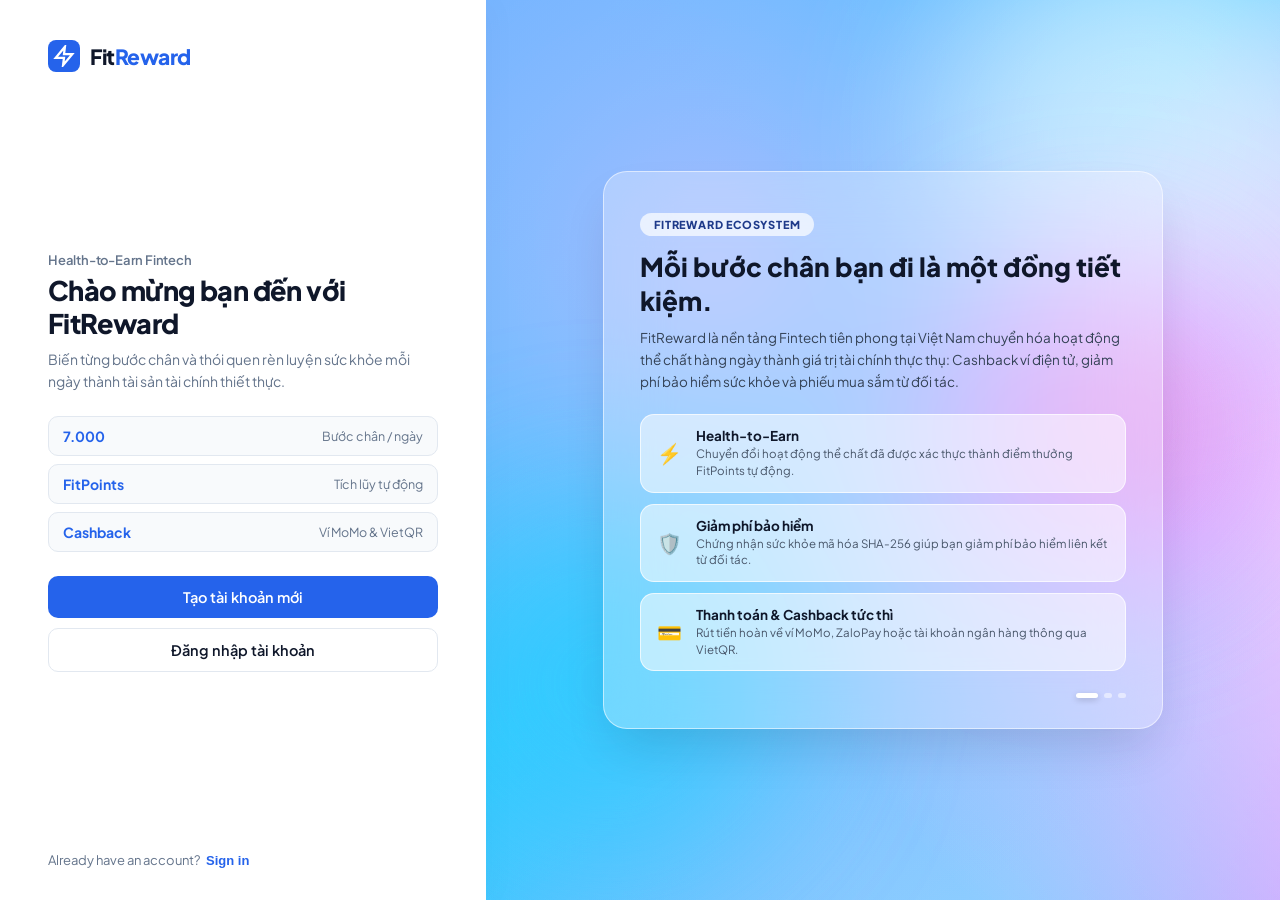
==== index.html @ bb9230ba "Initial commit" ====
<!DOCTYPE html>
<html lang="vi">
<head>
  <meta charset="UTF-8">
  <meta name="viewport" content="width=device-width, initial-scale=1.0">
  <title>FitReward - Health-to-Earn Fintech Platform</title>
  <link rel="preconnect" href="https://fonts.googleapis.com">
  <link rel="preconnect" href="https://fonts.gstatic.com" crossorigin>
  <link href="https://fonts.googleapis.com/css2?family=Plus+Jakarta+Sans:wght@400;500;600;700;800&display=swap" rel="stylesheet">
  <link rel="stylesheet" href="style.css">
</head>
<body>
  <!-- Toast Notification -->
  <div id="toast" class="toast hidden"></div>

  <!-- =========================================================================
       1. AUTH / ONBOARDING VIEW (SPLIT-SCREEN)
       Visible only when user is NOT logged in or onboarding
       ========================================================================= -->
  <div id="auth-app-view" class="split-layout">
    
    <!-- LEFT PANEL: Dynamic Forms -->
    <div class="panel-left">
      <div class="left-header">
        <div class="brand" onclick="navigateTo('welcome')">
          <div class="brand-icon-box">
            <svg viewBox="0 0 24 24" width="22" height="22" fill="none" stroke="currentColor" stroke-width="2.5">
              <polygon points="13 2 3 14 12 14 11 22 21 10 12 10 13 2"></polygon>
            </svg>
          </div>
          <span class="brand-title">Fit<span class="brand-accent">Reward</span></span>
        </div>
      </div>

      <div class="left-body">
        <!-- WELCOME SCREEN -->
        <div id="screen-welcome" class="auth-panel active">
          <span class="eyebrow">Health-to-Earn Fintech</span>
          <h1 class="main-heading">Chào mừng bạn đến với FitReward</h1>
          <p class="sub-heading">Biến từng bước chân và thói quen rèn luyện sức khỏe mỗi ngày thành tài sản tài chính thiết thực.</p>

          <div class="welcome-stats">
            <div class="stat-pill">
              <span class="stat-pill-num">7.000</span>
              <span class="stat-pill-label">Bước chân / ngày</span>
            </div>
            <div class="stat-pill">
              <span class="stat-pill-num">FitPoints</span>
              <span class="stat-pill-label">Tích lũy tự động</span>
            </div>
            <div class="stat-pill">
              <span class="stat-pill-num">Cashback</span>
              <span class="stat-pill-label">Ví MoMo & VietQR</span>
            </div>
          </div>

          <div class="action-stack">
            <button class="btn btn-primary btn-lg" onclick="navigateTo('register')">
              Tạo tài khoản mới
            </button>
            <button class="btn btn-outline btn-lg" onclick="navigateTo('login')">
              Đăng nhập tài khoản
            </button>
          </div>
        </div>

        <!-- REGISTER SCREEN -->
        <div id="screen-register" class="auth-panel">
          <span class="eyebrow">Bắt đầu hành trình sức khỏe</span>
          <h1 class="main-heading">Đăng ký FitReward</h1>

          <form id="register-form" novalidate onsubmit="handleRegister(event)">
            <div class="floating-group">
              <div class="floating-box">
                <label for="reg-name" class="floating-label">Họ và tên</label>
                <input type="text" id="reg-name" class="floating-input" placeholder="Nguyễn Văn A" autocomplete="name">
                <span class="input-suffix">
                  <svg viewBox="0 0 24 24" width="18" height="18" fill="none" stroke="currentColor" stroke-width="2">
                    <path d="M20 21v-2a4 4 0 0 0-4-4H8a4 4 0 0 0-4 4v2"></path>
                    <circle cx="12" cy="7" r="4"></circle>
                  </svg>
                </span>
              </div>
              <span class="error-text" id="reg-name-error"></span>
            </div>

            <div class="floating-group">
              <div class="floating-box">
                <label for="reg-email" class="floating-label">E-mail</label>
                <input type="email" id="reg-email" class="floating-input" placeholder="example@email.com" autocomplete="email">
                <span class="input-suffix">
                  <svg viewBox="0 0 24 24" width="18" height="18" fill="none" stroke="currentColor" stroke-width="2">
                    <path d="M4 4h16c1.1 0 2 .9 2 2v12c0 1.1-.9 2-2 2H4c-1.1 0-2-.9-2-2V6c0-1.1.9-2 2-2z"></path>
                    <polyline points="22,6 12,13 2,6"></polyline>
                  </svg>
                </span>
              </div>
              <span class="error-text" id="reg-email-error"></span>
            </div>

            <div class="floating-group">
              <div class="floating-box">
                <label for="reg-password" class="floating-label">Mật khẩu</label>
                <input type="password" id="reg-password" class="floating-input" placeholder="••••••••" autocomplete="new-password">
                <button type="button" class="eye-toggle-btn" tabindex="-1" onclick="togglePasswordVisibility('reg-password', this)">
                  <svg class="eye-svg" viewBox="0 0 24 24" fill="none" stroke="currentColor" stroke-width="2">
                    <path d="M1 12s4-8 11-8 11 8 11 8-4 8-11 8-11-8-11-8z"></path>
                    <circle cx="12" cy="12" r="3"></circle>
                  </svg>
                </button>
              </div>
              <span class="error-text" id="reg-password-error"></span>
            </div>

            <button type="submit" class="btn btn-primary btn-lg mt-2">Sign Up</button>
          </form>

          <div class="social-divider"><span>or sign up with</span></div>
          <div class="social-row">
            <button type="button" class="social-btn" onclick="showToast('Đăng nhập MXH sẽ ra mắt sau', 'info')">
              <svg viewBox="0 0 24 24" width="20" height="20" fill="#1877F2"><path d="M24 12.073c0-6.627-5.373-12-12-12s-12 5.373-12 12c0 5.99 4.388 10.954 10.125 11.854v-8.385H7.078v-3.47h3.047V9.43c0-3.007 1.792-4.669 4.533-4.669 1.312 0 2.686.235 2.686.235v2.953H15.83c-1.491 0-1.956.925-1.956 1.874v2.25h3.328l-.532 3.47h-2.796v8.385C19.612 23.027 24 18.062 24 12.073z"/></svg>
            </button>
            <button type="button" class="social-btn" onclick="showToast('Đăng nhập Google sẽ ra mắt sau', 'info')">
              <svg viewBox="0 0 24 24" width="20" height="20"><path fill="#4285F4" d="M23.745 12.27c0-.7-.06-1.4-.19-2.07H12v4.51h6.6c-.29 1.52-1.14 2.82-2.4 3.68v3.05h3.88c2.27-2.09 3.66-5.17 3.66-9.17z"/><path fill="#34A853" d="M12 24c3.24 0 5.95-1.08 7.93-2.91l-3.88-3.05c-1.08.72-2.45 1.16-4.05 1.16-3.12 0-5.77-2.1-6.72-4.93H1.25v3.15C3.26 21.36 7.33 24 12 24z"/><path fill="#FBBC05" d="M5.28 14.27c-.25-.72-.38-1.49-.38-2.27s.13-1.55.38-2.27V6.58H1.25C.45 8.18 0 9.99 0 12s.45 3.82 1.25 5.42l4.03-3.15z"/><path fill="#EA4335" d="M12 4.75c1.77 0 3.35.61 4.6 1.8l3.42-3.42C17.95 1.19 15.24 0 12 0 7.33 0 3.26 2.64 1.25 6.58l4.03 3.15c.95-2.83 3.6-4.98 6.72-4.98z"/></svg>
            </button>
            <button type="button" class="social-btn" onclick="showToast('Đăng nhập Apple sẽ ra mắt sau', 'info')">
              <svg viewBox="0 0 24 24" width="20" height="20" fill="#000000"><path d="M18.71 19.5c-.83 1.24-1.71 2.45-3.05 2.47-1.34.03-1.77-.79-3.29-.79-1.53 0-2 .77-3.27.82-1.31.05-2.3-1.32-3.14-2.53C4.25 17 2.94 12.45 4.7 9.39c.87-1.52 2.43-2.48 4.12-2.51 1.28-.02 2.5.87 3.29.87.78 0 2.26-1.07 3.81-.91.65.03 2.47.26 3.64 1.98-.09.06-2.17 1.28-2.15 3.81.03 3.02 2.65 4.03 2.68 4.04-.03.07-.42 1.44-1.38 2.83M15.97 6.37c.61-.75 1.04-1.8 1.01-2.87-.96.04-2.12.65-2.79 1.44-.57.66-.99 1.73-.93 2.77 1.08.08 2.15-.57 2.71-1.34z"/></svg>
            </button>
          </div>
        </div>

        <!-- LOGIN SCREEN -->
        <div id="screen-login" class="auth-panel">
          <span class="eyebrow">Chào mừng trở lại</span>
          <h1 class="main-heading">Đăng nhập FitReward</h1>

          <form id="login-form" novalidate onsubmit="handleLogin(event)">
            <div class="floating-group">
              <div class="floating-box">
                <label for="login-email" class="floating-label">E-mail</label>
                <input type="email" id="login-email" class="floating-input" placeholder="example@email.com" autocomplete="email">
                <span class="input-suffix">
                  <svg viewBox="0 0 24 24" width="18" height="18" fill="none" stroke="currentColor" stroke-width="2">
                    <path d="M4 4h16c1.1 0 2 .9 2 2v12c0 1.1-.9 2-2 2H4c-1.1 0-2-.9-2-2V6c0-1.1.9-2 2-2z"></path>
                    <polyline points="22,6 12,13 2,6"></polyline>
                  </svg>
                </span>
              </div>
              <span class="error-text" id="login-email-error"></span>
            </div>

            <div class="floating-group">
              <div class="floating-box">
                <label for="login-password" class="floating-label">Mật khẩu</label>
                <input type="password" id="login-password" class="floating-input" placeholder="••••••••" autocomplete="current-password">
                <button type="button" class="eye-toggle-btn" tabindex="-1" onclick="togglePasswordVisibility('login-password', this)">
                  <svg class="eye-svg" viewBox="0 0 24 24" fill="none" stroke="currentColor" stroke-width="2">
                    <path d="M1 12s4-8 11-8 11 8 11 8-4 8-11 8-11-8-11-8z"></path>
                    <circle cx="12" cy="12" r="3"></circle>
                  </svg>
                </button>
              </div>
              <span class="error-text" id="login-password-error"></span>
            </div>

            <button type="submit" class="btn btn-primary btn-lg mt-2">Sign In</button>
          </form>

          <div class="social-divider"><span>or sign in with</span></div>
          <div class="social-row">
            <button type="button" class="social-btn" onclick="showToast('Đăng nhập MXH sẽ ra mắt sau', 'info')">
              <svg viewBox="0 0 24 24" width="20" height="20" fill="#1877F2"><path d="M24 12.073c0-6.627-5.373-12-12-12s-12 5.373-12 12c0 5.99 4.388 10.954 10.125 11.854v-8.385H7.078v-3.47h3.047V9.43c0-3.007 1.792-4.669 4.533-4.669 1.312 0 2.686.235 2.686.235v2.953H15.83c-1.491 0-1.956.925-1.956 1.874v2.25h3.328l-.532 3.47h-2.796v8.385C19.612 23.027 24 18.062 24 12.073z"/></svg>
            </button>
            <button type="button" class="social-btn" onclick="showToast('Đăng nhập Google sẽ ra mắt sau', 'info')">
              <svg viewBox="0 0 24 24" width="20" height="20"><path fill="#4285F4" d="M23.745 12.27c0-.7-.06-1.4-.19-2.07H12v4.51h6.6c-.29 1.52-1.14 2.82-2.4 3.68v3.05h3.88c2.27-2.09 3.66-5.17 3.66-9.17z"/><path fill="#34A853" d="M12 24c3.24 0 5.95-1.08 7.93-2.91l-3.88-3.05c-1.08.72-2.45 1.16-4.05 1.16-3.12 0-5.77-2.1-6.72-4.93H1.25v3.15C3.26 21.36 7.33 24 12 24z"/><path fill="#FBBC05" d="M5.28 14.27c-.25-.72-.38-1.49-.38-2.27s.13-1.55.38-2.27V6.58H1.25C.45 8.18 0 9.99 0 12s.45 3.82 1.25 5.42l4.03-3.15z"/><path fill="#EA4335" d="M12 4.75c1.77 0 3.35.61 4.6 1.8l3.42-3.42C17.95 1.19 15.24 0 12 0 7.33 0 3.26 2.64 1.25 6.58l4.03 3.15c.95-2.83 3.6-4.98 6.72-4.98z"/></svg>
            </button>
            <button type="button" class="social-btn" onclick="showToast('Đăng nhập Apple sẽ ra mắt sau', 'info')">
              <svg viewBox="0 0 24 24" width="20" height="20" fill="#000000"><path d="M18.71 19.5c-.83 1.24-1.71 2.45-3.05 2.47-1.34.03-1.77-.79-3.29-.79-1.53 0-2 .77-3.27.82-1.31.05-2.3-1.32-3.14-2.53C4.25 17 2.94 12.45 4.7 9.39c.87-1.52 2.43-2.48 4.12-2.51 1.28-.02 2.5.87 3.29.87.78 0 2.26-1.07 3.81-.91.65.03 2.47.26 3.64 1.98-.09.06-2.17 1.28-2.15 3.81.03 3.02 2.65 4.03 2.68 4.04-.03.07-.42 1.44-1.38 2.83M15.97 6.37c.61-.75 1.04-1.8 1.01-2.87-.96.04-2.12.65-2.79 1.44-.57.66-.99 1.73-.93 2.77 1.08.08 2.15-.57 2.71-1.34z"/></svg>
            </button>
          </div>
        </div>

        <!-- ONBOARDING: CONNECT HEALTH DATA SCREEN -->
        <div id="screen-connect-health" class="auth-panel">
          <span class="eyebrow">Tích hợp thiết bị</span>
          <h1 class="main-heading">Kết nối dữ liệu sức khỏe</h1>
          <p class="sub-heading">Chọn thiết bị hoặc ứng dụng thể chất để hệ thống tự động ghi nhận hoạt động.</p>

          <div class="health-options">
            <div class="device-item" id="device-row-apple">
              <div class="d-icon apple-bg">
                <svg viewBox="0 0 24 24" width="18" height="18" fill="currentColor"><path d="M18.71 19.5c-.83 1.24-1.71 2.45-3.05 2.47-1.34.03-1.77-.79-3.29-.79-1.53 0-2 .77-3.27.82-1.31.05-2.3-1.32-3.14-2.53C4.25 17 2.94 12.45 4.7 9.39c.87-1.52 2.43-2.48 4.12-2.51 1.28-.02 2.5.87 3.29.87.78 0 2.26-1.07 3.81-.91.65.03 2.47.26 3.64 1.98-.09.06-2.17 1.28-2.15 3.81.03 3.02 2.65 4.03 2.68 4.04-.03.07-.42 1.44-1.38 2.83M15.97 6.37c.61-.75 1.04-1.8 1.01-2.87-.96.04-2.12.65-2.79 1.44-.57.66-.99 1.73-.93 2.77 1.08.08 2.15-.57 2.71-1.34z"/></svg>
              </div>
              <div class="d-text">
                <div class="d-title">Apple Health</div>
                <div class="d-meta" id="status-apple">Chưa kết nối</div>
              </div>
              <button class="btn-d-connect" id="btn-device-apple" onclick="handleToggleDevice('apple', 'Apple Health')">Connect</button>
            </div>

            <div class="device-item" id="device-row-google">
              <div class="d-icon google-bg">
                <svg viewBox="0 0 24 24" width="18" height="18" fill="currentColor"><path d="M12 2C6.48 2 2 6.48 2 12s4.48 10 10 10 10-4.48 10-10S17.52 2 12 2zm-1 14.5v-9l6 4.5-6 4.5z"/></svg>
              </div>
              <div class="d-text">
                <div class="d-title">Google Health Connect</div>
                <div class="d-meta" id="status-google">Chưa kết nối</div>
              </div>
              <button class="btn-d-connect" id="btn-device-google" onclick="handleToggleDevice('google', 'Google Health Connect')">Connect</button>
            </div>

            <div class="device-item" id="device-row-garmin">
              <div class="d-icon garmin-bg">
                <svg viewBox="0 0 24 24" width="18" height="18" fill="none" stroke="currentColor" stroke-width="2"><polygon points="12 2 2 22 22 22"></polygon></svg>
              </div>
              <div class="d-text">
                <div class="d-title">Garmin Connect</div>
                <div class="d-meta" id="status-garmin">Chưa kết nối</div>
              </div>
              <button class="btn-d-connect" id="btn-device-garmin" onclick="handleToggleDevice('garmin', 'Garmin Connect')">Connect</button>
            </div>

            <div class="device-item" id="device-row-other">
              <div class="d-icon other-bg">
                <svg viewBox="0 0 24 24" width="18" height="18" fill="none" stroke="currentColor" stroke-width="2"><rect x="6" y="2" width="12" height="20" rx="3"></rect><circle cx="12" cy="14" r="4"></circle></svg>
              </div>
              <div class="d-text">
                <div class="d-title">Thiết bị đeo khác</div>
                <div class="d-meta" id="status-other">Chưa kết nối</div>
              </div>
              <button class="btn-d-connect" id="btn-device-other" onclick="handleToggleDevice('other', 'Thiết bị khác')">Connect</button>
            </div>
          </div>

          <div class="privacy-note-clean">
            <svg viewBox="0 0 24 24" width="14" height="14" fill="none" stroke="currentColor" stroke-width="2"><rect x="3" y="11" width="18" height="11" rx="2" ry="2"></rect><path d="M7 11V7a5 5 0 0 1 10 0v4"></path></svg>
            <span>Dữ liệu sức khỏe được mã hóa AES-256 và chỉ truy cập khi có sự đồng ý của bạn.</span>
          </div>

          <button class="btn btn-primary btn-lg mt-2" onclick="navigateTo('dashboard')">
            Tiếp tục vào Dashboard
          </button>
        </div>
      </div>

      <!-- Left Bottom Fixed Footer -->
      <div class="left-footer" id="left-footer-links">
        <span id="footer-text">Have an account?</span>
        <button type="button" class="footer-link-btn" id="footer-action-btn" onclick="toggleAuthScreen()">Sign in</button>
      </div>
    </div>

    <!-- RIGHT PANEL: Fluid Marble Art (Only on Landing / Auth) -->
    <div class="panel-right">
      <div class="marble-canvas">
        <div class="marble-glow marble-glow-1"></div>
        <div class="marble-glow marble-glow-2"></div>
        <div class="marble-glow marble-glow-3"></div>
      </div>

      <div class="right-content">
        <div class="hero-badge">FITREWARD ECOSYSTEM</div>
        <h2 class="right-title">Mỗi bước chân bạn đi là một đồng tiết kiệm.</h2>
        <p class="right-desc">
          FitReward là nền tảng Fintech tiên phong tại Việt Nam chuyển hóa hoạt động thể chất hàng ngày 
          thành giá trị tài chính thực thụ: Cashback ví điện tử, giảm phí bảo hiểm sức khỏe và phiếu mua sắm từ đối tác.
        </p>

        <div class="value-cards">
          <div class="v-card">
            <div class="v-icon">⚡</div>
            <div class="v-body">
              <h4>Health-to-Earn</h4>
              <p>Chuyển đổi hoạt động thể chất đã được xác thực thành điểm thưởng FitPoints tự động.</p>
            </div>
          </div>
          <div class="v-card">
            <div class="v-icon">🛡️</div>
            <div class="v-body">
              <h4>Giảm phí bảo hiểm</h4>
              <p>Chứng nhận sức khỏe mã hóa SHA-256 giúp bạn giảm phí bảo hiểm liên kết từ đối tác.</p>
            </div>
          </div>
          <div class="v-card">
            <div class="v-icon">💳</div>
            <div class="v-body">
              <h4>Thanh toán & Cashback tức thì</h4>
              <p>Rút tiền hoàn về ví MoMo, ZaloPay hoặc tài khoản ngân hàng thông qua VietQR.</p>
            </div>
          </div>
        </div>

        <div class="slider-dots">
          <span class="dot-dash active"></span>
          <span class="dot-dash"></span>
          <span class="dot-dash"></span>
        </div>
      </div>
    </div>
  </div>


  <!-- =========================================================================
       2. AUTHENTICATED FINTECH DASHBOARD APPLICATION
       Full-width professional app shell (Visible when logged in)
       ========================================================================= -->
  <div id="app-dashboard-layout" class="app-shell hidden">
    
    <!-- 1. LEFT SIDEBAR (240px) -->
    <aside class="app-sidebar">
      <!-- Top Logo -->
      <div class="sidebar-brand" onclick="switchTab('dashboard')">
        <div class="brand-icon-box">
          <svg viewBox="0 0 24 24" width="20" height="20" fill="none" stroke="currentColor" stroke-width="2.5">
            <polygon points="13 2 3 14 12 14 11 22 21 10 12 10 13 2"></polygon>
          </svg>
        </div>
        <span class="brand-title">Fit<span class="brand-accent">Reward</span></span>
      </div>

      <!-- Navigation Links -->
      <nav class="sidebar-nav">
        <div class="nav-section-title">MAIN MENU</div>
        <button class="nav-item active" id="nav-dashboard" onclick="switchTab('dashboard')">
          <svg class="nav-icon" viewBox="0 0 24 24" fill="none" stroke="currentColor" stroke-width="2">
            <rect x="3" y="3" width="7" height="7"></rect>
            <rect x="14" y="3" width="7" height="7"></rect>
            <rect x="14" y="14" width="7" height="7"></rect>
            <rect x="3" y="14" width="7" height="7"></rect>
          </svg>
          <span>Dashboard</span>
        </button>

        <button class="nav-item" id="nav-activity" onclick="switchTab('activity')">
          <svg class="nav-icon" viewBox="0 0 24 24" fill="none" stroke="currentColor" stroke-width="2">
            <polyline points="22 12 18 12 15 21 9 3 6 12 2 12"></polyline>
          </svg>
          <span>Activity</span>
        </button>

        <button class="nav-item" id="nav-rewards" onclick="switchTab('rewards')">
          <svg class="nav-icon" viewBox="0 0 24 24" fill="none" stroke="currentColor" stroke-width="2">
            <circle cx="12" cy="8" r="7"></circle>
            <polyline points="8.21 13.89 7 23 12 20 17 23 15.79 13.88"></polyline>
          </svg>
          <span>Rewards</span>
          <span class="nav-badge" id="sidebar-rewards-badge">3</span>
        </button>

        <button class="nav-item" id="nav-challenges" onclick="switchTab('challenges')">
          <svg class="nav-icon" viewBox="0 0 24 24" fill="none" stroke="currentColor" stroke-width="2">
            <polygon points="12 2 15.09 8.26 22 9.27 17 14.14 18.18 21.02 12 17.77 5.82 21.02 7 14.14 2 9.27 8.91 8.26 12 2"></polygon>
          </svg>
          <span>Challenges</span>
        </button>

        <button class="nav-item" id="nav-family" onclick="switchTab('family')">
          <svg class="nav-icon" viewBox="0 0 24 24" fill="none" stroke="currentColor" stroke-width="2">
            <path d="M17 21v-2a4 4 0 0 0-4-4H5a4 4 0 0 0-4 4v2"></path>
            <circle cx="9" cy="7" r="4"></circle>
            <path d="M23 21v-2a4 4 0 0 0-3-3.87"></path>
            <path d="M16 3.13a4 4 0 0 1 0 7.75"></path>
          </svg>
          <span>Family</span>
        </button>

        <button class="nav-item" id="nav-history" onclick="switchTab('history')">
          <svg class="nav-icon" viewBox="0 0 24 24" fill="none" stroke="currentColor" stroke-width="2">
            <circle cx="12" cy="12" r="10"></circle>
            <polyline points="12 6 12 12 16 14"></polyline>
          </svg>
          <span>Reward History</span>
        </button>
      </nav>

      <!-- Bottom User / Utility Links -->
      <div class="sidebar-bottom">
        <button class="nav-item" id="nav-devices" onclick="switchTab('devices')">
          <svg class="nav-icon" viewBox="0 0 24 24" fill="none" stroke="currentColor" stroke-width="2">
            <rect x="5" y="2" width="14" height="20" rx="2" ry="2"></rect>
            <line x1="12" y1="18" x2="12.01" y2="18"></line>
          </svg>
          <span>Manage Devices</span>
        </button>

        <button class="nav-item" id="nav-profile" onclick="switchTab('profile')">
          <svg class="nav-icon" viewBox="0 0 24 24" fill="none" stroke="currentColor" stroke-width="2">
            <path d="M20 21v-2a4 4 0 0 0-4-4H8a4 4 0 0 0-4 4v2"></path>
            <circle cx="12" cy="7" r="4"></circle>
          </svg>
          <span>Profile</span>
        </button>

        <button class="nav-item" id="nav-settings" onclick="switchTab('settings')">
          <svg class="nav-icon" viewBox="0 0 24 24" fill="none" stroke="currentColor" stroke-width="2">
            <circle cx="12" cy="12" r="3"></circle>
            <path d="M19.4 15a1.65 1.65 0 0 0 .33 1.82l.06.06a2 2 0 0 1 0 2.83 2 2 0 0 1-2.83 0l-.06-.06a1.65 1.65 0 0 0-1.82-.33 1.65 1.65 0 0 0-1 1.51V21a2 2 0 0 1-2 2 2 2 0 0 1-2-2v-.09A1.65 1.65 0 0 0 9 19.4a1.65 1.65 0 0 0-1.82.33l-.06.06a2 2 0 0 1-2.83 0 2 2 0 0 1 0-2.83l.06-.06a1.65 1.65 0 0 0 .33-1.82 1.65 1.65 0 0 0-1.51-1H3a2 2 0 0 1-2-2 2 2 0 0 1 2-2h.09A1.65 1.65 0 0 0 4.6 9a1.65 1.65 0 0 0-.33-1.82l-.06-.06a2 2 0 0 1 0-2.83 2 2 0 0 1 2.83 0l.06.06a1.65 1.65 0 0 0 1.82.33H9a1.65 1.65 0 0 0 1-1.51V3a2 2 0 0 1 2-2 2 2 0 0 1 2 2v.09a1.65 1.65 0 0 0 1 1.51 1.65 1.65 0 0 0 1.82-.33l.06-.06a2 2 0 0 1 2.83 0 2 2 0 0 1 0 2.83l-.06.06a1.65 1.65 0 0 0-.33 1.82V9a1.65 1.65 0 0 0 1.51 1H21a2 2 0 0 1 2 2 2 2 0 0 1-2 2h-.09a1.65 1.65 0 0 0-1.51 1z"></path>
          </svg>
          <span>Settings</span>
        </button>

        <button class="nav-item nav-logout" onclick="handleLogout()">
          <svg class="nav-icon" viewBox="0 0 24 24" fill="none" stroke="currentColor" stroke-width="2">
            <path d="M9 21H5a2 2 0 0 1-2-2V5a2 2 0 0 1 2-2h4"></path>
            <polyline points="16 17 21 12 16 7"></polyline>
            <line x1="21" y1="12" x2="9" y2="12"></line>
          </svg>
          <span>Logout</span>
        </button>
      </div>
    </aside>

    <!-- 2. MAIN APPLICATION CONTENT AREA -->
    <div class="app-main">
      
      <!-- TOP HEADER BAR -->
      <header class="app-topbar">
        <div class="topbar-left">
          <h1 class="topbar-title" id="page-title">Dashboard</h1>
          <p class="topbar-subtitle">Track your activity and turn healthy habits into rewards.</p>
        </div>

        <div class="topbar-right">
          <!-- Notification Bell -->
          <button class="topbar-icon-btn" onclick="showToast('Bạn có 1 thông báo mới: Đã hoàn thành mục tiêu 7.000 bước!', 'info')" title="Notifications">
            <svg viewBox="0 0 24 24" width="20" height="20" fill="none" stroke="currentColor" stroke-width="2">
              <path d="M18 8A6 6 0 0 0 6 8c0 7-3 9-3 9h18s-3-2-3-9"></path>
              <path d="M13.73 21a2 2 0 0 1-3.46 0"></path>
            </svg>
            <span class="notification-indicator"></span>
          </button>

          <!-- User Avatar & Identity -->
          <div class="topbar-user" onclick="switchTab('profile')">
            <div class="user-avatar" id="topbar-avatar">TC</div>
            <div class="user-details">
              <span class="user-name" id="topbar-user-name">Tim Cook</span>
              <span class="user-tier">FitReward Plus</span>
            </div>
          </div>
        </div>
      </header>

      <!-- SCROLLABLE DASHBOARD CONTENT BODY -->
      <main class="dashboard-body" id="dashboard-tab-content">
        
        <!-- ROW 1: 4 COMPACT SUMMARY METRIC CARDS -->
        <section class="summary-cards-grid">
          <!-- Card 1: FitPoints -->
          <div class="summary-card">
            <div class="sc-header">
              <span class="sc-label">FitPoints</span>
              <span class="sc-icon blue-tint">💎</span>
            </div>
            <div class="sc-value text-blue" id="kpi-fitpoints">850 <span class="sc-unit">PTS</span></div>
            <div class="sc-footer positive">
              <svg viewBox="0 0 24 24" width="13" height="13" fill="none" stroke="currentColor" stroke-width="2.5"><polyline points="18 15 12 9 6 15"></polyline></svg>
              <span>+150 this week</span>
            </div>
          </div>

          <!-- Card 2: Today's Steps -->
          <div class="summary-card">
            <div class="sc-header">
              <span class="sc-label">Today's Steps</span>
              <span class="sc-icon green-tint">👣</span>
            </div>
            <div class="sc-value" id="kpi-steps">7,240 <span class="sc-goal">/ 7,000</span></div>
            <div class="sc-footer goal-met">
              <svg viewBox="0 0 24 24" width="13" height="13" fill="none" stroke="currentColor" stroke-width="2.5"><polyline points="20 6 9 17 4 12"></polyline></svg>
              <span>Goal completed</span>
            </div>
          </div>

          <!-- Card 3: Active Minutes -->
          <div class="summary-card">
            <div class="sc-header">
              <span class="sc-label">Active Minutes</span>
              <span class="sc-icon amber-tint">⏱️</span>
            </div>
            <div class="sc-value" id="kpi-active-min">42 <span class="sc-unit">min</span></div>
            <div class="sc-footer positive">
              <svg viewBox="0 0 24 24" width="13" height="13" fill="none" stroke="currentColor" stroke-width="2.5"><polyline points="18 15 12 9 6 15"></polyline></svg>
              <span>+12% vs last week</span>
            </div>
          </div>

          <!-- Card 4: Current Streak -->
          <div class="summary-card">
            <div class="sc-header">
              <span class="sc-label">Current Streak</span>
              <span class="sc-icon red-tint">🔥</span>
            </div>
            <div class="sc-value" id="kpi-streak">🔥 6 <span class="sc-unit">days</span></div>
            <div class="sc-footer streak-active">
              <span>Keep it going!</span>
            </div>
          </div>
        </section>

        <!-- ROW 2: ACTIVITY OVERVIEW & TODAY'S CHALLENGE -->
        <section class="dashboard-grid-two-col">
          <!-- ACTIVITY OVERVIEW (Chart Card) -->
          <div class="card activity-chart-card">
            <div class="card-header-clean">
              <div>
                <h3 class="card-title">Activity Overview</h3>
                <p class="card-desc">Weekly step trends & daily physical targets</p>
              </div>
              <button class="btn-subtle" onclick="switchTab('activity')">View Activity →</button>
            </div>

            <!-- Bar Chart Visualization -->
            <div class="chart-container">
              <div class="chart-bars-wrap" id="chart-bars">
                <!-- Bars with custom step tooltips on hover -->
                <div class="bar-col">
                  <div class="bar-fill" style="height: 65%;">
                    <div class="bar-tooltip">6,100 bước</div>
                  </div>
                  <span class="bar-day">Mon</span>
                </div>
                <div class="bar-col">
                  <div class="bar-fill" style="height: 80%;">
                    <div class="bar-tooltip">7,400 bước</div>
                  </div>
                  <span class="bar-day">Tue</span>
                </div>
                <div class="bar-col">
                  <div class="bar-fill" style="height: 72%;">
                    <div class="bar-tooltip">6,800 bước</div>
                  </div>
                  <span class="bar-day">Wed</span>
                </div>
                <div class="bar-col">
                  <div class="bar-fill" style="height: 90%;">
                    <div class="bar-tooltip">8,200 bước</div>
                  </div>
                  <span class="bar-day">Thu</span>
                </div>
                <div class="bar-col">
                  <div class="bar-fill" style="height: 75%;">
                    <div class="bar-tooltip">7,100 bước</div>
                  </div>
                  <span class="bar-day">Fri</span>
                </div>
                <div class="bar-col">
                  <div class="bar-fill" style="height: 85%;">
                    <div class="bar-tooltip">7,900 bước</div>
                  </div>
                  <span class="bar-day">Sat</span>
                </div>
                <div class="bar-col today">
                  <div class="bar-fill highlight" style="height: 78%;">
                    <div class="bar-tooltip">7,240 bước</div>
                  </div>
                  <span class="bar-day">Sun</span>
                </div>
              </div>
            </div>

            <div class="chart-footer-meta">
              <div class="chart-metric-callout">
                <strong id="chart-today-steps">7,240 steps today</strong>
                <span id="chart-daily-goal">Goal: 7,000 steps</span>
              </div>
              <div class="chart-legend">
                <span class="legend-badge goal-line">Goal Line: 7,000</span>
                <span class="legend-badge completed-badge">✓ Reached</span>
              </div>
            </div>
          </div>

          <!-- RIGHT COLUMN: TODAY'S CHALLENGE & QUICK ACTIONS -->
          <div class="challenge-column">
            <!-- TODAY'S CHALLENGE CARD -->
            <div class="card challenge-card">
              <div class="card-header-clean">
                <div class="card-badge-pill green">ACTIVE TODAY</div>
                <span class="status-badge-pill success">✓ Completed</span>
              </div>

              <h3 class="challenge-title">Walk 7,000 steps</h3>
              <p class="challenge-subtitle">Complete your daily step milestone to earn FitPoints.</p>

              <!-- Progress bar -->
              <div class="challenge-progress-box">
                <div class="progress-labels">
                  <span id="today-challenge-val">7,240 / 7,000 steps</span>
                  <span class="progress-pct" id="today-challenge-pct">100%</span>
                </div>
                <div class="progress-track">
                  <div class="progress-bar-fill" style="width: 100%;"></div>
                </div>
              </div>

              <div class="challenge-reward-row">
                <div class="reward-tag">
                  <span>Reward:</span>
                  <strong class="text-blue">+100 FitPoints</strong>
                </div>
                <button class="btn btn-sm btn-outline-success" onclick="claimDailyReward()">Claimed</button>
              </div>

              <!-- Recommended Challenge Section -->
              <div class="recommended-box">
                <div class="rec-header">
                  <span class="rec-label">Recommended Challenge</span>
                  <span class="rec-points">+300 PTS</span>
                </div>
                <div class="rec-body">
                  <strong>7-Day Walking Challenge</strong>
                  <span class="rec-meta">5 / 7 days completed</span>
                </div>
                <button class="btn btn-sm btn-primary w-100 mt-2" onclick="switchTab('challenges')">
                  Continue Challenge
                </button>
              </div>
            </div>
          </div>
        </section>

        <!-- ROW 3: FITPOINTS ACTIVITY & AVAILABLE REWARDS -->
        <section class="dashboard-grid-two-col">
          <!-- LEFT: FITPOINTS ACTIVITY (Recent Transactions) -->
          <div class="card">
            <div class="card-header-clean">
              <div>
                <h3 class="card-title">FitPoints Activity</h3>
                <p class="card-desc">Recent verified healthy habit earnings</p>
              </div>
              <button class="btn-subtle" onclick="switchTab('history')">View all →</button>
            </div>

            <div class="transactions-list" id="transactions-list-container">
              <!-- Item 1 -->
              <div class="tx-row">
                <div class="tx-icon-box bg-blue">
                  <svg viewBox="0 0 24 24" width="16" height="16" fill="none" stroke="currentColor" stroke-width="2.5"><polyline points="20 6 9 17 4 12"></polyline></svg>
                </div>
                <div class="tx-info">
                  <div class="tx-title">Walking — 7,000 steps</div>
                  <div class="tx-time">Today, 18:30 • Verified Sensor</div>
                </div>
                <div class="tx-points positive">+100</div>
              </div>

              <!-- Item 2 -->
              <div class="tx-row">
                <div class="tx-icon-box bg-purple">
                  <svg viewBox="0 0 24 24" width="16" height="16" fill="none" stroke="currentColor" stroke-width="2.5"><polygon points="12 2 15.09 8.26 22 9.27 17 14.14 18.18 21.02 12 17.77 5.82 21.02 7 14.14 2 9.27 8.91 8.26 12 2"></polygon></svg>
                </div>
                <div class="tx-info">
                  <div class="tx-title">Workout — 30 minutes</div>
                  <div class="tx-time">Yesterday, 07:15 • Heart Rate Log</div>
                </div>
                <div class="tx-points positive">+50</div>
              </div>

              <!-- Item 3 -->
              <div class="tx-row">
                <div class="tx-icon-box bg-amber">
                  <svg viewBox="0 0 24 24" width="16" height="16" fill="none" stroke="currentColor" stroke-width="2.5"><circle cx="12" cy="8" r="7"></circle><polyline points="8.21 13.89 7 23 12 20 17 23 15.79 13.88"></polyline></svg>
                </div>
                <div class="tx-info">
                  <div class="tx-title">Weekly Challenge</div>
                  <div class="tx-time">3 days ago • Milestone Streak</div>
                </div>
                <div class="tx-points positive">+300</div>
              </div>
            </div>
          </div>

          <!-- RIGHT: AVAILABLE REWARDS -->
          <div class="card">
            <div class="card-header-clean">
              <div>
                <h3 class="card-title">Available Rewards</h3>
                <p class="card-desc">Redeem your points for cash & vouchers</p>
              </div>
              <button class="btn-subtle" onclick="switchTab('rewards')">Catalog →</button>
            </div>

            <div class="reward-cards-column">
              <!-- Reward 1: Cashback -->
              <div class="reward-item-row">
                <div class="reward-icon-box bg-green-soft">₫</div>
                <div class="reward-meta">
                  <div class="reward-name">₫20,000 Cashback</div>
                  <div class="reward-cost">500 FitPoints • Ví MoMo / VietQR</div>
                </div>
                <button class="btn-reward-action" onclick="handleRedeemReward('cashback', 500, '₫20,000 Cashback MoMo')">Redeem</button>
              </div>

              <!-- Reward 2: Gym Voucher -->
              <div class="reward-item-row">
                <div class="reward-icon-box bg-blue-soft">🏋️</div>
                <div class="reward-meta">
                  <div class="reward-name">Gym Voucher 1 Ngày</div>
                  <div class="reward-cost">300 FitPoints • California / CityGym</div>
                </div>
                <button class="btn-reward-action" onclick="handleRedeemReward('gym', 300, 'Gym Voucher 1 Ngày')">Redeem</button>
              </div>

              <!-- Reward 3: Insurance Benefit -->
              <div class="reward-item-row">
                <div class="reward-icon-box bg-purple-soft">🛡️</div>
                <div class="reward-meta">
                  <div class="reward-name">Giảm 10% Phí Bảo Hiểm</div>
                  <div class="reward-cost">1,000 FitPoints • Bảo Việt / Prudential</div>
                </div>
                <button class="btn-reward-action btn-outline-action" onclick="handleRedeemReward('insurance', 1000, 'Ưu Đãi Bảo Hiểm')">View</button>
              </div>
            </div>
          </div>
        </section>

        <!-- ROW 4: QUICK ACTIONS & HEALTH DATA CONNECTION STATUS -->
        <section class="dashboard-grid-two-col">
          <!-- QUICK ACTIONS -->
          <div class="card">
            <div class="card-header-clean">
              <h3 class="card-title">Quick Actions</h3>
            </div>
            <div class="quick-actions-grid">
              <button class="qa-btn" onclick="switchTab('activity')">
                <div class="qa-icon">📊</div>
                <span>View Activity</span>
              </button>
              <button class="qa-btn" onclick="switchTab('rewards')">
                <div class="qa-icon">🎁</div>
                <span>Redeem Rewards</span>
              </button>
              <button class="qa-btn" onclick="switchTab('challenges')">
                <div class="qa-icon">🏆</div>
                <span>Join Challenge</span>
              </button>
              <button class="qa-btn" onclick="switchTab('devices')">
                <div class="qa-icon">⌚</div>
                <span>Connect Device</span>
              </button>
            </div>
          </div>

          <!-- HEALTH DATA CONNECTION CARD -->
          <div class="card">
            <div class="card-header-clean">
              <div>
                <h3 class="card-title">Health Data</h3>
                <p class="card-desc">Active wearable & health ecosystem sync</p>
              </div>
              <button class="btn-subtle" onclick="switchTab('devices')">Manage Devices →</button>
            </div>

            <div class="health-sync-list">
              <div class="sync-status-item">
                <div class="sync-name">
                  <span class="device-dot-icon apple-dot"></span>
                  <span>Apple Health</span>
                </div>
                <span class="sync-badge" id="dash-device-apple">✓ Connected</span>
              </div>

              <div class="sync-status-item">
                <div class="sync-name">
                  <span class="device-dot-icon google-dot"></span>
                  <span>Google Health Connect</span>
                </div>
                <span class="sync-badge" id="dash-device-google">✓ Connected</span>
              </div>

              <div class="sync-status-item">
                <div class="sync-name">
                  <span class="device-dot-icon garmin-dot"></span>
                  <span>Garmin</span>
                </div>
                <span class="sync-badge" id="dash-device-garmin">✓ Connected</span>
              </div>
            </div>

            <div class="manage-devices-row">
              <button class="btn btn-outline btn-sm w-100" onclick="switchTab('devices')">
                Manage Devices
              </button>
            </div>
          </div>
        </section>

      </main>

      <!-- SUB-PAGES / SCREENS (ACTIVITY, REWARDS, CHALLENGES, DEVICES, PROFILE) -->
      <section class="subpage-view hidden" id="subpage-container">
        <!-- Will be populated dynamically by switchTab -->
      </section>

    </div>

    <!-- MOBILE BOTTOM NAVIGATION (Only visible on small screens) -->
    <nav class="mobile-bottom-nav">
      <button class="m-nav-item active" onclick="switchTab('dashboard')">
        <svg viewBox="0 0 24 24" width="20" height="20" fill="none" stroke="currentColor" stroke-width="2"><rect x="3" y="3" width="7" height="7"></rect><rect x="14" y="3" width="7" height="7"></rect><rect x="14" y="14" width="7" height="7"></rect><rect x="3" y="14" width="7" height="7"></rect></svg>
        <span>Dashboard</span>
      </button>
      <button class="m-nav-item" onclick="switchTab('activity')">
        <svg viewBox="0 0 24 24" width="20" height="20" fill="none" stroke="currentColor" stroke-width="2"><polyline points="22 12 18 12 15 21 9 3 6 12 2 12"></polyline></svg>
        <span>Activity</span>
      </button>
      <button class="m-nav-item" onclick="switchTab('rewards')">
        <svg viewBox="0 0 24 24" width="20" height="20" fill="none" stroke="currentColor" stroke-width="2"><circle cx="12" cy="8" r="7"></circle><polyline points="8.21 13.89 7 23 12 20 17 23 15.79 13.88"></polyline></svg>
        <span>Rewards</span>
      </button>
      <button class="m-nav-item" onclick="switchTab('challenges')">
        <svg viewBox="0 0 24 24" width="20" height="20" fill="none" stroke="currentColor" stroke-width="2"><polygon points="12 2 15.09 8.26 22 9.27 17 14.14 18.18 21.02 12 17.77 5.82 21.02 7 14.14 2 9.27 8.91 8.26 12 2"></polygon></svg>
        <span>Challenges</span>
      </button>
      <button class="m-nav-item" onclick="switchTab('profile')">
        <svg viewBox="0 0 24 24" width="20" height="20" fill="none" stroke="currentColor" stroke-width="2"><path d="M20 21v-2a4 4 0 0 0-4-4H8a4 4 0 0 0-4 4v2"></path><circle cx="12" cy="7" r="4"></circle></svg>
        <span>Profile</span>
      </button>
    </nav>

  </div>

  <script src="app.js"></script>
</body>
</html>
---- style.css ----
/* ==========================================================================
   FITREWARD - COMPREHENSIVE DESIGN SYSTEM & FINTECH STYLES
   - Clean, light dashboard & split-screen auth
   - Fixed sidebar (240px)
   - Professional compact fintech metrics
   ========================================================================== */

:root {
  --color-primary: #2563eb;          /* Vibrant Royal Blue */
  --color-primary-hover: #1d4ed8;
  --color-primary-light: #eff6ff;
  --color-primary-border: #bfdbfe;
  
  --color-accent-purple: #7c3aed;
  --color-accent-purple-light: #f5f3ff;
  
  --color-success: #10b981;
  --color-success-light: #ecfdf5;
  --color-success-border: #a7f3d0;
  
  --color-amber: #f59e0b;
  --color-amber-light: #fffbeb;
  
  --color-danger: #ef4444;
  --color-danger-light: #fef2f2;
  
  --color-bg-page: #f8fafc;          /* Light gray background */
  --color-bg-card: #ffffff;          /* Pure white card */
  --color-sidebar: #ffffff;
  
  --color-text-main: #0f172a;        /* Slate 900 */
  --color-text-secondary: #475569;   /* Slate 600 */
  --color-text-muted: #64748b;       /* Slate 500 */
  --color-text-dim: #94a3b8;         /* Slate 400 */
  
  --color-border: #e2e8f0;           /* Slate 200 */
  --color-border-card: #e5e7eb;
  
  --radius-sm: 6px;
  --radius-md: 10px;
  --radius-lg: 14px;
  --radius-xl: 16px;
  
  --shadow-sm: 0 1px 2px 0 rgba(0, 0, 0, 0.05);
  --shadow-card: 0 1px 3px 0 rgba(0, 0, 0, 0.05), 0 1px 2px -1px rgba(0, 0, 0, 0.05);
  --shadow-hover: 0 4px 6px -1px rgba(0, 0, 0, 0.08), 0 2px 4px -2px rgba(0, 0, 0, 0.04);
}

/* Base reset */
*, *::before, *::after {
  box-sizing: border-box;
  margin: 0;
  padding: 0;
}

html, body {
  width: 100vw;
  height: 100vh;
  font-family: 'Plus Jakarta Sans', -apple-system, BlinkMacSystemFont, sans-serif;
  background-color: var(--color-bg-page);
  color: var(--color-text-main);
  -webkit-font-smoothing: antialiased;
}

.hidden {
  display: none !important;
}

/* ==========================================================================
   PART A: SPLIT LAYOUT (AUTH & ONBOARDING ONLY)
   ========================================================================== */
.split-layout {
  display: flex;
  width: 100vw;
  height: 100vh;
  overflow: hidden;
}

.panel-left {
  flex: 0 0 38%;
  max-width: 38%;
  height: 100vh;
  background-color: #ffffff;
  display: flex;
  flex-direction: column;
  justify-content: space-between;
  padding: 40px 48px 32px;
  position: relative;
  z-index: 10;
  box-shadow: 10px 0 30px rgba(0, 0, 0, 0.02);
}

.left-header {
  display: flex;
  align-items: center;
  justify-content: space-between;
}

.brand {
  display: inline-flex;
  align-items: center;
  gap: 10px;
  cursor: pointer;
  user-select: none;
}

.brand-icon-box {
  width: 32px;
  height: 32px;
  background: var(--color-primary);
  border-radius: 8px;
  display: flex;
  align-items: center;
  justify-content: center;
  color: #fff;
}

.brand-title {
  font-size: 21px;
  font-weight: 800;
  letter-spacing: -0.5px;
  color: #0f172a;
}

.brand-accent {
  color: var(--color-primary);
}

.left-body {
  width: 100%;
  max-width: 390px;
  margin: auto 0;
}

.auth-panel {
  display: none;
  animation: fadeIn 0.25s ease-out forwards;
}

.auth-panel.active {
  display: block;
}

@keyframes fadeIn {
  from { opacity: 0; transform: translateY(6px); }
  to { opacity: 1; transform: translateY(0); }
}

.eyebrow {
  display: block;
  font-size: 13px;
  font-weight: 600;
  color: var(--color-text-muted);
  margin-bottom: 6px;
  letter-spacing: -0.2px;
}

.main-heading {
  font-size: 27px;
  font-weight: 800;
  letter-spacing: -0.6px;
  color: #0f172a;
  line-height: 1.25;
  margin-bottom: 24px;
}

.sub-heading {
  font-size: 14px;
  color: var(--color-text-muted);
  line-height: 1.55;
  margin-top: -16px;
  margin-bottom: 24px;
}

/* Floating Label Inputs */
.floating-group {
  margin-bottom: 14px;
}

.floating-box {
  position: relative;
  display: flex;
  align-items: center;
  border: 1.5px solid var(--color-border);
  border-radius: var(--radius-md);
  background: #ffffff;
  padding: 10px 14px 6px;
  transition: all 0.2s ease;
}

.floating-box:focus-within {
  border-color: var(--color-primary);
  box-shadow: 0 0 0 3px rgba(37, 99, 235, 0.12);
}

.floating-box.error {
  border-color: var(--color-danger);
  box-shadow: 0 0 0 3px rgba(239, 68, 68, 0.12);
}

.floating-label {
  position: absolute;
  top: -9px;
  left: 12px;
  font-size: 11.5px;
  font-weight: 600;
  background-color: #ffffff;
  padding: 0 5px;
  color: var(--color-text-muted);
  pointer-events: none;
  border-radius: 2px;
}

.floating-box:focus-within .floating-label {
  color: var(--color-primary);
}

.floating-input {
  width: 100%;
  border: none;
  background: transparent;
  outline: none;
  font-family: inherit;
  font-size: 14px;
  font-weight: 500;
  color: var(--color-text-main);
  padding: 4px 0 2px;
}

.input-suffix {
  color: #94a3b8;
  display: flex;
  align-items: center;
  margin-left: 8px;
}

.eye-toggle-btn {
  background: none;
  border: none;
  color: #94a3b8;
  cursor: pointer;
  padding: 4px;
  display: flex;
  align-items: center;
}

.eye-svg {
  width: 18px;
  height: 18px;
}

.error-text {
  display: block;
  font-size: 11.5px;
  color: var(--color-danger);
  margin-top: 4px;
  min-height: 16px;
  font-weight: 500;
}

/* Button variants */
.btn {
  font-family: inherit;
  font-size: 14px;
  font-weight: 600;
  padding: 10px 16px;
  border-radius: var(--radius-md);
  border: none;
  cursor: pointer;
  display: inline-flex;
  align-items: center;
  justify-content: center;
  transition: all 0.2s ease;
  user-select: none;
}

.btn-lg {
  padding: 12px 18px;
  font-size: 14.5px;
}

.btn-sm {
  padding: 6px 12px;
  font-size: 12.5px;
}

.btn-primary {
  background: var(--color-primary);
  color: #ffffff;
}

.btn-primary:hover {
  background: var(--color-primary-hover);
  box-shadow: 0 4px 12px rgba(37, 99, 235, 0.25);
}

.btn-outline {
  background: transparent;
  color: var(--color-text-main);
  border: 1px solid var(--color-border);
}

.btn-outline:hover {
  background: #f8fafc;
  border-color: #cbd5e1;
}

.btn-outline-success {
  background: var(--color-success-light);
  color: #065f46;
  border: 1px solid var(--color-success-border);
}

.btn-subtle {
  background: none;
  border: none;
  color: var(--color-primary);
  font-size: 13px;
  font-weight: 600;
  cursor: pointer;
  padding: 4px 6px;
  border-radius: var(--radius-sm);
  transition: background 0.15s ease;
}

.btn-subtle:hover {
  background: var(--color-primary-light);
}

.social-divider {
  display: flex;
  align-items: center;
  text-align: center;
  margin: 20px 0 14px;
  color: #94a3b8;
  font-size: 12px;
}

.social-divider::before,
.social-divider::after {
  content: '';
  flex: 1;
  border-bottom: 1px solid #e2e8f0;
}

.social-divider span {
  padding: 0 12px;
}

.social-row {
  display: flex;
  gap: 12px;
}

.social-btn {
  flex: 1;
  height: 42px;
  display: flex;
  align-items: center;
  justify-content: center;
  background: #ffffff;
  border: 1.5px solid var(--color-border);
  border-radius: var(--radius-md);
  cursor: pointer;
  transition: all 0.15s ease;
}

.social-btn:hover {
  background: #f8fafc;
  border-color: #cbd5e1;
}

.welcome-stats {
  display: flex;
  flex-direction: column;
  gap: 8px;
  margin-bottom: 24px;
}

.stat-pill {
  display: flex;
  justify-content: space-between;
  align-items: center;
  background: #f8fafc;
  border: 1px solid var(--color-border);
  border-radius: var(--radius-md);
  padding: 10px 14px;
}

.stat-pill-num {
  font-weight: 700;
  font-size: 14px;
  color: var(--color-primary);
}

.stat-pill-label {
  font-size: 12.5px;
  color: var(--color-text-muted);
}

.action-stack {
  display: flex;
  flex-direction: column;
  gap: 10px;
}

.left-footer {
  font-size: 13px;
  color: var(--color-text-muted);
}

.footer-link-btn {
  background: none;
  border: none;
  color: var(--color-primary);
  font-weight: 700;
  font-size: 13px;
  cursor: pointer;
  margin-left: 4px;
}

.footer-link-btn:hover {
  text-decoration: underline;
}

/* Right Marble Art Panel */
.panel-right {
  flex: 0 0 62%;
  max-width: 62%;
  height: 100vh;
  position: relative;
  overflow: hidden;
  display: flex;
  align-items: center;
  justify-content: center;
  padding: 48px;
}

.marble-canvas {
  position: absolute;
  inset: -20px;
  background: 
    radial-gradient(circle at 20% 20%, #a5b4fc 0%, transparent 45%),
    radial-gradient(circle at 80% 30%, #fbcfe8 0%, transparent 50%),
    radial-gradient(circle at 40% 70%, #93c5fd 0%, transparent 55%),
    radial-gradient(circle at 85% 85%, #f472b6 0%, transparent 40%),
    linear-gradient(135deg, #60a5fa 0%, #38bdf8 30%, #c084fc 70%, #f472b6 100%);
  filter: contrast(115%) saturate(120%);
  z-index: 1;
  background-size: 150% 150%;
  animation: liquidShift 16s ease-in-out infinite alternate;
}

@keyframes liquidShift {
  0% { background-position: 0% 0%; }
  50% { background-position: 100% 100%; }
  100% { background-position: 50% 0%; }
}

.marble-glow {
  position: absolute;
  border-radius: 50%;
  filter: blur(80px);
  pointer-events: none;
  animation: glowFloat 10s ease-in-out infinite alternate;
}

.marble-glow-1 {
  width: 420px;
  height: 420px;
  background: rgba(255, 255, 255, 0.45);
  top: -50px;
  right: -50px;
  animation-duration: 9s;
}

.marble-glow-2 {
  width: 380px;
  height: 380px;
  background: rgba(56, 189, 248, 0.55);
  bottom: 5%;
  left: -50px;
  animation-duration: 12s;
}

.marble-glow-3 {
  width: 320px;
  height: 320px;
  background: rgba(244, 114, 182, 0.45);
  top: 30%;
  right: 5%;
  animation-duration: 14s;
}

@keyframes glowFloat {
  0% { transform: translate(0, 0) scale(1); }
  50% { transform: translate(25px, -20px) scale(1.08); }
  100% { transform: translate(-20px, 25px) scale(0.95); }
}

.right-content {
  position: relative;
  z-index: 2;
  width: 100%;
  max-width: 560px;
  background: rgba(255, 255, 255, 0.28);
  backdrop-filter: blur(32px);
  -webkit-backdrop-filter: blur(32px);
  border: 1px solid rgba(255, 255, 255, 0.55);
  border-radius: 24px;
  padding: 40px 36px 30px;
  box-shadow: 0 25px 50px -12px rgba(15, 23, 42, 0.15);
  color: #0f172a;
  animation: bannerFloat 6s ease-in-out infinite alternate;
}

@keyframes bannerFloat {
  0% { transform: translateY(0px); }
  100% { transform: translateY(-8px); }
}

.hero-badge {
  display: inline-block;
  font-size: 11px;
  font-weight: 800;
  letter-spacing: 0.8px;
  color: #1e3a8a;
  background: rgba(255, 255, 255, 0.7);
  padding: 5px 14px;
  border-radius: 20px;
  margin-bottom: 14px;
}

.right-title {
  font-size: 26px;
  font-weight: 800;
  line-height: 1.3;
  color: #0f172a;
  margin-bottom: 10px;
}

.right-desc {
  font-size: 13.5px;
  line-height: 1.6;
  color: #334155;
  margin-bottom: 22px;
}

.value-cards {
  display: flex;
  flex-direction: column;
  gap: 11px;
  margin-bottom: 22px;
}

.v-card {
  display: flex;
  align-items: center;
  gap: 14px;
  background: rgba(255, 255, 255, 0.52);
  border: 1px solid rgba(255, 255, 255, 0.7);
  border-radius: 14px;
  padding: 12px 16px;
  transition: all 0.25s ease;
}

.v-card:hover {
  background: rgba(255, 255, 255, 0.75);
  transform: translateX(4px);
}

.v-icon {
  font-size: 20px;
}

.v-body h4 {
  font-size: 13.5px;
  font-weight: 700;
  color: #0f172a;
  margin-bottom: 2px;
}

.v-body p {
  font-size: 11.5px;
  color: #475569;
  line-height: 1.45;
}

.slider-dots {
  display: flex;
  align-items: center;
  gap: 6px;
  justify-content: flex-end;
}

.dot-dash {
  width: 8px;
  height: 5px;
  border-radius: 4px;
  background: rgba(255, 255, 255, 0.5);
  transition: all 0.3s ease;
  cursor: pointer;
}

.dot-dash.active {
  width: 22px;
  background: #ffffff;
  box-shadow: 0 2px 6px rgba(0, 0, 0, 0.18);
}

/* Connect Health Device Items */
.health-options {
  display: flex;
  flex-direction: column;
  gap: 8px;
  margin-bottom: 14px;
}

.device-item {
  display: flex;
  align-items: center;
  gap: 12px;
  background: #ffffff;
  border: 1.5px solid var(--color-border);
  border-radius: var(--radius-md);
  padding: 10px 12px;
  transition: all 0.2s ease;
}

.device-item.connected {
  border-color: var(--color-success);
  background: var(--color-success-light);
}

.d-icon {
  width: 32px;
  height: 32px;
  border-radius: 8px;
  display: flex;
  align-items: center;
  justify-content: center;
}

.apple-bg { background: #0f172a; color: #fff; }
.google-bg { background: #e0f2fe; color: #0284c7; }
.garmin-bg { background: #dbeafe; color: #2563eb; }
.other-bg { background: #f3e8ff; color: #9333ea; }

.d-text { flex: 1; }
.d-title { font-size: 13px; font-weight: 700; color: #0f172a; }
.d-meta { font-size: 11px; color: var(--color-text-dim); }
.device-item.connected .d-meta { color: var(--color-success); font-weight: 600; }

.btn-d-connect {
  background: #f8fafc;
  border: 1px solid var(--color-border);
  border-radius: 6px;
  padding: 5px 12px;
  font-size: 12px;
  font-weight: 600;
  font-family: inherit;
  cursor: pointer;
}

.device-item.connected .btn-d-connect {
  background: #dcfce7;
  color: #15803d;
  border-color: #86efac;
}

.privacy-note-clean {
  display: flex;
  align-items: center;
  gap: 8px;
  font-size: 11px;
  color: var(--color-text-muted);
  line-height: 1.4;
  margin-bottom: 14px;
}

.privacy-note-clean svg {
  color: var(--color-primary);
  flex-shrink: 0;
}


/* ==========================================================================
   PART B: AUTHENTICATED FINTECH DASHBOARD APPLICATION (APP SHELL)
   ========================================================================== */
.app-shell {
  display: flex;
  width: 100vw;
  height: 100vh;
  overflow: hidden;
  background-color: var(--color-bg-page);
}

/* 1. LEFT SIDEBAR (240px FIXED) */
.app-sidebar {
  width: 240px;
  height: 100vh;
  background-color: var(--color-sidebar);
  border-right: 1px solid var(--color-border);
  display: flex;
  flex-direction: column;
  padding: 24px 16px 20px;
  flex-shrink: 0;
  z-index: 20;
}

.sidebar-brand {
  display: flex;
  align-items: center;
  gap: 10px;
  padding: 0 8px 24px;
  cursor: pointer;
  border-bottom: 1px solid var(--color-border);
  margin-bottom: 20px;
}

.sidebar-nav {
  display: flex;
  flex-direction: column;
  gap: 4px;
  flex: 1;
}

.nav-section-title {
  font-size: 11px;
  font-weight: 700;
  letter-spacing: 0.6px;
  color: var(--color-text-dim);
  padding: 8px 12px 4px;
}

.nav-item {
  display: flex;
  align-items: center;
  gap: 12px;
  padding: 10px 12px;
  border-radius: var(--radius-md);
  background: transparent;
  border: none;
  font-family: inherit;
  font-size: 13.5px;
  font-weight: 600;
  color: var(--color-text-secondary);
  cursor: pointer;
  transition: all 0.15s ease;
  text-align: left;
  width: 100%;
}

.nav-item:hover {
  background-color: #f1f5f9;
  color: var(--color-text-main);
}

.nav-item.active {
  background-color: var(--color-primary-light);
  color: var(--color-primary);
  font-weight: 700;
}

.nav-icon {
  width: 18px;
  height: 18px;
  flex-shrink: 0;
}

.nav-badge {
  margin-left: auto;
  background-color: var(--color-primary);
  color: #fff;
  font-size: 11px;
  font-weight: 700;
  padding: 2px 7px;
  border-radius: 10px;
}

.sidebar-bottom {
  display: flex;
  flex-direction: column;
  gap: 4px;
  padding-top: 14px;
  border-top: 1px solid var(--color-border);
}

.nav-logout {
  color: var(--color-danger);
}

.nav-logout:hover {
  background-color: var(--color-danger-light);
  color: var(--color-danger);
}

/* 2. MAIN APP CONTENT CONTAINER */
.app-main {
  flex: 1;
  height: 100vh;
  display: flex;
  flex-direction: column;
  overflow: hidden;
  background-color: var(--color-bg-page);
}

/* TOP HEADER BAR */
.app-topbar {
  height: 72px;
  background-color: #ffffff;
  border-bottom: 1px solid var(--color-border);
  display: flex;
  align-items: center;
  justify-content: space-between;
  padding: 0 32px;
  flex-shrink: 0;
  z-index: 10;
}

.topbar-title {
  font-size: 20px;
  font-weight: 800;
  letter-spacing: -0.4px;
  color: var(--color-text-main);
}

.topbar-subtitle {
  font-size: 12.5px;
  color: var(--color-text-muted);
  margin-top: 2px;
}

.topbar-right {
  display: flex;
  align-items: center;
  gap: 16px;
}

.topbar-icon-btn {
  width: 40px;
  height: 40px;
  border-radius: 50%;
  border: 1px solid var(--color-border);
  background: #ffffff;
  display: flex;
  align-items: center;
  justify-content: center;
  color: var(--color-text-secondary);
  cursor: pointer;
  position: relative;
  transition: all 0.15s ease;
}

.topbar-icon-btn:hover {
  background: #f8fafc;
  color: var(--color-text-main);
}

.notification-indicator {
  position: absolute;
  top: 9px;
  right: 10px;
  width: 7px;
  height: 7px;
  background: var(--color-primary);
  border-radius: 50%;
  border: 1.5px solid #fff;
}

.topbar-user {
  display: flex;
  align-items: center;
  gap: 10px;
  padding: 4px 10px 4px 6px;
  border-radius: 24px;
  border: 1px solid var(--color-border);
  cursor: pointer;
  transition: all 0.15s ease;
}

.topbar-user:hover {
  background: #f8fafc;
}

.user-avatar {
  width: 32px;
  height: 32px;
  border-radius: 50%;
  background: linear-gradient(135deg, #2563eb, #7c3aed);
  color: #fff;
  font-size: 13px;
  font-weight: 700;
  display: flex;
  align-items: center;
  justify-content: center;
}

.user-details {
  display: flex;
  flex-direction: column;
}

.user-name {
  font-size: 13px;
  font-weight: 700;
  color: var(--color-text-main);
  line-height: 1.2;
}

.user-tier {
  font-size: 11px;
  color: var(--color-primary);
  font-weight: 600;
}

/* SCROLLABLE DASHBOARD BODY */
.dashboard-body {
  flex: 1;
  overflow-y: auto;
  padding: 28px 32px 40px;
  display: flex;
  flex-direction: column;
  gap: 24px;
}

/* ROW 1: 4 COMPACT SUMMARY CARDS */
.summary-cards-grid {
  display: grid;
  grid-template-columns: repeat(4, 1fr);
  gap: 16px;
}

.summary-card {
  background: #ffffff;
  border: 1px solid var(--color-border-card);
  border-radius: var(--radius-xl);
  padding: 16px 18px;
  box-shadow: var(--shadow-card);
  transition: transform 0.2s ease, box-shadow 0.2s ease;
}

.summary-card:hover {
  transform: translateY(-2px);
  box-shadow: var(--shadow-hover);
}

.sc-header {
  display: flex;
  justify-content: space-between;
  align-items: center;
  margin-bottom: 8px;
}

.sc-label {
  font-size: 12.5px;
  font-weight: 600;
  color: var(--color-text-muted);
}

.sc-icon {
  width: 28px;
  height: 28px;
  border-radius: 8px;
  display: flex;
  align-items: center;
  justify-content: center;
  font-size: 14px;
}

.blue-tint { background: var(--color-primary-light); }
.green-tint { background: var(--color-success-light); }
.amber-tint { background: var(--color-amber-light); }
.red-tint { background: #fef2f2; }

.sc-value {
  font-size: 22px;
  font-weight: 800;
  color: var(--color-text-main);
  letter-spacing: -0.4px;
  margin-bottom: 6px;
}

.text-blue { color: var(--color-primary); }

.sc-unit {
  font-size: 13px;
  font-weight: 600;
  color: var(--color-text-muted);
}

.sc-goal {
  font-size: 13px;
  font-weight: 600;
  color: var(--color-text-dim);
}

.sc-footer {
  display: flex;
  align-items: center;
  gap: 4px;
  font-size: 12px;
  font-weight: 600;
}

.sc-footer.positive { color: var(--color-primary); }
.sc-footer.goal-met { color: var(--color-success); }
.sc-footer.streak-active { color: #f97316; }

/* 2-COLUMN DASHBOARD SECTIONS */
.dashboard-grid-two-col {
  display: grid;
  grid-template-columns: 1.35fr 1fr;
  gap: 20px;
}

/* GENERIC CARD STYLING */
.card {
  background: #ffffff;
  border: 1px solid var(--color-border-card);
  border-radius: var(--radius-xl);
  padding: 20px 22px;
  box-shadow: var(--shadow-card);
}

.card-header-clean {
  display: flex;
  justify-content: space-between;
  align-items: flex-start;
  margin-bottom: 16px;
}

.card-title {
  font-size: 16px;
  font-weight: 800;
  color: var(--color-text-main);
  letter-spacing: -0.2px;
}

.card-desc {
  font-size: 12px;
  color: var(--color-text-muted);
  margin-top: 2px;
}

.card-badge-pill {
  font-size: 11px;
  font-weight: 700;
  padding: 3px 10px;
  border-radius: 12px;
  letter-spacing: 0.5px;
}

.card-badge-pill.green {
  background: var(--color-success-light);
  color: #065f46;
}

.status-badge-pill.success {
  font-size: 11.5px;
  font-weight: 700;
  color: var(--color-success);
}

/* ACTIVITY CHART COMPONENT */
.chart-container {
  padding: 10px 0 16px;
}

.chart-bars-wrap {
  display: flex;
  align-items: flex-end;
  justify-content: space-between;
  height: 140px;
  padding-bottom: 24px;
  border-bottom: 1px dashed var(--color-border);
  position: relative;
}

.bar-col {
  flex: 1;
  display: flex;
  flex-direction: column;
  align-items: center;
  height: 100%;
  justify-content: flex-end;
  position: relative;
}

.bar-fill {
  width: 24px;
  background-color: #cbd5e1;
  border-radius: 6px 6px 2px 2px;
  transition: all 0.25s cubic-bezier(0.16, 1, 0.3, 1);
  cursor: pointer;
  position: relative;
}

.bar-fill:hover {
  background-color: #94a3b8;
  transform: scaleY(1.04);
}

.bar-fill.highlight {
  background: linear-gradient(180deg, #2563eb 0%, #3b82f6 100%);
  box-shadow: 0 4px 12px rgba(37, 99, 235, 0.3);
}

.bar-fill.highlight:hover {
  background: linear-gradient(180deg, #1d4ed8 0%, #2563eb 100%);
}

/* Tooltip on hover */
.bar-tooltip {
  position: absolute;
  top: -34px;
  left: 50%;
  transform: translateX(-50%) translateY(4px);
  background: #0f172a;
  color: #ffffff;
  font-size: 11px;
  font-weight: 700;
  padding: 4px 8px;
  border-radius: 6px;
  white-space: nowrap;
  pointer-events: none;
  opacity: 0;
  visibility: hidden;
  transition: all 0.2s cubic-bezier(0.16, 1, 0.3, 1);
  box-shadow: 0 4px 10px rgba(0, 0, 0, 0.2);
  z-index: 30;
}

.bar-tooltip::after {
  content: '';
  position: absolute;
  bottom: -4px;
  left: 50%;
  transform: translateX(-50%);
  border-width: 4px 4px 0;
  border-style: solid;
  border-color: #0f172a transparent transparent transparent;
}

.bar-fill:hover .bar-tooltip,
.bar-col:hover .bar-tooltip {
  opacity: 1;
  visibility: visible;
  transform: translateX(-50%) translateY(0);
}

.bar-day {
  position: absolute;
  bottom: -22px;
  font-size: 11.5px;
  font-weight: 600;
  color: var(--color-text-muted);
}

.bar-col.today .bar-day {
  color: var(--color-primary);
  font-weight: 800;
}

.chart-footer-meta {
  display: flex;
  justify-content: space-between;
  align-items: center;
  padding-top: 14px;
}

.chart-metric-callout strong {
  display: block;
  font-size: 15px;
  font-weight: 800;
  color: var(--color-text-main);
}

.chart-metric-callout span {
  font-size: 12px;
  color: var(--color-text-muted);
}

.chart-legend {
  display: flex;
  gap: 10px;
}

.legend-badge {
  font-size: 11.5px;
  font-weight: 600;
  padding: 4px 10px;
  border-radius: 6px;
}

.goal-line {
  background: #f1f5f9;
  color: var(--color-text-secondary);
}

.completed-badge {
  background: var(--color-success-light);
  color: #065f46;
}

/* TODAY'S CHALLENGE COMPACT CARD */
.challenge-column {
  display: flex;
  flex-direction: column;
}

.challenge-title {
  font-size: 17px;
  font-weight: 800;
  color: var(--color-text-main);
  margin-bottom: 4px;
}

.challenge-subtitle {
  font-size: 12.5px;
  color: var(--color-text-muted);
  margin-bottom: 14px;
}

.challenge-progress-box {
  margin-bottom: 14px;
}

.progress-labels {
  display: flex;
  justify-content: space-between;
  font-size: 12.5px;
  font-weight: 700;
  margin-bottom: 6px;
}

.progress-pct {
  color: var(--color-success);
}

.progress-track {
  height: 8px;
  background: #e2e8f0;
  border-radius: 10px;
  overflow: hidden;
}

.progress-bar-fill {
  height: 100%;
  background: linear-gradient(90deg, #10b981, #059669);
  border-radius: 10px;
}

.challenge-reward-row {
  display: flex;
  justify-content: space-between;
  align-items: center;
  padding: 10px 12px;
  background: #f8fafc;
  border-radius: var(--radius-md);
  margin-bottom: 14px;
}

.reward-tag {
  display: flex;
  align-items: center;
  gap: 6px;
  font-size: 12.5px;
}

.recommended-box {
  background: var(--color-primary-light);
  border: 1px solid var(--color-primary-border);
  border-radius: var(--radius-md);
  padding: 12px;
}

.rec-header {
  display: flex;
  justify-content: space-between;
  margin-bottom: 4px;
}

.rec-label {
  font-size: 11px;
  font-weight: 700;
  color: var(--color-primary);
  text-transform: uppercase;
}

.rec-points {
  font-size: 11.5px;
  font-weight: 800;
  color: var(--color-primary);
}

.rec-body strong {
  display: block;
  font-size: 13.5px;
  color: var(--color-text-main);
}

.rec-meta {
  font-size: 11.5px;
  color: var(--color-text-muted);
}

.w-100 { width: 100%; }

/* TRANSACTIONS LIST */
.transactions-list {
  display: flex;
  flex-direction: column;
  gap: 12px;
}

.tx-row {
  display: flex;
  align-items: center;
  gap: 12px;
  padding: 8px 0;
  border-bottom: 1px solid #f1f5f9;
}

.tx-row:last-child {
  border-bottom: none;
}

.tx-icon-box {
  width: 34px;
  height: 34px;
  border-radius: 10px;
  display: flex;
  align-items: center;
  justify-content: center;
  color: #fff;
  flex-shrink: 0;
}

.bg-blue { background: #2563eb; }
.bg-purple { background: #7c3aed; }
.bg-amber { background: #f59e0b; }

.tx-info {
  flex: 1;
}

.tx-title {
  font-size: 13.5px;
  font-weight: 700;
  color: var(--color-text-main);
}

.tx-time {
  font-size: 11.5px;
  color: var(--color-text-dim);
  margin-top: 1px;
}

.tx-points {
  font-size: 14px;
  font-weight: 800;
}

.tx-points.positive {
  color: var(--color-primary);
}

/* REWARD CARDS COLUMN */
.reward-cards-column {
  display: flex;
  flex-direction: column;
  gap: 10px;
}

.reward-item-row {
  display: flex;
  align-items: center;
  gap: 12px;
  padding: 10px 12px;
  background: #f8fafc;
  border: 1px solid var(--color-border);
  border-radius: var(--radius-md);
  transition: all 0.2s ease;
}

.reward-item-row:hover {
  background: #ffffff;
  border-color: #cbd5e1;
  box-shadow: var(--shadow-sm);
}

.reward-icon-box {
  width: 36px;
  height: 36px;
  border-radius: 10px;
  display: flex;
  align-items: center;
  justify-content: center;
  font-size: 16px;
  font-weight: 800;
  flex-shrink: 0;
}

.bg-green-soft { background: var(--color-success-light); color: var(--color-success); }
.bg-blue-soft { background: var(--color-primary-light); color: var(--color-primary); }
.bg-purple-soft { background: var(--color-accent-purple-light); color: var(--color-accent-purple); }

.reward-meta {
  flex: 1;
}

.reward-name {
  font-size: 13.5px;
  font-weight: 700;
  color: var(--color-text-main);
}

.reward-cost {
  font-size: 11.5px;
  color: var(--color-text-muted);
  margin-top: 1px;
}

.btn-reward-action {
  background: var(--color-primary);
  color: #fff;
  border: none;
  padding: 6px 14px;
  border-radius: 6px;
  font-family: inherit;
  font-size: 12px;
  font-weight: 700;
  cursor: pointer;
  transition: all 0.15s ease;
}

.btn-reward-action:hover {
  background: var(--color-primary-hover);
}

.btn-outline-action {
  background: transparent;
  color: var(--color-text-main);
  border: 1px solid var(--color-border);
}

.btn-outline-action:hover {
  background: #f1f5f9;
}

/* QUICK ACTIONS GRID */
.quick-actions-grid {
  display: grid;
  grid-template-columns: repeat(4, 1fr);
  gap: 12px;
}

.qa-btn {
  display: flex;
  flex-direction: column;
  align-items: center;
  gap: 8px;
  padding: 14px 10px;
  background: #f8fafc;
  border: 1px solid var(--color-border);
  border-radius: var(--radius-md);
  cursor: pointer;
  font-family: inherit;
  transition: all 0.2s ease;
}

.qa-btn:hover {
  background: var(--color-primary-light);
  border-color: var(--color-primary-border);
  transform: translateY(-2px);
}

.qa-icon {
  font-size: 20px;
}

.qa-btn span {
  font-size: 12px;
  font-weight: 700;
  color: var(--color-text-main);
  text-align: center;
}

/* HEALTH DATA COMPACT SYNC CARD */
.health-sync-list {
  display: flex;
  flex-direction: column;
  gap: 10px;
  margin-bottom: 14px;
}

.sync-status-item {
  display: flex;
  justify-content: space-between;
  align-items: center;
  padding: 8px 12px;
  background: #f8fafc;
  border-radius: var(--radius-md);
}

.sync-name {
  display: flex;
  align-items: center;
  gap: 8px;
  font-size: 13px;
  font-weight: 600;
  color: var(--color-text-main);
}

.device-dot-icon {
  width: 8px;
  height: 8px;
  border-radius: 50%;
}

.apple-dot { background: #0f172a; }
.google-dot { background: #0284c7; }
.garmin-dot { background: #2563eb; }

.sync-badge {
  font-size: 11.5px;
  font-weight: 700;
  color: var(--color-success);
}

.sync-badge.pending {
  color: var(--color-text-dim);
}

/* SUBPAGE VIEW (Activity, Rewards, etc.) */
.subpage-view {
  flex: 1;
  overflow-y: auto;
  padding: 28px 32px 40px;
}

.subpage-card {
  background: #fff;
  border: 1px solid var(--color-border-card);
  border-radius: var(--radius-xl);
  padding: 24px;
}

.subpage-header {
  display: flex;
  justify-content: space-between;
  align-items: center;
  margin-bottom: 20px;
  padding-bottom: 16px;
  border-bottom: 1px solid var(--color-border);
}

/* TOAST NOTIFICATION */
.toast {
  position: fixed;
  top: 24px;
  left: 50%;
  transform: translateX(-50%);
  padding: 10px 20px;
  border-radius: 20px;
  font-size: 13px;
  font-weight: 600;
  z-index: 99999;
  transition: all 0.25s cubic-bezier(0.16, 1, 0.3, 1);
  box-shadow: 0 10px 25px rgba(0, 0, 0, 0.15);
}

.toast.hidden {
  opacity: 0;
  transform: translate(-50%, -15px);
  pointer-events: none;
}

.toast.success { background: #10b981; color: #ffffff; }
.toast.error { background: #ef4444; color: #ffffff; }
.toast.info { background: #2563eb; color: #ffffff; }

/* MOBILE BOTTOM NAV (HIDDEN ON DESKTOP) */
.mobile-bottom-nav {
  display: none;
}

/* ==========================================================================
   PART C: RESPONSIVE DESIGN (TABLET & MOBILE)
   ========================================================================== */
@media (max-width: 1024px) {
  .app-sidebar {
    width: 200px;
  }
  .summary-cards-grid {
    grid-template-columns: repeat(2, 1fr);
  }
  .dashboard-grid-two-col {
    grid-template-columns: 1fr;
  }
  .quick-actions-grid {
    grid-template-columns: repeat(2, 1fr);
  }
}

@media (max-width: 768px) {
  /* Authentication view collapses */
  .split-layout {
    flex-direction: column;
  }
  .panel-left {
    flex: 1 1 100%;
    max-width: 100%;
    padding: 24px 20px;
  }
  .panel-right {
    display: none; /* Hide fluid artwork on mobile */
  }

  /* Authenticated Dashboard view on mobile */
  .app-sidebar {
    display: none; /* Replaced by bottom nav */
  }
  .app-topbar {
    padding: 0 16px;
    height: 64px;
  }
  .topbar-subtitle {
    display: none;
  }
  .dashboard-body {
    padding: 16px 16px 80px; /* Space for bottom nav */
    gap: 16px;
  }
  .summary-cards-grid {
    grid-template-columns: 1fr 1fr;
    gap: 10px;
  }
  .mobile-bottom-nav {
    display: flex;
    position: fixed;
    bottom: 0;
    left: 0;
    right: 0;
    height: 60px;
    background: #ffffff;
    border-top: 1px solid var(--color-border);
    justify-content: space-around;
    align-items: center;
    z-index: 999;
  }
  .m-nav-item {
    background: none;
    border: none;
    display: flex;
    flex-direction: column;
    align-items: center;
    gap: 3px;
    color: var(--color-text-muted);
    font-size: 10.5px;
    font-weight: 600;
    font-family: inherit;
    cursor: pointer;
  }
  .m-nav-item.active {
    color: var(--color-primary);
  }
}
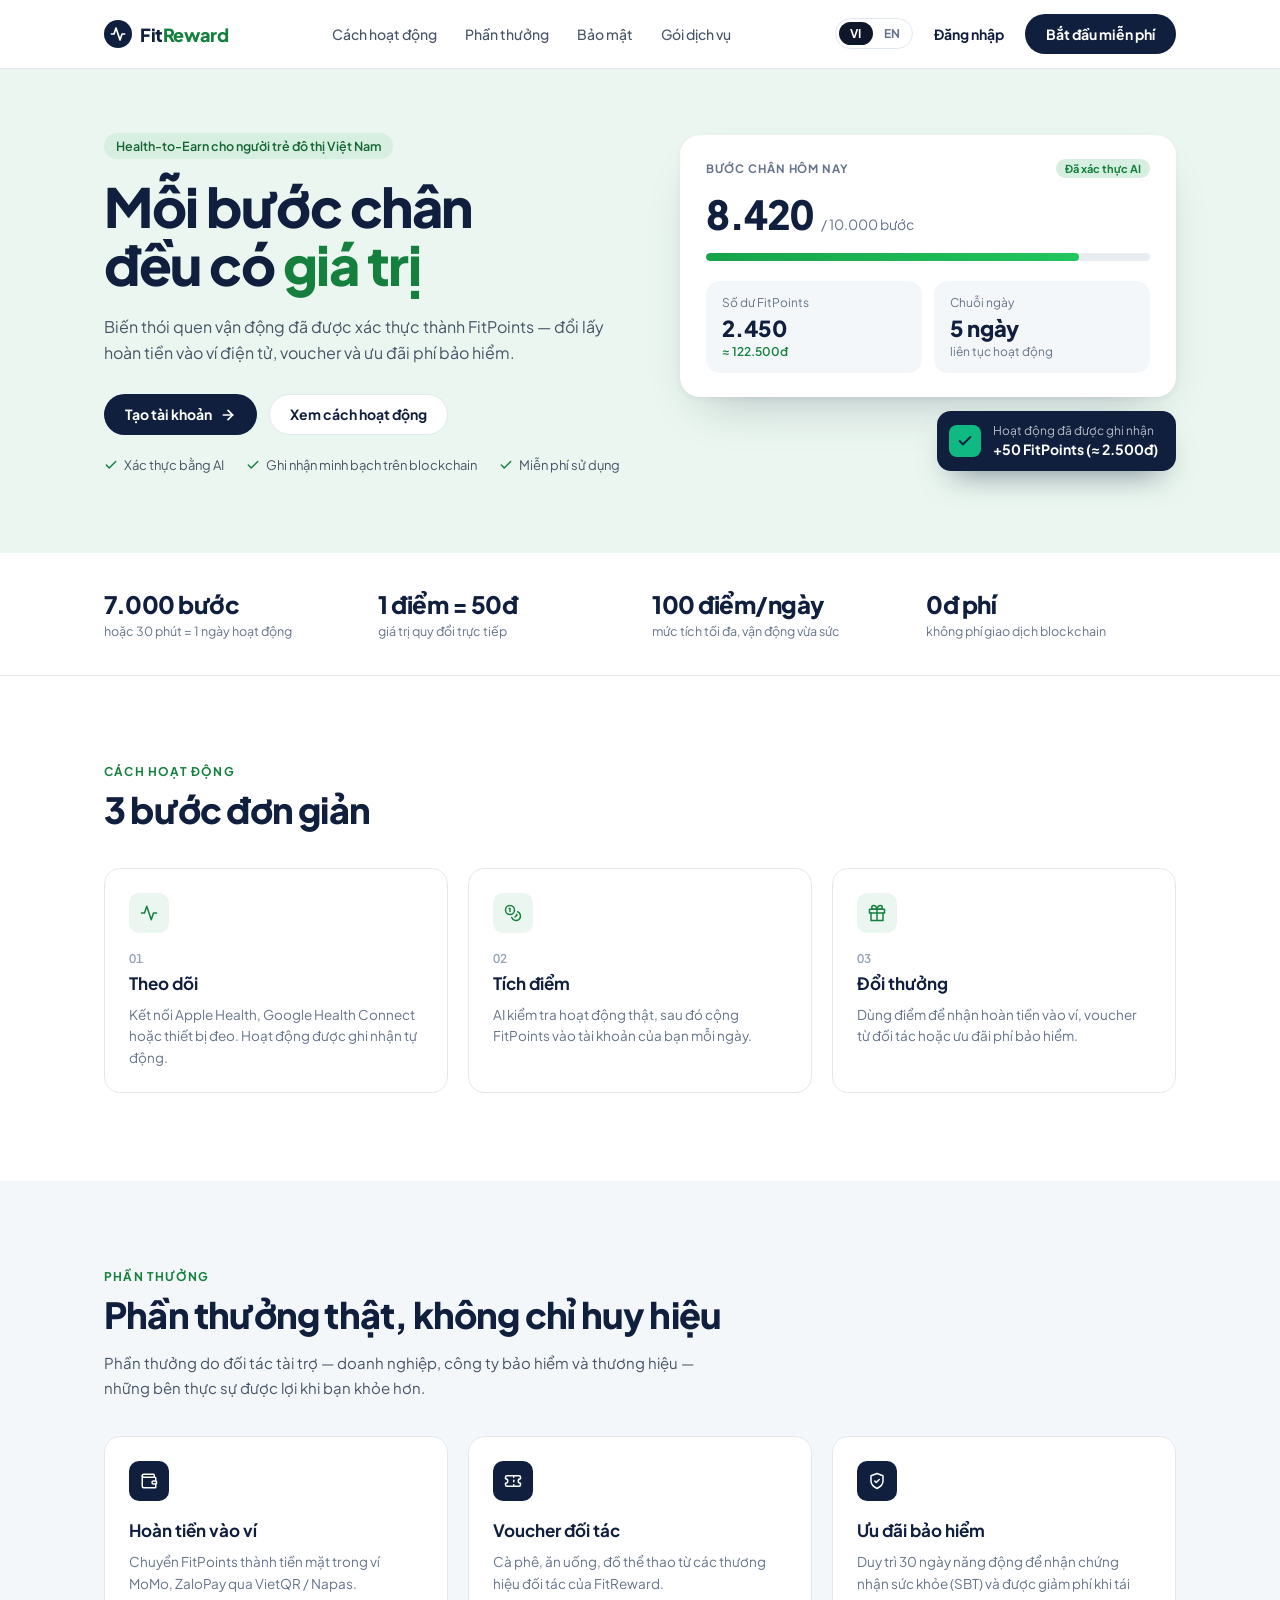
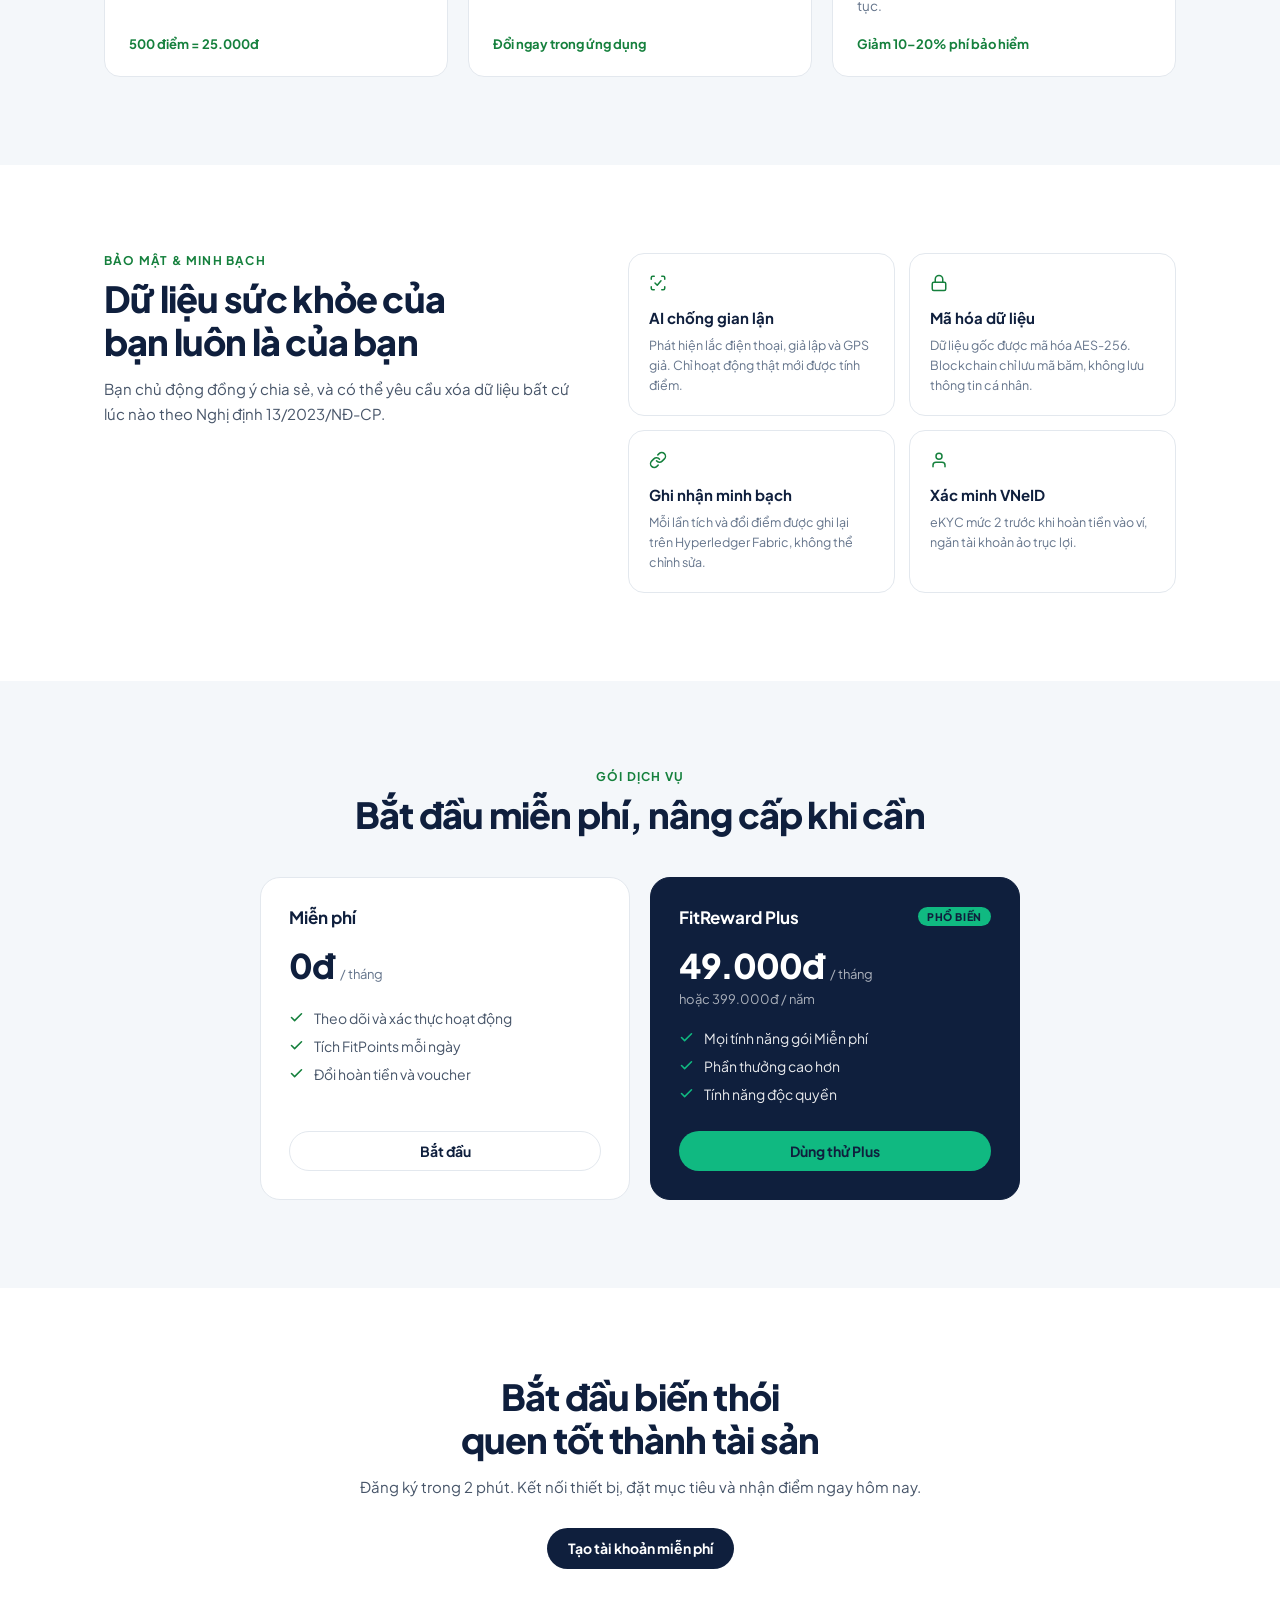
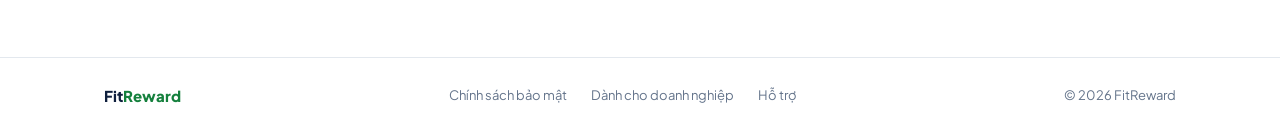
==== commit 563d681b: "Add landing page and Vietnamese/English language support - New public landing page (hero, key number" ====
--- a/index.html
+++ b/index.html
@@ -3,7 +3,7 @@
 <head>
   <meta charset="UTF-8">
   <meta name="viewport" content="width=device-width, initial-scale=1.0">
-  <title>FitReward - Health-to-Earn Fintech Platform</title>
+  <title>FitReward - Nền tảng Health-to-Earn</title>
   <link rel="preconnect" href="https://fonts.googleapis.com">
   <link rel="preconnect" href="https://fonts.gstatic.com" crossorigin>
   <link href="https://fonts.googleapis.com/css2?family=Plus+Jakarta+Sans:wght@400;500;600;700;800&display=swap" rel="stylesheet">
@@ -14,15 +14,324 @@
   <div id="toast" class="toast hidden"></div>
 
   <!-- =========================================================================
+       0. PUBLIC LANDING PAGE
+       Visible when user is NOT logged in
+       ========================================================================= -->
+  <div id="landing-view" class="landing">
+
+    <header class="lp-header">
+      <div class="lp-container lp-nav">
+        <a href="#" class="lp-logo" onclick="window.scrollTo({ top: 0 }); return false;">
+          <span class="lp-logo-mark">
+            <svg viewBox="0 0 24 24" width="16" height="16" fill="none" stroke="currentColor" stroke-width="2.5" stroke-linecap="round" stroke-linejoin="round"><polyline points="22 12 18 12 15 21 9 3 6 12 2 12"></polyline></svg>
+          </span>
+          <span>Fit<span class="lp-logo-accent">Reward</span></span>
+        </a>
+
+        <nav class="lp-links">
+          <a href="#how" data-i18n="lp.nav.how">Cách hoạt động</a>
+          <a href="#rewards" data-i18n="lp.nav.rewards">Phần thưởng</a>
+          <a href="#security" data-i18n="lp.nav.security">Bảo mật</a>
+          <a href="#pricing" data-i18n="lp.nav.pricing">Gói dịch vụ</a>
+        </nav>
+
+        <div class="lp-actions">
+          <div class="lang-switch" role="group" data-i18n-aria-label="lang.label" aria-label="Ngôn ngữ">
+            <button type="button" class="lang-btn" data-lang="vi" onclick="setLanguage('vi')">VI</button>
+            <button type="button" class="lang-btn" data-lang="en" onclick="setLanguage('en')">EN</button>
+          </div>
+          <button type="button" class="lp-btn lp-btn-ghost" onclick="navigateTo('login')" data-i18n="lp.nav.login">Đăng nhập</button>
+          <button type="button" class="lp-btn lp-btn-dark lp-nav-start" onclick="navigateTo('register')" data-i18n="lp.nav.start">Bắt đầu miễn phí</button>
+        </div>
+      </div>
+    </header>
+
+    <main>
+      <!-- HERO -->
+      <section class="lp-hero">
+        <div class="lp-container lp-hero-grid">
+          <div>
+            <span class="lp-badge" data-i18n="lp.hero.badge">Health-to-Earn cho người trẻ đô thị Việt Nam</span>
+            <h1 class="lp-hero-title" data-i18n-html="lp.hero.title">Mỗi bước chân<br>đều có <span class="lp-accent">giá trị</span></h1>
+            <p class="lp-hero-desc" data-i18n="lp.hero.desc">Biến thói quen vận động đã được xác thực thành FitPoints — đổi lấy hoàn tiền vào ví điện tử, voucher và ưu đãi phí bảo hiểm.</p>
+
+            <div class="lp-hero-ctas">
+              <button type="button" class="lp-btn lp-btn-dark" onclick="navigateTo('register')">
+                <span data-i18n="lp.hero.ctaPrimary">Tạo tài khoản</span>
+                <svg viewBox="0 0 24 24" width="16" height="16" fill="none" stroke="currentColor" stroke-width="2.5" stroke-linecap="round" stroke-linejoin="round"><line x1="5" y1="12" x2="19" y2="12"></line><polyline points="12 5 19 12 12 19"></polyline></svg>
+              </button>
+              <a href="#how" class="lp-btn lp-btn-light" data-i18n="lp.hero.ctaSecondary">Xem cách hoạt động</a>
+            </div>
+
+            <ul class="lp-checks">
+              <li>
+                <svg viewBox="0 0 24 24" width="14" height="14" fill="none" stroke="currentColor" stroke-width="2.5" stroke-linecap="round" stroke-linejoin="round"><polyline points="20 6 9 17 4 12"></polyline></svg>
+                <span data-i18n="lp.hero.check1">Xác thực bằng AI</span>
+              </li>
+              <li>
+                <svg viewBox="0 0 24 24" width="14" height="14" fill="none" stroke="currentColor" stroke-width="2.5" stroke-linecap="round" stroke-linejoin="round"><polyline points="20 6 9 17 4 12"></polyline></svg>
+                <span data-i18n="lp.hero.check2">Ghi nhận minh bạch trên blockchain</span>
+              </li>
+              <li>
+                <svg viewBox="0 0 24 24" width="14" height="14" fill="none" stroke="currentColor" stroke-width="2.5" stroke-linecap="round" stroke-linejoin="round"><polyline points="20 6 9 17 4 12"></polyline></svg>
+                <span data-i18n="lp.hero.check3">Miễn phí sử dụng</span>
+              </li>
+            </ul>
+          </div>
+
+          <div class="lp-hero-visual">
+            <div class="lp-stat-card">
+              <div class="lp-stat-head">
+                <span class="lp-overline" data-i18n="lp.card.label">Bước chân hôm nay</span>
+                <span class="lp-chip" data-i18n="lp.card.verified">Đã xác thực AI</span>
+              </div>
+              <div class="lp-steps">
+                <strong data-i18n="lp.card.steps">8.420</strong>
+                <span data-i18n="lp.card.goal">/ 10.000 bước</span>
+              </div>
+              <div class="lp-progress"><span></span></div>
+              <div class="lp-mini-grid">
+                <div class="lp-mini">
+                  <div class="lp-mini-label" data-i18n="lp.card.balance">Số dư FitPoints</div>
+                  <div class="lp-mini-value" data-i18n="lp.card.balanceValue">2.450</div>
+                  <div class="lp-mini-meta lp-mini-meta-green" data-i18n="lp.card.balanceMeta">≈ 122.500đ</div>
+                </div>
+                <div class="lp-mini">
+                  <div class="lp-mini-label" data-i18n="lp.card.streak">Chuỗi ngày</div>
+                  <div class="lp-mini-value" data-i18n="lp.card.streakValue">5 ngày</div>
+                  <div class="lp-mini-meta" data-i18n="lp.card.streakMeta">liên tục hoạt động</div>
+                </div>
+              </div>
+            </div>
+
+            <div class="lp-float-toast">
+              <span class="lp-float-icon">
+                <svg viewBox="0 0 24 24" width="16" height="16" fill="none" stroke="currentColor" stroke-width="3" stroke-linecap="round" stroke-linejoin="round"><polyline points="20 6 9 17 4 12"></polyline></svg>
+              </span>
+              <div>
+                <div class="lp-float-title" data-i18n="lp.card.toastTitle">Hoạt động đã được ghi nhận</div>
+                <strong data-i18n="lp.card.toastValue">+50 FitPoints (≈ 2.500đ)</strong>
+              </div>
+            </div>
+          </div>
+        </div>
+      </section>
+
+      <!-- KEY NUMBERS -->
+      <section class="lp-stats">
+        <div class="lp-container lp-stats-grid">
+          <div>
+            <div class="lp-stat-value" data-i18n="lp.stat1.value">7.000 bước</div>
+            <div class="lp-stat-label" data-i18n="lp.stat1.label">hoặc 30 phút = 1 ngày hoạt động</div>
+          </div>
+          <div>
+            <div class="lp-stat-value" data-i18n="lp.stat2.value">1 điểm = 50đ</div>
+            <div class="lp-stat-label" data-i18n="lp.stat2.label">giá trị quy đổi trực tiếp</div>
+          </div>
+          <div>
+            <div class="lp-stat-value" data-i18n="lp.stat3.value">100 điểm/ngày</div>
+            <div class="lp-stat-label" data-i18n="lp.stat3.label">mức tích tối đa, vận động vừa sức</div>
+          </div>
+          <div>
+            <div class="lp-stat-value" data-i18n="lp.stat4.value">0đ phí</div>
+            <div class="lp-stat-label" data-i18n="lp.stat4.label">không phí giao dịch blockchain</div>
+          </div>
+        </div>
+      </section>
+
+      <!-- HOW IT WORKS -->
+      <section class="lp-section" id="how">
+        <div class="lp-container">
+          <span class="lp-eyebrow" data-i18n="lp.how.eyebrow">Cách hoạt động</span>
+          <h2 class="lp-h2" data-i18n="lp.how.title">3 bước đơn giản</h2>
+
+          <div class="lp-grid-3">
+            <div class="lp-card">
+              <span class="lp-icon lp-icon-mint">
+                <svg viewBox="0 0 24 24" width="18" height="18" fill="none" stroke="currentColor" stroke-width="2" stroke-linecap="round" stroke-linejoin="round"><polyline points="22 12 18 12 15 21 9 3 6 12 2 12"></polyline></svg>
+              </span>
+              <span class="lp-step-num">01</span>
+              <h3 data-i18n="lp.how.step1.title">Theo dõi</h3>
+              <p data-i18n="lp.how.step1.desc">Kết nối Apple Health, Google Health Connect hoặc thiết bị đeo. Hoạt động được ghi nhận tự động.</p>
+            </div>
+            <div class="lp-card">
+              <span class="lp-icon lp-icon-mint">
+                <svg viewBox="0 0 24 24" width="18" height="18" fill="none" stroke="currentColor" stroke-width="2" stroke-linecap="round" stroke-linejoin="round"><circle cx="8" cy="8" r="6"></circle><path d="M18.09 10.37A6 6 0 1 1 10.34 18"></path><path d="M7 6h1v4"></path><path d="m16.71 13.88.7.71-2.82 2.82"></path></svg>
+              </span>
+              <span class="lp-step-num">02</span>
+              <h3 data-i18n="lp.how.step2.title">Tích điểm</h3>
+              <p data-i18n="lp.how.step2.desc">AI kiểm tra hoạt động thật, sau đó cộng FitPoints vào tài khoản của bạn mỗi ngày.</p>
+            </div>
+            <div class="lp-card">
+              <span class="lp-icon lp-icon-mint">
+                <svg viewBox="0 0 24 24" width="18" height="18" fill="none" stroke="currentColor" stroke-width="2" stroke-linecap="round" stroke-linejoin="round"><polyline points="20 12 20 22 4 22 4 12"></polyline><rect x="2" y="7" width="20" height="5"></rect><line x1="12" y1="22" x2="12" y2="7"></line><path d="M12 7H7.5a2.5 2.5 0 0 1 0-5C11 2 12 7 12 7z"></path><path d="M12 7h4.5a2.5 2.5 0 0 0 0-5C13 2 12 7 12 7z"></path></svg>
+              </span>
+              <span class="lp-step-num">03</span>
+              <h3 data-i18n="lp.how.step3.title">Đổi thưởng</h3>
+              <p data-i18n="lp.how.step3.desc">Dùng điểm để nhận hoàn tiền vào ví, voucher từ đối tác hoặc ưu đãi phí bảo hiểm.</p>
+            </div>
+          </div>
+        </div>
+      </section>
+
+      <!-- REWARDS -->
+      <section class="lp-section lp-section-alt" id="rewards">
+        <div class="lp-container">
+          <span class="lp-eyebrow" data-i18n="lp.rewards.eyebrow">Phần thưởng</span>
+          <h2 class="lp-h2" data-i18n="lp.rewards.title">Phần thưởng thật, không chỉ huy hiệu</h2>
+          <p class="lp-lead" data-i18n="lp.rewards.desc">Phần thưởng do đối tác tài trợ — doanh nghiệp, công ty bảo hiểm và thương hiệu — những bên thực sự được lợi khi bạn khỏe hơn.</p>
+
+          <div class="lp-grid-3">
+            <div class="lp-card">
+              <span class="lp-icon lp-icon-navy">
+                <svg viewBox="0 0 24 24" width="18" height="18" fill="none" stroke="currentColor" stroke-width="2" stroke-linecap="round" stroke-linejoin="round"><path d="M19 7V4a1 1 0 0 0-1-1H5a2 2 0 0 0 0 4h15a1 1 0 0 1 1 1v4h-3a2 2 0 0 0 0 4h3a1 1 0 0 0 1-1v-2a1 1 0 0 0-1-1"></path><path d="M3 5v14a2 2 0 0 0 2 2h15a1 1 0 0 0 1-1v-4"></path></svg>
+              </span>
+              <h3 data-i18n="lp.rewards.r1.title">Hoàn tiền vào ví</h3>
+              <p data-i18n="lp.rewards.r1.desc">Chuyển FitPoints thành tiền mặt trong ví MoMo, ZaloPay qua VietQR / Napas.</p>
+              <span class="lp-card-link" data-i18n="lp.rewards.r1.meta">500 điểm = 25.000đ</span>
+            </div>
+            <div class="lp-card">
+              <span class="lp-icon lp-icon-navy">
+                <svg viewBox="0 0 24 24" width="18" height="18" fill="none" stroke="currentColor" stroke-width="2" stroke-linecap="round" stroke-linejoin="round"><path d="M2 9a3 3 0 0 1 0 6v2a2 2 0 0 0 2 2h16a2 2 0 0 0 2-2v-2a3 3 0 0 1 0-6V7a2 2 0 0 0-2-2H4a2 2 0 0 0-2 2Z"></path><path d="M13 5v2"></path><path d="M13 17v2"></path><path d="M13 11v2"></path></svg>
+              </span>
+              <h3 data-i18n="lp.rewards.r2.title">Voucher đối tác</h3>
+              <p data-i18n="lp.rewards.r2.desc">Cà phê, ăn uống, đồ thể thao từ các thương hiệu đối tác của FitReward.</p>
+              <span class="lp-card-link" data-i18n="lp.rewards.r2.meta">Đổi ngay trong ứng dụng</span>
+            </div>
+            <div class="lp-card">
+              <span class="lp-icon lp-icon-navy">
+                <svg viewBox="0 0 24 24" width="18" height="18" fill="none" stroke="currentColor" stroke-width="2" stroke-linecap="round" stroke-linejoin="round"><path d="M12 22s8-4 8-10V5l-8-3-8 3v7c0 6 8 10 8 10z"></path><polyline points="9 12 11 14 15 10"></polyline></svg>
+              </span>
+              <h3 data-i18n="lp.rewards.r3.title">Ưu đãi bảo hiểm</h3>
+              <p data-i18n="lp.rewards.r3.desc">Duy trì 30 ngày năng động để nhận chứng nhận sức khỏe (SBT) và được giảm phí khi tái tục.</p>
+              <span class="lp-card-link" data-i18n="lp.rewards.r3.meta">Giảm 10–20% phí bảo hiểm</span>
+            </div>
+          </div>
+        </div>
+      </section>
+
+      <!-- SECURITY -->
+      <section class="lp-section" id="security">
+        <div class="lp-container lp-security-grid">
+          <div>
+            <span class="lp-eyebrow" data-i18n="lp.security.eyebrow">Bảo mật &amp; minh bạch</span>
+            <h2 class="lp-h2" data-i18n="lp.security.title">Dữ liệu sức khỏe của bạn luôn là của bạn</h2>
+            <p class="lp-lead" data-i18n="lp.security.desc">Bạn chủ động đồng ý chia sẻ, và có thể yêu cầu xóa dữ liệu bất cứ lúc nào theo Nghị định 13/2023/NĐ-CP.</p>
+          </div>
+
+          <div class="lp-grid-2">
+            <div class="lp-card lp-card-sm">
+              <span class="lp-icon-plain">
+                <svg viewBox="0 0 24 24" width="18" height="18" fill="none" stroke="currentColor" stroke-width="2" stroke-linecap="round" stroke-linejoin="round"><path d="M3 7V5a2 2 0 0 1 2-2h2"></path><path d="M17 3h2a2 2 0 0 1 2 2v2"></path><path d="M21 17v2a2 2 0 0 1-2 2h-2"></path><path d="M7 21H5a2 2 0 0 1-2-2v-2"></path><polyline points="8 12 11 15 16 9"></polyline></svg>
+              </span>
+              <h3 data-i18n="lp.security.s1.title">AI chống gian lận</h3>
+              <p data-i18n="lp.security.s1.desc">Phát hiện lắc điện thoại, giả lập và GPS giả. Chỉ hoạt động thật mới được tính điểm.</p>
+            </div>
+            <div class="lp-card lp-card-sm">
+              <span class="lp-icon-plain">
+                <svg viewBox="0 0 24 24" width="18" height="18" fill="none" stroke="currentColor" stroke-width="2" stroke-linecap="round" stroke-linejoin="round"><rect x="3" y="11" width="18" height="11" rx="2" ry="2"></rect><path d="M7 11V7a5 5 0 0 1 10 0v4"></path></svg>
+              </span>
+              <h3 data-i18n="lp.security.s2.title">Mã hóa dữ liệu</h3>
+              <p data-i18n="lp.security.s2.desc">Dữ liệu gốc được mã hóa AES-256. Blockchain chỉ lưu mã băm, không lưu thông tin cá nhân.</p>
+            </div>
+            <div class="lp-card lp-card-sm">
+              <span class="lp-icon-plain">
+                <svg viewBox="0 0 24 24" width="18" height="18" fill="none" stroke="currentColor" stroke-width="2" stroke-linecap="round" stroke-linejoin="round"><path d="M10 13a5 5 0 0 0 7.54.54l3-3a5 5 0 0 0-7.07-7.07l-1.72 1.71"></path><path d="M14 11a5 5 0 0 0-7.54-.54l-3 3a5 5 0 0 0 7.07 7.07l1.71-1.71"></path></svg>
+              </span>
+              <h3 data-i18n="lp.security.s3.title">Ghi nhận minh bạch</h3>
+              <p data-i18n="lp.security.s3.desc">Mỗi lần tích và đổi điểm được ghi lại trên Hyperledger Fabric, không thể chỉnh sửa.</p>
+            </div>
+            <div class="lp-card lp-card-sm">
+              <span class="lp-icon-plain">
+                <svg viewBox="0 0 24 24" width="18" height="18" fill="none" stroke="currentColor" stroke-width="2" stroke-linecap="round" stroke-linejoin="round"><path d="M20 21v-2a4 4 0 0 0-4-4H8a4 4 0 0 0-4 4v2"></path><circle cx="12" cy="7" r="4"></circle></svg>
+              </span>
+              <h3 data-i18n="lp.security.s4.title">Xác minh VNeID</h3>
+              <p data-i18n="lp.security.s4.desc">eKYC mức 2 trước khi hoàn tiền vào ví, ngăn tài khoản ảo trục lợi.</p>
+            </div>
+          </div>
+        </div>
+      </section>
+
+      <!-- PRICING -->
+      <section class="lp-section lp-section-alt" id="pricing">
+        <div class="lp-container">
+          <div class="lp-center">
+            <span class="lp-eyebrow" data-i18n="lp.pricing.eyebrow">Gói dịch vụ</span>
+            <h2 class="lp-h2" data-i18n="lp.pricing.title">Bắt đầu miễn phí, nâng cấp khi cần</h2>
+          </div>
+
+          <div class="lp-pricing-grid">
+            <div class="lp-plan">
+              <div class="lp-plan-head">
+                <h3 data-i18n="lp.pricing.free.name">Miễn phí</h3>
+              </div>
+              <div class="lp-price">
+                <strong data-i18n="lp.pricing.free.price">0đ</strong>
+                <span data-i18n="lp.pricing.perMonth">/ tháng</span>
+              </div>
+              <ul class="lp-plan-list">
+                <li><svg viewBox="0 0 24 24" width="15" height="15" fill="none" stroke="currentColor" stroke-width="2.5" stroke-linecap="round" stroke-linejoin="round"><polyline points="20 6 9 17 4 12"></polyline></svg><span data-i18n="lp.pricing.free.f1">Theo dõi và xác thực hoạt động</span></li>
+                <li><svg viewBox="0 0 24 24" width="15" height="15" fill="none" stroke="currentColor" stroke-width="2.5" stroke-linecap="round" stroke-linejoin="round"><polyline points="20 6 9 17 4 12"></polyline></svg><span data-i18n="lp.pricing.free.f2">Tích FitPoints mỗi ngày</span></li>
+                <li><svg viewBox="0 0 24 24" width="15" height="15" fill="none" stroke="currentColor" stroke-width="2.5" stroke-linecap="round" stroke-linejoin="round"><polyline points="20 6 9 17 4 12"></polyline></svg><span data-i18n="lp.pricing.free.f3">Đổi hoàn tiền và voucher</span></li>
+              </ul>
+              <button type="button" class="lp-btn lp-btn-light lp-btn-block" onclick="navigateTo('register')" data-i18n="lp.pricing.free.cta">Bắt đầu</button>
+            </div>
+
+            <div class="lp-plan lp-plan-featured">
+              <div class="lp-plan-head">
+                <h3>FitReward Plus</h3>
+                <span class="lp-plan-badge" data-i18n="lp.pricing.plus.badge">Phổ biến</span>
+              </div>
+              <div class="lp-price">
+                <strong data-i18n="lp.pricing.plus.price">49.000đ</strong>
+                <span data-i18n="lp.pricing.perMonth">/ tháng</span>
+              </div>
+              <div class="lp-price-alt" data-i18n="lp.pricing.plus.yearly">hoặc 399.000đ / năm</div>
+              <ul class="lp-plan-list">
+                <li><svg viewBox="0 0 24 24" width="15" height="15" fill="none" stroke="currentColor" stroke-width="2.5" stroke-linecap="round" stroke-linejoin="round"><polyline points="20 6 9 17 4 12"></polyline></svg><span data-i18n="lp.pricing.plus.f1">Mọi tính năng gói Miễn phí</span></li>
+                <li><svg viewBox="0 0 24 24" width="15" height="15" fill="none" stroke="currentColor" stroke-width="2.5" stroke-linecap="round" stroke-linejoin="round"><polyline points="20 6 9 17 4 12"></polyline></svg><span data-i18n="lp.pricing.plus.f2">Phần thưởng cao hơn</span></li>
+                <li><svg viewBox="0 0 24 24" width="15" height="15" fill="none" stroke="currentColor" stroke-width="2.5" stroke-linecap="round" stroke-linejoin="round"><polyline points="20 6 9 17 4 12"></polyline></svg><span data-i18n="lp.pricing.plus.f3">Tính năng độc quyền</span></li>
+              </ul>
+              <button type="button" class="lp-btn lp-btn-green lp-btn-block" onclick="navigateTo('register')" data-i18n="lp.pricing.plus.cta">Dùng thử Plus</button>
+            </div>
+          </div>
+        </div>
+      </section>
+
+      <!-- FINAL CTA -->
+      <section class="lp-section lp-final-cta">
+        <div class="lp-container lp-center">
+          <h2 class="lp-h2" data-i18n="lp.cta.title">Bắt đầu biến thói quen tốt thành tài sản</h2>
+          <p class="lp-lead" data-i18n="lp.cta.desc">Đăng ký trong 2 phút. Kết nối thiết bị, đặt mục tiêu và nhận điểm ngay hôm nay.</p>
+          <button type="button" class="lp-btn lp-btn-dark" onclick="navigateTo('register')" data-i18n="lp.cta.button">Tạo tài khoản miễn phí</button>
+        </div>
+      </section>
+    </main>
+
+    <footer class="lp-footer">
+      <div class="lp-container lp-footer-row">
+        <span class="lp-footer-brand">Fit<span class="lp-logo-accent">Reward</span></span>
+        <nav class="lp-footer-links">
+          <button type="button" onclick="showToast(t('toast.comingSoon'), 'info')" data-i18n="lp.footer.privacy">Chính sách bảo mật</button>
+          <button type="button" onclick="showToast(t('toast.comingSoon'), 'info')" data-i18n="lp.footer.business">Dành cho doanh nghiệp</button>
+          <button type="button" onclick="showToast(t('toast.comingSoon'), 'info')" data-i18n="lp.footer.support">Hỗ trợ</button>
+        </nav>
+        <span class="lp-footer-copy">© 2026 FitReward</span>
+      </div>
+    </footer>
+  </div>
+
+
+  <!-- =========================================================================
        1. AUTH / ONBOARDING VIEW (SPLIT-SCREEN)
-       Visible only when user is NOT logged in or onboarding
+       Visible when user opens Sign up / Sign in from the landing page
        ========================================================================= -->
-  <div id="auth-app-view" class="split-layout">
-    
+  <div id="auth-app-view" class="split-layout hidden">
+
     <!-- LEFT PANEL: Dynamic Forms -->
     <div class="panel-left">
       <div class="left-header">
-        <div class="brand" onclick="navigateTo('welcome')">
+        <div class="brand" onclick="navigateTo('landing')">
           <div class="brand-icon-box">
             <svg viewBox="0 0 24 24" width="22" height="22" fill="none" stroke="currentColor" stroke-width="2.5">
               <polygon points="13 2 3 14 12 14 11 22 21 10 12 10 13 2"></polygon>
@@ -30,50 +339,24 @@
           </div>
           <span class="brand-title">Fit<span class="brand-accent">Reward</span></span>
         </div>
+
+        <div class="lang-switch" role="group" data-i18n-aria-label="lang.label" aria-label="Ngôn ngữ">
+          <button type="button" class="lang-btn" data-lang="vi" onclick="setLanguage('vi')">VI</button>
+          <button type="button" class="lang-btn" data-lang="en" onclick="setLanguage('en')">EN</button>
+        </div>
       </div>
 
       <div class="left-body">
-        <!-- WELCOME SCREEN -->
-        <div id="screen-welcome" class="auth-panel active">
-          <span class="eyebrow">Health-to-Earn Fintech</span>
-          <h1 class="main-heading">Chào mừng bạn đến với FitReward</h1>
-          <p class="sub-heading">Biến từng bước chân và thói quen rèn luyện sức khỏe mỗi ngày thành tài sản tài chính thiết thực.</p>
-
-          <div class="welcome-stats">
-            <div class="stat-pill">
-              <span class="stat-pill-num">7.000</span>
-              <span class="stat-pill-label">Bước chân / ngày</span>
-            </div>
-            <div class="stat-pill">
-              <span class="stat-pill-num">FitPoints</span>
-              <span class="stat-pill-label">Tích lũy tự động</span>
-            </div>
-            <div class="stat-pill">
-              <span class="stat-pill-num">Cashback</span>
-              <span class="stat-pill-label">Ví MoMo & VietQR</span>
-            </div>
-          </div>
-
-          <div class="action-stack">
-            <button class="btn btn-primary btn-lg" onclick="navigateTo('register')">
-              Tạo tài khoản mới
-            </button>
-            <button class="btn btn-outline btn-lg" onclick="navigateTo('login')">
-              Đăng nhập tài khoản
-            </button>
-          </div>
-        </div>
-
         <!-- REGISTER SCREEN -->
         <div id="screen-register" class="auth-panel">
-          <span class="eyebrow">Bắt đầu hành trình sức khỏe</span>
-          <h1 class="main-heading">Đăng ký FitReward</h1>
+          <span class="eyebrow" data-i18n="auth.register.eyebrow">Bắt đầu hành trình sức khỏe</span>
+          <h1 class="main-heading" data-i18n="auth.register.title">Đăng ký FitReward</h1>
 
           <form id="register-form" novalidate onsubmit="handleRegister(event)">
             <div class="floating-group">
               <div class="floating-box">
-                <label for="reg-name" class="floating-label">Họ và tên</label>
-                <input type="text" id="reg-name" class="floating-input" placeholder="Nguyễn Văn A" autocomplete="name">
+                <label for="reg-name" class="floating-label" data-i18n="auth.field.name">Họ và tên</label>
+                <input type="text" id="reg-name" class="floating-input" placeholder="Nguyễn Văn A" data-i18n-placeholder="auth.field.namePlaceholder" autocomplete="name">
                 <span class="input-suffix">
                   <svg viewBox="0 0 24 24" width="18" height="18" fill="none" stroke="currentColor" stroke-width="2">
                     <path d="M20 21v-2a4 4 0 0 0-4-4H8a4 4 0 0 0-4 4v2"></path>
@@ -86,7 +369,7 @@
 
             <div class="floating-group">
               <div class="floating-box">
-                <label for="reg-email" class="floating-label">E-mail</label>
+                <label for="reg-email" class="floating-label" data-i18n="auth.field.email">E-mail</label>
                 <input type="email" id="reg-email" class="floating-input" placeholder="example@email.com" autocomplete="email">
                 <span class="input-suffix">
                   <svg viewBox="0 0 24 24" width="18" height="18" fill="none" stroke="currentColor" stroke-width="2">
@@ -100,7 +383,7 @@
 
             <div class="floating-group">
               <div class="floating-box">
-                <label for="reg-password" class="floating-label">Mật khẩu</label>
+                <label for="reg-password" class="floating-label" data-i18n="auth.field.password">Mật khẩu</label>
                 <input type="password" id="reg-password" class="floating-input" placeholder="••••••••" autocomplete="new-password">
                 <button type="button" class="eye-toggle-btn" tabindex="-1" onclick="togglePasswordVisibility('reg-password', this)">
                   <svg class="eye-svg" viewBox="0 0 24 24" fill="none" stroke="currentColor" stroke-width="2">
@@ -112,18 +395,18 @@
               <span class="error-text" id="reg-password-error"></span>
             </div>
 
-            <button type="submit" class="btn btn-primary btn-lg mt-2">Sign Up</button>
+            <button type="submit" class="btn btn-primary btn-lg mt-2" data-i18n="auth.register.submit">Đăng ký</button>
           </form>
 
-          <div class="social-divider"><span>or sign up with</span></div>
+          <div class="social-divider"><span data-i18n="auth.register.social">hoặc đăng ký bằng</span></div>
           <div class="social-row">
-            <button type="button" class="social-btn" onclick="showToast('Đăng nhập MXH sẽ ra mắt sau', 'info')">
+            <button type="button" class="social-btn" onclick="showToast(t('toast.facebookSoon'), 'info')">
               <svg viewBox="0 0 24 24" width="20" height="20" fill="#1877F2"><path d="M24 12.073c0-6.627-5.373-12-12-12s-12 5.373-12 12c0 5.99 4.388 10.954 10.125 11.854v-8.385H7.078v-3.47h3.047V9.43c0-3.007 1.792-4.669 4.533-4.669 1.312 0 2.686.235 2.686.235v2.953H15.83c-1.491 0-1.956.925-1.956 1.874v2.25h3.328l-.532 3.47h-2.796v8.385C19.612 23.027 24 18.062 24 12.073z"/></svg>
             </button>
-            <button type="button" class="social-btn" onclick="showToast('Đăng nhập Google sẽ ra mắt sau', 'info')">
+            <button type="button" class="social-btn" onclick="showToast(t('toast.googleSoon'), 'info')">
               <svg viewBox="0 0 24 24" width="20" height="20"><path fill="#4285F4" d="M23.745 12.27c0-.7-.06-1.4-.19-2.07H12v4.51h6.6c-.29 1.52-1.14 2.82-2.4 3.68v3.05h3.88c2.27-2.09 3.66-5.17 3.66-9.17z"/><path fill="#34A853" d="M12 24c3.24 0 5.95-1.08 7.93-2.91l-3.88-3.05c-1.08.72-2.45 1.16-4.05 1.16-3.12 0-5.77-2.1-6.72-4.93H1.25v3.15C3.26 21.36 7.33 24 12 24z"/><path fill="#FBBC05" d="M5.28 14.27c-.25-.72-.38-1.49-.38-2.27s.13-1.55.38-2.27V6.58H1.25C.45 8.18 0 9.99 0 12s.45 3.82 1.25 5.42l4.03-3.15z"/><path fill="#EA4335" d="M12 4.75c1.77 0 3.35.61 4.6 1.8l3.42-3.42C17.95 1.19 15.24 0 12 0 7.33 0 3.26 2.64 1.25 6.58l4.03 3.15c.95-2.83 3.6-4.98 6.72-4.98z"/></svg>
             </button>
-            <button type="button" class="social-btn" onclick="showToast('Đăng nhập Apple sẽ ra mắt sau', 'info')">
+            <button type="button" class="social-btn" onclick="showToast(t('toast.appleSoon'), 'info')">
               <svg viewBox="0 0 24 24" width="20" height="20" fill="#000000"><path d="M18.71 19.5c-.83 1.24-1.71 2.45-3.05 2.47-1.34.03-1.77-.79-3.29-.79-1.53 0-2 .77-3.27.82-1.31.05-2.3-1.32-3.14-2.53C4.25 17 2.94 12.45 4.7 9.39c.87-1.52 2.43-2.48 4.12-2.51 1.28-.02 2.5.87 3.29.87.78 0 2.26-1.07 3.81-.91.65.03 2.47.26 3.64 1.98-.09.06-2.17 1.28-2.15 3.81.03 3.02 2.65 4.03 2.68 4.04-.03.07-.42 1.44-1.38 2.83M15.97 6.37c.61-.75 1.04-1.8 1.01-2.87-.96.04-2.12.65-2.79 1.44-.57.66-.99 1.73-.93 2.77 1.08.08 2.15-.57 2.71-1.34z"/></svg>
             </button>
           </div>
@@ -131,13 +414,13 @@
 
         <!-- LOGIN SCREEN -->
         <div id="screen-login" class="auth-panel">
-          <span class="eyebrow">Chào mừng trở lại</span>
-          <h1 class="main-heading">Đăng nhập FitReward</h1>
+          <span class="eyebrow" data-i18n="auth.login.eyebrow">Chào mừng trở lại</span>
+          <h1 class="main-heading" data-i18n="auth.login.title">Đăng nhập FitReward</h1>
 
           <form id="login-form" novalidate onsubmit="handleLogin(event)">
             <div class="floating-group">
               <div class="floating-box">
-                <label for="login-email" class="floating-label">E-mail</label>
+                <label for="login-email" class="floating-label" data-i18n="auth.field.email">E-mail</label>
                 <input type="email" id="login-email" class="floating-input" placeholder="example@email.com" autocomplete="email">
                 <span class="input-suffix">
                   <svg viewBox="0 0 24 24" width="18" height="18" fill="none" stroke="currentColor" stroke-width="2">
@@ -151,7 +434,7 @@
 
             <div class="floating-group">
               <div class="floating-box">
-                <label for="login-password" class="floating-label">Mật khẩu</label>
+                <label for="login-password" class="floating-label" data-i18n="auth.field.password">Mật khẩu</label>
                 <input type="password" id="login-password" class="floating-input" placeholder="••••••••" autocomplete="current-password">
                 <button type="button" class="eye-toggle-btn" tabindex="-1" onclick="togglePasswordVisibility('login-password', this)">
                   <svg class="eye-svg" viewBox="0 0 24 24" fill="none" stroke="currentColor" stroke-width="2">
@@ -163,18 +446,18 @@
               <span class="error-text" id="login-password-error"></span>
             </div>
 
-            <button type="submit" class="btn btn-primary btn-lg mt-2">Sign In</button>
+            <button type="submit" class="btn btn-primary btn-lg mt-2" data-i18n="auth.login.submit">Đăng nhập</button>
           </form>
 
-          <div class="social-divider"><span>or sign in with</span></div>
+          <div class="social-divider"><span data-i18n="auth.login.social">hoặc đăng nhập bằng</span></div>
           <div class="social-row">
-            <button type="button" class="social-btn" onclick="showToast('Đăng nhập MXH sẽ ra mắt sau', 'info')">
+            <button type="button" class="social-btn" onclick="showToast(t('toast.facebookSoon'), 'info')">
               <svg viewBox="0 0 24 24" width="20" height="20" fill="#1877F2"><path d="M24 12.073c0-6.627-5.373-12-12-12s-12 5.373-12 12c0 5.99 4.388 10.954 10.125 11.854v-8.385H7.078v-3.47h3.047V9.43c0-3.007 1.792-4.669 4.533-4.669 1.312 0 2.686.235 2.686.235v2.953H15.83c-1.491 0-1.956.925-1.956 1.874v2.25h3.328l-.532 3.47h-2.796v8.385C19.612 23.027 24 18.062 24 12.073z"/></svg>
             </button>
-            <button type="button" class="social-btn" onclick="showToast('Đăng nhập Google sẽ ra mắt sau', 'info')">
+            <button type="button" class="social-btn" onclick="showToast(t('toast.googleSoon'), 'info')">
               <svg viewBox="0 0 24 24" width="20" height="20"><path fill="#4285F4" d="M23.745 12.27c0-.7-.06-1.4-.19-2.07H12v4.51h6.6c-.29 1.52-1.14 2.82-2.4 3.68v3.05h3.88c2.27-2.09 3.66-5.17 3.66-9.17z"/><path fill="#34A853" d="M12 24c3.24 0 5.95-1.08 7.93-2.91l-3.88-3.05c-1.08.72-2.45 1.16-4.05 1.16-3.12 0-5.77-2.1-6.72-4.93H1.25v3.15C3.26 21.36 7.33 24 12 24z"/><path fill="#FBBC05" d="M5.28 14.27c-.25-.72-.38-1.49-.38-2.27s.13-1.55.38-2.27V6.58H1.25C.45 8.18 0 9.99 0 12s.45 3.82 1.25 5.42l4.03-3.15z"/><path fill="#EA4335" d="M12 4.75c1.77 0 3.35.61 4.6 1.8l3.42-3.42C17.95 1.19 15.24 0 12 0 7.33 0 3.26 2.64 1.25 6.58l4.03 3.15c.95-2.83 3.6-4.98 6.72-4.98z"/></svg>
             </button>
-            <button type="button" class="social-btn" onclick="showToast('Đăng nhập Apple sẽ ra mắt sau', 'info')">
+            <button type="button" class="social-btn" onclick="showToast(t('toast.appleSoon'), 'info')">
               <svg viewBox="0 0 24 24" width="20" height="20" fill="#000000"><path d="M18.71 19.5c-.83 1.24-1.71 2.45-3.05 2.47-1.34.03-1.77-.79-3.29-.79-1.53 0-2 .77-3.27.82-1.31.05-2.3-1.32-3.14-2.53C4.25 17 2.94 12.45 4.7 9.39c.87-1.52 2.43-2.48 4.12-2.51 1.28-.02 2.5.87 3.29.87.78 0 2.26-1.07 3.81-.91.65.03 2.47.26 3.64 1.98-.09.06-2.17 1.28-2.15 3.81.03 3.02 2.65 4.03 2.68 4.04-.03.07-.42 1.44-1.38 2.83M15.97 6.37c.61-.75 1.04-1.8 1.01-2.87-.96.04-2.12.65-2.79 1.44-.57.66-.99 1.73-.93 2.77 1.08.08 2.15-.57 2.71-1.34z"/></svg>
             </button>
           </div>
@@ -182,9 +465,9 @@
 
         <!-- ONBOARDING: CONNECT HEALTH DATA SCREEN -->
         <div id="screen-connect-health" class="auth-panel">
-          <span class="eyebrow">Tích hợp thiết bị</span>
-          <h1 class="main-heading">Kết nối dữ liệu sức khỏe</h1>
-          <p class="sub-heading">Chọn thiết bị hoặc ứng dụng thể chất để hệ thống tự động ghi nhận hoạt động.</p>
+          <span class="eyebrow" data-i18n="auth.connect.eyebrow">Tích hợp thiết bị</span>
+          <h1 class="main-heading" data-i18n="auth.connect.title">Kết nối dữ liệu sức khỏe</h1>
+          <p class="sub-heading" data-i18n="auth.connect.desc">Chọn thiết bị hoặc ứng dụng thể chất để hệ thống tự động ghi nhận hoạt động.</p>
 
           <div class="health-options">
             <div class="device-item" id="device-row-apple">
@@ -193,9 +476,9 @@
               </div>
               <div class="d-text">
                 <div class="d-title">Apple Health</div>
-                <div class="d-meta" id="status-apple">Chưa kết nối</div>
-              </div>
-              <button class="btn-d-connect" id="btn-device-apple" onclick="handleToggleDevice('apple', 'Apple Health')">Connect</button>
+                <div class="d-meta" id="status-apple" data-i18n="device.status.notConnected">Chưa kết nối</div>
+              </div>
+              <button class="btn-d-connect" id="btn-device-apple" onclick="handleToggleDevice('apple', 'Apple Health')" data-i18n="device.btn.connect">Kết nối</button>
             </div>
 
             <div class="device-item" id="device-row-google">
@@ -204,9 +487,9 @@
               </div>
               <div class="d-text">
                 <div class="d-title">Google Health Connect</div>
-                <div class="d-meta" id="status-google">Chưa kết nối</div>
-              </div>
-              <button class="btn-d-connect" id="btn-device-google" onclick="handleToggleDevice('google', 'Google Health Connect')">Connect</button>
+                <div class="d-meta" id="status-google" data-i18n="device.status.notConnected">Chưa kết nối</div>
+              </div>
+              <button class="btn-d-connect" id="btn-device-google" onclick="handleToggleDevice('google', 'Google Health Connect')" data-i18n="device.btn.connect">Kết nối</button>
             </div>
 
             <div class="device-item" id="device-row-garmin">
@@ -215,9 +498,9 @@
               </div>
               <div class="d-text">
                 <div class="d-title">Garmin Connect</div>
-                <div class="d-meta" id="status-garmin">Chưa kết nối</div>
-              </div>
-              <button class="btn-d-connect" id="btn-device-garmin" onclick="handleToggleDevice('garmin', 'Garmin Connect')">Connect</button>
+                <div class="d-meta" id="status-garmin" data-i18n="device.status.notConnected">Chưa kết nối</div>
+              </div>
+              <button class="btn-d-connect" id="btn-device-garmin" onclick="handleToggleDevice('garmin', 'Garmin Connect')" data-i18n="device.btn.connect">Kết nối</button>
             </div>
 
             <div class="device-item" id="device-row-other">
@@ -225,19 +508,19 @@
                 <svg viewBox="0 0 24 24" width="18" height="18" fill="none" stroke="currentColor" stroke-width="2"><rect x="6" y="2" width="12" height="20" rx="3"></rect><circle cx="12" cy="14" r="4"></circle></svg>
               </div>
               <div class="d-text">
-                <div class="d-title">Thiết bị đeo khác</div>
-                <div class="d-meta" id="status-other">Chưa kết nối</div>
-              </div>
-              <button class="btn-d-connect" id="btn-device-other" onclick="handleToggleDevice('other', 'Thiết bị khác')">Connect</button>
+                <div class="d-title" data-i18n="device.other">Thiết bị đeo khác</div>
+                <div class="d-meta" id="status-other" data-i18n="device.status.notConnected">Chưa kết nối</div>
+              </div>
+              <button class="btn-d-connect" id="btn-device-other" onclick="handleToggleDevice('other', t('device.other'))" data-i18n="device.btn.connect">Kết nối</button>
             </div>
           </div>
 
           <div class="privacy-note-clean">
             <svg viewBox="0 0 24 24" width="14" height="14" fill="none" stroke="currentColor" stroke-width="2"><rect x="3" y="11" width="18" height="11" rx="2" ry="2"></rect><path d="M7 11V7a5 5 0 0 1 10 0v4"></path></svg>
-            <span>Dữ liệu sức khỏe được mã hóa AES-256 và chỉ truy cập khi có sự đồng ý của bạn.</span>
-          </div>
-
-          <button class="btn btn-primary btn-lg mt-2" onclick="navigateTo('dashboard')">
+            <span data-i18n="auth.connect.privacy">Dữ liệu sức khỏe được mã hóa AES-256 và chỉ truy cập khi có sự đồng ý của bạn.</span>
+          </div>
+
+          <button class="btn btn-primary btn-lg mt-2" onclick="navigateTo('dashboard')" data-i18n="auth.connect.continue">
             Tiếp tục vào Dashboard
           </button>
         </div>
@@ -245,12 +528,12 @@
 
       <!-- Left Bottom Fixed Footer -->
       <div class="left-footer" id="left-footer-links">
-        <span id="footer-text">Have an account?</span>
-        <button type="button" class="footer-link-btn" id="footer-action-btn" onclick="toggleAuthScreen()">Sign in</button>
+        <span id="footer-text"></span>
+        <button type="button" class="footer-link-btn" id="footer-action-btn" onclick="toggleAuthScreen()"></button>
       </div>
     </div>
 
-    <!-- RIGHT PANEL: Fluid Marble Art (Only on Landing / Auth) -->
+    <!-- RIGHT PANEL: Fluid Marble Art (Only on Auth) -->
     <div class="panel-right">
       <div class="marble-canvas">
         <div class="marble-glow marble-glow-1"></div>
@@ -260,9 +543,9 @@
 
       <div class="right-content">
         <div class="hero-badge">FITREWARD ECOSYSTEM</div>
-        <h2 class="right-title">Mỗi bước chân bạn đi là một đồng tiết kiệm.</h2>
-        <p class="right-desc">
-          FitReward là nền tảng Fintech tiên phong tại Việt Nam chuyển hóa hoạt động thể chất hàng ngày 
+        <h2 class="right-title" data-i18n="auth.right.title">Mỗi bước chân bạn đi là một đồng tiết kiệm.</h2>
+        <p class="right-desc" data-i18n="auth.right.desc">
+          FitReward là nền tảng Fintech tiên phong tại Việt Nam chuyển hóa hoạt động thể chất hàng ngày
           thành giá trị tài chính thực thụ: Cashback ví điện tử, giảm phí bảo hiểm sức khỏe và phiếu mua sắm từ đối tác.
         </p>
 
@@ -270,22 +553,22 @@
           <div class="v-card">
             <div class="v-icon">⚡</div>
             <div class="v-body">
-              <h4>Health-to-Earn</h4>
-              <p>Chuyển đổi hoạt động thể chất đã được xác thực thành điểm thưởng FitPoints tự động.</p>
+              <h4 data-i18n="auth.right.v1.title">Health-to-Earn</h4>
+              <p data-i18n="auth.right.v1.desc">Chuyển đổi hoạt động thể chất đã được xác thực thành điểm thưởng FitPoints tự động.</p>
             </div>
           </div>
           <div class="v-card">
             <div class="v-icon">🛡️</div>
             <div class="v-body">
-              <h4>Giảm phí bảo hiểm</h4>
-              <p>Chứng nhận sức khỏe mã hóa SHA-256 giúp bạn giảm phí bảo hiểm liên kết từ đối tác.</p>
+              <h4 data-i18n="auth.right.v2.title">Giảm phí bảo hiểm</h4>
+              <p data-i18n="auth.right.v2.desc">Chứng nhận sức khỏe mã hóa SHA-256 giúp bạn giảm phí bảo hiểm liên kết từ đối tác.</p>
             </div>
           </div>
           <div class="v-card">
             <div class="v-icon">💳</div>
             <div class="v-body">
-              <h4>Thanh toán & Cashback tức thì</h4>
-              <p>Rút tiền hoàn về ví MoMo, ZaloPay hoặc tài khoản ngân hàng thông qua VietQR.</p>
+              <h4 data-i18n="auth.right.v3.title">Thanh toán & Cashback tức thì</h4>
+              <p data-i18n="auth.right.v3.desc">Rút tiền hoàn về ví MoMo, ZaloPay hoặc tài khoản ngân hàng thông qua VietQR.</p>
             </div>
           </div>
         </div>
@@ -305,7 +588,7 @@
        Full-width professional app shell (Visible when logged in)
        ========================================================================= -->
   <div id="app-dashboard-layout" class="app-shell hidden">
-    
+
     <!-- 1. LEFT SIDEBAR (240px) -->
     <aside class="app-sidebar">
       <!-- Top Logo -->
@@ -320,7 +603,7 @@
 
       <!-- Navigation Links -->
       <nav class="sidebar-nav">
-        <div class="nav-section-title">MAIN MENU</div>
+        <div class="nav-section-title" data-i18n="nav.mainMenu">MENU CHÍNH</div>
         <button class="nav-item active" id="nav-dashboard" onclick="switchTab('dashboard')">
           <svg class="nav-icon" viewBox="0 0 24 24" fill="none" stroke="currentColor" stroke-width="2">
             <rect x="3" y="3" width="7" height="7"></rect>
@@ -328,14 +611,14 @@
             <rect x="14" y="14" width="7" height="7"></rect>
             <rect x="3" y="14" width="7" height="7"></rect>
           </svg>
-          <span>Dashboard</span>
+          <span data-i18n="nav.dashboard">Tổng quan</span>
         </button>
 
         <button class="nav-item" id="nav-activity" onclick="switchTab('activity')">
           <svg class="nav-icon" viewBox="0 0 24 24" fill="none" stroke="currentColor" stroke-width="2">
             <polyline points="22 12 18 12 15 21 9 3 6 12 2 12"></polyline>
           </svg>
-          <span>Activity</span>
+          <span data-i18n="nav.activity">Hoạt động</span>
         </button>
 
         <button class="nav-item" id="nav-rewards" onclick="switchTab('rewards')">
@@ -343,7 +626,7 @@
             <circle cx="12" cy="8" r="7"></circle>
             <polyline points="8.21 13.89 7 23 12 20 17 23 15.79 13.88"></polyline>
           </svg>
-          <span>Rewards</span>
+          <span data-i18n="nav.rewards">Phần thưởng</span>
           <span class="nav-badge" id="sidebar-rewards-badge">3</span>
         </button>
 
@@ -351,7 +634,7 @@
           <svg class="nav-icon" viewBox="0 0 24 24" fill="none" stroke="currentColor" stroke-width="2">
             <polygon points="12 2 15.09 8.26 22 9.27 17 14.14 18.18 21.02 12 17.77 5.82 21.02 7 14.14 2 9.27 8.91 8.26 12 2"></polygon>
           </svg>
-          <span>Challenges</span>
+          <span data-i18n="nav.challenges">Thử thách</span>
         </button>
 
         <button class="nav-item" id="nav-family" onclick="switchTab('family')">
@@ -361,7 +644,7 @@
             <path d="M23 21v-2a4 4 0 0 0-3-3.87"></path>
             <path d="M16 3.13a4 4 0 0 1 0 7.75"></path>
           </svg>
-          <span>Family</span>
+          <span data-i18n="nav.family">Gia đình</span>
         </button>
 
         <button class="nav-item" id="nav-history" onclick="switchTab('history')">
@@ -369,7 +652,7 @@
             <circle cx="12" cy="12" r="10"></circle>
             <polyline points="12 6 12 12 16 14"></polyline>
           </svg>
-          <span>Reward History</span>
+          <span data-i18n="nav.history">Lịch sử thưởng</span>
         </button>
       </nav>
 
@@ -380,7 +663,7 @@
             <rect x="5" y="2" width="14" height="20" rx="2" ry="2"></rect>
             <line x1="12" y1="18" x2="12.01" y2="18"></line>
           </svg>
-          <span>Manage Devices</span>
+          <span data-i18n="nav.devices">Quản lý thiết bị</span>
         </button>
 
         <button class="nav-item" id="nav-profile" onclick="switchTab('profile')">
@@ -388,7 +671,7 @@
             <path d="M20 21v-2a4 4 0 0 0-4-4H8a4 4 0 0 0-4 4v2"></path>
             <circle cx="12" cy="7" r="4"></circle>
           </svg>
-          <span>Profile</span>
+          <span data-i18n="nav.profile">Hồ sơ</span>
         </button>
 
         <button class="nav-item" id="nav-settings" onclick="switchTab('settings')">
@@ -396,7 +679,7 @@
             <circle cx="12" cy="12" r="3"></circle>
             <path d="M19.4 15a1.65 1.65 0 0 0 .33 1.82l.06.06a2 2 0 0 1 0 2.83 2 2 0 0 1-2.83 0l-.06-.06a1.65 1.65 0 0 0-1.82-.33 1.65 1.65 0 0 0-1 1.51V21a2 2 0 0 1-2 2 2 2 0 0 1-2-2v-.09A1.65 1.65 0 0 0 9 19.4a1.65 1.65 0 0 0-1.82.33l-.06.06a2 2 0 0 1-2.83 0 2 2 0 0 1 0-2.83l.06-.06a1.65 1.65 0 0 0 .33-1.82 1.65 1.65 0 0 0-1.51-1H3a2 2 0 0 1-2-2 2 2 0 0 1 2-2h.09A1.65 1.65 0 0 0 4.6 9a1.65 1.65 0 0 0-.33-1.82l-.06-.06a2 2 0 0 1 0-2.83 2 2 0 0 1 2.83 0l.06.06a1.65 1.65 0 0 0 1.82.33H9a1.65 1.65 0 0 0 1-1.51V3a2 2 0 0 1 2-2 2 2 0 0 1 2 2v.09a1.65 1.65 0 0 0 1 1.51 1.65 1.65 0 0 0 1.82-.33l.06-.06a2 2 0 0 1 2.83 0 2 2 0 0 1 0 2.83l-.06.06a1.65 1.65 0 0 0-.33 1.82V9a1.65 1.65 0 0 0 1.51 1H21a2 2 0 0 1 2 2 2 2 0 0 1-2 2h-.09a1.65 1.65 0 0 0-1.51 1z"></path>
           </svg>
-          <span>Settings</span>
+          <span data-i18n="nav.settings">Cài đặt</span>
         </button>
 
         <button class="nav-item nav-logout" onclick="handleLogout()">
@@ -405,24 +688,29 @@
             <polyline points="16 17 21 12 16 7"></polyline>
             <line x1="21" y1="12" x2="9" y2="12"></line>
           </svg>
-          <span>Logout</span>
+          <span data-i18n="nav.logout">Đăng xuất</span>
         </button>
       </div>
     </aside>
 
     <!-- 2. MAIN APPLICATION CONTENT AREA -->
     <div class="app-main">
-      
+
       <!-- TOP HEADER BAR -->
       <header class="app-topbar">
         <div class="topbar-left">
-          <h1 class="topbar-title" id="page-title">Dashboard</h1>
-          <p class="topbar-subtitle">Track your activity and turn healthy habits into rewards.</p>
+          <h1 class="topbar-title" id="page-title">Tổng quan</h1>
+          <p class="topbar-subtitle" data-i18n="topbar.subtitle">Theo dõi hoạt động và biến thói quen lành mạnh thành phần thưởng.</p>
         </div>
 
         <div class="topbar-right">
+          <div class="lang-switch" role="group" data-i18n-aria-label="lang.label" aria-label="Ngôn ngữ">
+            <button type="button" class="lang-btn" data-lang="vi" onclick="setLanguage('vi')">VI</button>
+            <button type="button" class="lang-btn" data-lang="en" onclick="setLanguage('en')">EN</button>
+          </div>
+
           <!-- Notification Bell -->
-          <button class="topbar-icon-btn" onclick="showToast('Bạn có 1 thông báo mới: Đã hoàn thành mục tiêu 7.000 bước!', 'info')" title="Notifications">
+          <button class="topbar-icon-btn" onclick="showToast(t('toast.notification'), 'info')" title="Thông báo" data-i18n-title="topbar.notifications">
             <svg viewBox="0 0 24 24" width="20" height="20" fill="none" stroke="currentColor" stroke-width="2">
               <path d="M18 8A6 6 0 0 0 6 8c0 7-3 9-3 9h18s-3-2-3-9"></path>
               <path d="M13.73 21a2 2 0 0 1-3.46 0"></path>
@@ -435,7 +723,7 @@
             <div class="user-avatar" id="topbar-avatar">TC</div>
             <div class="user-details">
               <span class="user-name" id="topbar-user-name">Tim Cook</span>
-              <span class="user-tier">FitReward Plus</span>
+              <span class="user-tier" data-i18n="user.tier">FitReward Plus</span>
             </div>
           </div>
         </div>
@@ -443,57 +731,57 @@
 
       <!-- SCROLLABLE DASHBOARD CONTENT BODY -->
       <main class="dashboard-body" id="dashboard-tab-content">
-        
+
         <!-- ROW 1: 4 COMPACT SUMMARY METRIC CARDS -->
         <section class="summary-cards-grid">
           <!-- Card 1: FitPoints -->
           <div class="summary-card">
             <div class="sc-header">
-              <span class="sc-label">FitPoints</span>
+              <span class="sc-label" data-i18n="kpi.fitpoints">FitPoints</span>
               <span class="sc-icon blue-tint">💎</span>
             </div>
-            <div class="sc-value text-blue" id="kpi-fitpoints">850 <span class="sc-unit">PTS</span></div>
+            <div class="sc-value text-blue" id="kpi-fitpoints"></div>
             <div class="sc-footer positive">
               <svg viewBox="0 0 24 24" width="13" height="13" fill="none" stroke="currentColor" stroke-width="2.5"><polyline points="18 15 12 9 6 15"></polyline></svg>
-              <span>+150 this week</span>
+              <span data-i18n="kpi.weekly">+150 tuần này</span>
             </div>
           </div>
 
           <!-- Card 2: Today's Steps -->
           <div class="summary-card">
             <div class="sc-header">
-              <span class="sc-label">Today's Steps</span>
+              <span class="sc-label" data-i18n="kpi.steps">Bước chân hôm nay</span>
               <span class="sc-icon green-tint">👣</span>
             </div>
-            <div class="sc-value" id="kpi-steps">7,240 <span class="sc-goal">/ 7,000</span></div>
+            <div class="sc-value" id="kpi-steps"></div>
             <div class="sc-footer goal-met">
               <svg viewBox="0 0 24 24" width="13" height="13" fill="none" stroke="currentColor" stroke-width="2.5"><polyline points="20 6 9 17 4 12"></polyline></svg>
-              <span>Goal completed</span>
+              <span data-i18n="kpi.goalMet">Đã hoàn thành mục tiêu</span>
             </div>
           </div>
 
           <!-- Card 3: Active Minutes -->
           <div class="summary-card">
             <div class="sc-header">
-              <span class="sc-label">Active Minutes</span>
+              <span class="sc-label" data-i18n="kpi.activeMin">Phút vận động</span>
               <span class="sc-icon amber-tint">⏱️</span>
             </div>
-            <div class="sc-value" id="kpi-active-min">42 <span class="sc-unit">min</span></div>
+            <div class="sc-value" id="kpi-active-min"></div>
             <div class="sc-footer positive">
               <svg viewBox="0 0 24 24" width="13" height="13" fill="none" stroke="currentColor" stroke-width="2.5"><polyline points="18 15 12 9 6 15"></polyline></svg>
-              <span>+12% vs last week</span>
+              <span data-i18n="kpi.activeChange">+12% so với tuần trước</span>
             </div>
           </div>
 
           <!-- Card 4: Current Streak -->
           <div class="summary-card">
             <div class="sc-header">
-              <span class="sc-label">Current Streak</span>
+              <span class="sc-label" data-i18n="kpi.streak">Chuỗi hiện tại</span>
               <span class="sc-icon red-tint">🔥</span>
             </div>
-            <div class="sc-value" id="kpi-streak">🔥 6 <span class="sc-unit">days</span></div>
+            <div class="sc-value" id="kpi-streak"></div>
             <div class="sc-footer streak-active">
-              <span>Keep it going!</span>
+              <span data-i18n="kpi.keepGoing">Tiếp tục phát huy!</span>
             </div>
           </div>
         </section>
@@ -504,69 +792,25 @@
           <div class="card activity-chart-card">
             <div class="card-header-clean">
               <div>
-                <h3 class="card-title">Activity Overview</h3>
-                <p class="card-desc">Weekly step trends & daily physical targets</p>
-              </div>
-              <button class="btn-subtle" onclick="switchTab('activity')">View Activity →</button>
-            </div>
-
-            <!-- Bar Chart Visualization -->
+                <h3 class="card-title" data-i18n="chart.title">Tổng quan hoạt động</h3>
+                <p class="card-desc" data-i18n="chart.desc">Xu hướng bước chân theo tuần & mục tiêu hằng ngày</p>
+              </div>
+              <button class="btn-subtle" onclick="switchTab('activity')" data-i18n="chart.viewActivity">Xem hoạt động →</button>
+            </div>
+
+            <!-- Bar Chart Visualization (rendered from fitRewardActivity.weeklyChart) -->
             <div class="chart-container">
-              <div class="chart-bars-wrap" id="chart-bars">
-                <!-- Bars with custom step tooltips on hover -->
-                <div class="bar-col">
-                  <div class="bar-fill" style="height: 65%;">
-                    <div class="bar-tooltip">6,100 bước</div>
-                  </div>
-                  <span class="bar-day">Mon</span>
-                </div>
-                <div class="bar-col">
-                  <div class="bar-fill" style="height: 80%;">
-                    <div class="bar-tooltip">7,400 bước</div>
-                  </div>
-                  <span class="bar-day">Tue</span>
-                </div>
-                <div class="bar-col">
-                  <div class="bar-fill" style="height: 72%;">
-                    <div class="bar-tooltip">6,800 bước</div>
-                  </div>
-                  <span class="bar-day">Wed</span>
-                </div>
-                <div class="bar-col">
-                  <div class="bar-fill" style="height: 90%;">
-                    <div class="bar-tooltip">8,200 bước</div>
-                  </div>
-                  <span class="bar-day">Thu</span>
-                </div>
-                <div class="bar-col">
-                  <div class="bar-fill" style="height: 75%;">
-                    <div class="bar-tooltip">7,100 bước</div>
-                  </div>
-                  <span class="bar-day">Fri</span>
-                </div>
-                <div class="bar-col">
-                  <div class="bar-fill" style="height: 85%;">
-                    <div class="bar-tooltip">7,900 bước</div>
-                  </div>
-                  <span class="bar-day">Sat</span>
-                </div>
-                <div class="bar-col today">
-                  <div class="bar-fill highlight" style="height: 78%;">
-                    <div class="bar-tooltip">7,240 bước</div>
-                  </div>
-                  <span class="bar-day">Sun</span>
-                </div>
-              </div>
+              <div class="chart-bars-wrap" id="chart-bars"></div>
             </div>
 
             <div class="chart-footer-meta">
               <div class="chart-metric-callout">
-                <strong id="chart-today-steps">7,240 steps today</strong>
-                <span id="chart-daily-goal">Goal: 7,000 steps</span>
+                <strong id="chart-today-steps"></strong>
+                <span id="chart-daily-goal"></span>
               </div>
               <div class="chart-legend">
-                <span class="legend-badge goal-line">Goal Line: 7,000</span>
-                <span class="legend-badge completed-badge">✓ Reached</span>
+                <span class="legend-badge goal-line" data-i18n="chart.goalLine">Đường mục tiêu: 7.000</span>
+                <span class="legend-badge completed-badge" data-i18n="chart.reached">✓ Đã đạt</span>
               </div>
             </div>
           </div>
@@ -576,17 +820,17 @@
             <!-- TODAY'S CHALLENGE CARD -->
             <div class="card challenge-card">
               <div class="card-header-clean">
-                <div class="card-badge-pill green">ACTIVE TODAY</div>
-                <span class="status-badge-pill success">✓ Completed</span>
-              </div>
-
-              <h3 class="challenge-title">Walk 7,000 steps</h3>
-              <p class="challenge-subtitle">Complete your daily step milestone to earn FitPoints.</p>
+                <div class="card-badge-pill green" data-i18n="challenge.activeToday">HÔM NAY</div>
+                <span class="status-badge-pill success" data-i18n="challenge.completed">✓ Hoàn thành</span>
+              </div>
+
+              <h3 class="challenge-title" data-i18n="challenge.daily.title">Đi bộ 7.000 bước</h3>
+              <p class="challenge-subtitle" data-i18n="challenge.daily.subtitle">Hoàn thành cột mốc bước chân hằng ngày để nhận FitPoints.</p>
 
               <!-- Progress bar -->
               <div class="challenge-progress-box">
                 <div class="progress-labels">
-                  <span id="today-challenge-val">7,240 / 7,000 steps</span>
+                  <span id="today-challenge-val"></span>
                   <span class="progress-pct" id="today-challenge-pct">100%</span>
                 </div>
                 <div class="progress-track">
@@ -596,24 +840,24 @@
 
               <div class="challenge-reward-row">
                 <div class="reward-tag">
-                  <span>Reward:</span>
+                  <span data-i18n="challenge.reward">Phần thưởng:</span>
                   <strong class="text-blue">+100 FitPoints</strong>
                 </div>
-                <button class="btn btn-sm btn-outline-success" onclick="claimDailyReward()">Claimed</button>
+                <button class="btn btn-sm btn-outline-success" onclick="claimDailyReward()" data-i18n="challenge.claimed">Đã nhận</button>
               </div>
 
               <!-- Recommended Challenge Section -->
               <div class="recommended-box">
                 <div class="rec-header">
-                  <span class="rec-label">Recommended Challenge</span>
+                  <span class="rec-label" data-i18n="challenge.recommended">Thử thách đề xuất</span>
                   <span class="rec-points">+300 PTS</span>
                 </div>
                 <div class="rec-body">
-                  <strong>7-Day Walking Challenge</strong>
-                  <span class="rec-meta">5 / 7 days completed</span>
-                </div>
-                <button class="btn btn-sm btn-primary w-100 mt-2" onclick="switchTab('challenges')">
-                  Continue Challenge
+                  <strong data-i18n="challenge.weekly.title">Thử thách đi bộ 7 ngày</strong>
+                  <span class="rec-meta" data-i18n="challenge.weekly.meta">Đã hoàn thành 5 / 7 ngày</span>
+                </div>
+                <button class="btn btn-sm btn-primary w-100 mt-2" onclick="switchTab('challenges')" data-i18n="challenge.continue">
+                  Tiếp tục thử thách
                 </button>
               </div>
             </div>
@@ -626,59 +870,24 @@
           <div class="card">
             <div class="card-header-clean">
               <div>
-                <h3 class="card-title">FitPoints Activity</h3>
-                <p class="card-desc">Recent verified healthy habit earnings</p>
-              </div>
-              <button class="btn-subtle" onclick="switchTab('history')">View all →</button>
-            </div>
-
-            <div class="transactions-list" id="transactions-list-container">
-              <!-- Item 1 -->
-              <div class="tx-row">
-                <div class="tx-icon-box bg-blue">
-                  <svg viewBox="0 0 24 24" width="16" height="16" fill="none" stroke="currentColor" stroke-width="2.5"><polyline points="20 6 9 17 4 12"></polyline></svg>
-                </div>
-                <div class="tx-info">
-                  <div class="tx-title">Walking — 7,000 steps</div>
-                  <div class="tx-time">Today, 18:30 • Verified Sensor</div>
-                </div>
-                <div class="tx-points positive">+100</div>
-              </div>
-
-              <!-- Item 2 -->
-              <div class="tx-row">
-                <div class="tx-icon-box bg-purple">
-                  <svg viewBox="0 0 24 24" width="16" height="16" fill="none" stroke="currentColor" stroke-width="2.5"><polygon points="12 2 15.09 8.26 22 9.27 17 14.14 18.18 21.02 12 17.77 5.82 21.02 7 14.14 2 9.27 8.91 8.26 12 2"></polygon></svg>
-                </div>
-                <div class="tx-info">
-                  <div class="tx-title">Workout — 30 minutes</div>
-                  <div class="tx-time">Yesterday, 07:15 • Heart Rate Log</div>
-                </div>
-                <div class="tx-points positive">+50</div>
-              </div>
-
-              <!-- Item 3 -->
-              <div class="tx-row">
-                <div class="tx-icon-box bg-amber">
-                  <svg viewBox="0 0 24 24" width="16" height="16" fill="none" stroke="currentColor" stroke-width="2.5"><circle cx="12" cy="8" r="7"></circle><polyline points="8.21 13.89 7 23 12 20 17 23 15.79 13.88"></polyline></svg>
-                </div>
-                <div class="tx-info">
-                  <div class="tx-title">Weekly Challenge</div>
-                  <div class="tx-time">3 days ago • Milestone Streak</div>
-                </div>
-                <div class="tx-points positive">+300</div>
-              </div>
-            </div>
+                <h3 class="card-title" data-i18n="feed.title">Hoạt động FitPoints</h3>
+                <p class="card-desc" data-i18n="feed.desc">Điểm thưởng gần đây từ thói quen lành mạnh đã xác thực</p>
+              </div>
+              <button class="btn-subtle" onclick="switchTab('history')" data-i18n="feed.viewAll">Xem tất cả →</button>
+            </div>
+
+            <!-- Rendered from fitRewardTransactions (latest 3) -->
+            <div class="transactions-list" id="transactions-list-container"></div>
           </div>
 
           <!-- RIGHT: AVAILABLE REWARDS -->
           <div class="card">
             <div class="card-header-clean">
               <div>
-                <h3 class="card-title">Available Rewards</h3>
-                <p class="card-desc">Redeem your points for cash & vouchers</p>
-              </div>
-              <button class="btn-subtle" onclick="switchTab('rewards')">Catalog →</button>
+                <h3 class="card-title" data-i18n="rewardsCard.title">Phần thưởng khả dụng</h3>
+                <p class="card-desc" data-i18n="rewardsCard.desc">Đổi điểm lấy tiền mặt & voucher</p>
+              </div>
+              <button class="btn-subtle" onclick="switchTab('rewards')" data-i18n="rewardsCard.catalog">Danh mục →</button>
             </div>
 
             <div class="reward-cards-column">
@@ -686,30 +895,30 @@
               <div class="reward-item-row">
                 <div class="reward-icon-box bg-green-soft">₫</div>
                 <div class="reward-meta">
-                  <div class="reward-name">₫20,000 Cashback</div>
-                  <div class="reward-cost">500 FitPoints • Ví MoMo / VietQR</div>
-                </div>
-                <button class="btn-reward-action" onclick="handleRedeemReward('cashback', 500, '₫20,000 Cashback MoMo')">Redeem</button>
+                  <div class="reward-name" data-i18n="reward.cashback.name">Hoàn tiền 20.000₫</div>
+                  <div class="reward-cost" data-i18n="reward.cashback.cost">500 FitPoints • Ví MoMo / VietQR</div>
+                </div>
+                <button class="btn-reward-action" onclick="handleRedeemReward('cashback', 500)" data-i18n="btn.redeem">Đổi</button>
               </div>
 
               <!-- Reward 2: Gym Voucher -->
               <div class="reward-item-row">
                 <div class="reward-icon-box bg-blue-soft">🏋️</div>
                 <div class="reward-meta">
-                  <div class="reward-name">Gym Voucher 1 Ngày</div>
-                  <div class="reward-cost">300 FitPoints • California / CityGym</div>
-                </div>
-                <button class="btn-reward-action" onclick="handleRedeemReward('gym', 300, 'Gym Voucher 1 Ngày')">Redeem</button>
+                  <div class="reward-name" data-i18n="reward.gym.name">Voucher Gym 1 ngày</div>
+                  <div class="reward-cost" data-i18n="reward.gym.cost">300 FitPoints • California / CityGym</div>
+                </div>
+                <button class="btn-reward-action" onclick="handleRedeemReward('gym', 300)" data-i18n="btn.redeem">Đổi</button>
               </div>
 
               <!-- Reward 3: Insurance Benefit -->
               <div class="reward-item-row">
                 <div class="reward-icon-box bg-purple-soft">🛡️</div>
                 <div class="reward-meta">
-                  <div class="reward-name">Giảm 10% Phí Bảo Hiểm</div>
-                  <div class="reward-cost">1,000 FitPoints • Bảo Việt / Prudential</div>
-                </div>
-                <button class="btn-reward-action btn-outline-action" onclick="handleRedeemReward('insurance', 1000, 'Ưu Đãi Bảo Hiểm')">View</button>
+                  <div class="reward-name" data-i18n="reward.insurance.name">Giảm 10% phí bảo hiểm</div>
+                  <div class="reward-cost" data-i18n="reward.insurance.cost">1.000 FitPoints • Bảo Việt / Prudential</div>
+                </div>
+                <button class="btn-reward-action btn-outline-action" onclick="handleRedeemReward('insurance', 1000)" data-i18n="btn.view">Xem</button>
               </div>
             </div>
           </div>
@@ -720,24 +929,24 @@
           <!-- QUICK ACTIONS -->
           <div class="card">
             <div class="card-header-clean">
-              <h3 class="card-title">Quick Actions</h3>
+              <h3 class="card-title" data-i18n="quick.title">Thao tác nhanh</h3>
             </div>
             <div class="quick-actions-grid">
               <button class="qa-btn" onclick="switchTab('activity')">
                 <div class="qa-icon">📊</div>
-                <span>View Activity</span>
+                <span data-i18n="quick.activity">Xem hoạt động</span>
               </button>
               <button class="qa-btn" onclick="switchTab('rewards')">
                 <div class="qa-icon">🎁</div>
-                <span>Redeem Rewards</span>
+                <span data-i18n="quick.redeem">Đổi phần thưởng</span>
               </button>
               <button class="qa-btn" onclick="switchTab('challenges')">
                 <div class="qa-icon">🏆</div>
-                <span>Join Challenge</span>
+                <span data-i18n="quick.challenge">Tham gia thử thách</span>
               </button>
               <button class="qa-btn" onclick="switchTab('devices')">
                 <div class="qa-icon">⌚</div>
-                <span>Connect Device</span>
+                <span data-i18n="quick.device">Kết nối thiết bị</span>
               </button>
             </div>
           </div>
@@ -746,10 +955,10 @@
           <div class="card">
             <div class="card-header-clean">
               <div>
-                <h3 class="card-title">Health Data</h3>
-                <p class="card-desc">Active wearable & health ecosystem sync</p>
-              </div>
-              <button class="btn-subtle" onclick="switchTab('devices')">Manage Devices →</button>
+                <h3 class="card-title" data-i18n="health.title">Dữ liệu sức khỏe</h3>
+                <p class="card-desc" data-i18n="health.desc">Đồng bộ thiết bị đeo & hệ sinh thái sức khỏe</p>
+              </div>
+              <button class="btn-subtle" onclick="switchTab('devices')" data-i18n="health.manage">Quản lý thiết bị →</button>
             </div>
 
             <div class="health-sync-list">
@@ -758,7 +967,7 @@
                   <span class="device-dot-icon apple-dot"></span>
                   <span>Apple Health</span>
                 </div>
-                <span class="sync-badge" id="dash-device-apple">✓ Connected</span>
+                <span class="sync-badge" id="dash-device-apple"></span>
               </div>
 
               <div class="sync-status-item">
@@ -766,7 +975,7 @@
                   <span class="device-dot-icon google-dot"></span>
                   <span>Google Health Connect</span>
                 </div>
-                <span class="sync-badge" id="dash-device-google">✓ Connected</span>
+                <span class="sync-badge" id="dash-device-google"></span>
               </div>
 
               <div class="sync-status-item">
@@ -774,13 +983,13 @@
                   <span class="device-dot-icon garmin-dot"></span>
                   <span>Garmin</span>
                 </div>
-                <span class="sync-badge" id="dash-device-garmin">✓ Connected</span>
+                <span class="sync-badge" id="dash-device-garmin"></span>
               </div>
             </div>
 
             <div class="manage-devices-row">
-              <button class="btn btn-outline btn-sm w-100" onclick="switchTab('devices')">
-                Manage Devices
+              <button class="btn btn-outline btn-sm w-100" onclick="switchTab('devices')" data-i18n="health.manageBtn">
+                Quản lý thiết bị
               </button>
             </div>
           </div>
@@ -799,28 +1008,29 @@
     <nav class="mobile-bottom-nav">
       <button class="m-nav-item active" onclick="switchTab('dashboard')">
         <svg viewBox="0 0 24 24" width="20" height="20" fill="none" stroke="currentColor" stroke-width="2"><rect x="3" y="3" width="7" height="7"></rect><rect x="14" y="3" width="7" height="7"></rect><rect x="14" y="14" width="7" height="7"></rect><rect x="3" y="14" width="7" height="7"></rect></svg>
-        <span>Dashboard</span>
+        <span data-i18n="nav.dashboard">Tổng quan</span>
       </button>
       <button class="m-nav-item" onclick="switchTab('activity')">
         <svg viewBox="0 0 24 24" width="20" height="20" fill="none" stroke="currentColor" stroke-width="2"><polyline points="22 12 18 12 15 21 9 3 6 12 2 12"></polyline></svg>
-        <span>Activity</span>
+        <span data-i18n="nav.activity">Hoạt động</span>
       </button>
       <button class="m-nav-item" onclick="switchTab('rewards')">
         <svg viewBox="0 0 24 24" width="20" height="20" fill="none" stroke="currentColor" stroke-width="2"><circle cx="12" cy="8" r="7"></circle><polyline points="8.21 13.89 7 23 12 20 17 23 15.79 13.88"></polyline></svg>
-        <span>Rewards</span>
+        <span data-i18n="nav.rewards">Phần thưởng</span>
       </button>
       <button class="m-nav-item" onclick="switchTab('challenges')">
         <svg viewBox="0 0 24 24" width="20" height="20" fill="none" stroke="currentColor" stroke-width="2"><polygon points="12 2 15.09 8.26 22 9.27 17 14.14 18.18 21.02 12 17.77 5.82 21.02 7 14.14 2 9.27 8.91 8.26 12 2"></polygon></svg>
-        <span>Challenges</span>
+        <span data-i18n="nav.challenges">Thử thách</span>
       </button>
       <button class="m-nav-item" onclick="switchTab('profile')">
         <svg viewBox="0 0 24 24" width="20" height="20" fill="none" stroke="currentColor" stroke-width="2"><path d="M20 21v-2a4 4 0 0 0-4-4H8a4 4 0 0 0-4 4v2"></path><circle cx="12" cy="7" r="4"></circle></svg>
-        <span>Profile</span>
+        <span data-i18n="nav.profile">Hồ sơ</span>
       </button>
     </nav>
 
   </div>
 
+  <script src="i18n.js"></script>
   <script src="app.js"></script>
 </body>
 </html>
--- a/style.css
+++ b/style.css
@@ -54,8 +54,8 @@
 }
 
 html, body {
-  width: 100vw;
-  height: 100vh;
+  width: 100%;
+  min-height: 100%;
   font-family: 'Plus Jakarta Sans', -apple-system, BlinkMacSystemFont, sans-serif;
   background-color: var(--color-bg-page);
   color: var(--color-text-main);
@@ -66,12 +66,837 @@
   display: none !important;
 }
 
+html {
+  scroll-behavior: smooth;
+}
+
+@media (prefers-reduced-motion: reduce) {
+  html {
+    scroll-behavior: auto;
+  }
+}
+
+/* Language switcher (shared by landing, auth and dashboard) */
+.lang-switch {
+  display: inline-flex;
+  align-items: center;
+  gap: 2px;
+  padding: 3px;
+  background: #ffffff;
+  border: 1px solid var(--color-border);
+  border-radius: 999px;
+  flex-shrink: 0;
+}
+
+.lang-btn {
+  min-width: 34px;
+  padding: 4px 9px;
+  border: none;
+  border-radius: 999px;
+  background: none;
+  font-family: inherit;
+  font-size: 12px;
+  font-weight: 700;
+  color: var(--color-text-muted);
+  cursor: pointer;
+  transition: background 0.15s ease, color 0.15s ease;
+}
+
+.lang-btn:hover {
+  color: var(--color-text-main);
+}
+
+.lang-btn.active {
+  background: var(--color-text-main);
+  color: #ffffff;
+}
+
+/* ==========================================================================
+   PART 0: PUBLIC LANDING PAGE
+   ========================================================================== */
+.landing {
+  --lp-navy: #0f1f3d;
+  --lp-navy-hover: #1b2f57;
+  --lp-green: #15803d;
+  --lp-green-bright: #10b981;
+  --lp-mint: #eaf6ef;
+  --lp-mint-strong: #d6efe0;
+  --lp-surface: #f4f7fa;
+  --lp-border: #e3e8ee;
+  --lp-text: #475569;
+  --lp-muted: #64748b;
+
+  background: #ffffff;
+  color: var(--lp-navy);
+}
+
+.lp-container {
+  width: 100%;
+  max-width: 1120px;
+  margin: 0 auto;
+  padding: 0 24px;
+}
+
+.lp-center {
+  text-align: center;
+}
+
+.lp-center .lp-h2,
+.lp-center .lp-lead {
+  margin-left: auto;
+  margin-right: auto;
+}
+
+/* Header */
+.lp-header {
+  position: sticky;
+  top: 0;
+  z-index: 50;
+  background: rgba(255, 255, 255, 0.92);
+  backdrop-filter: blur(10px);
+  -webkit-backdrop-filter: blur(10px);
+  border-bottom: 1px solid var(--lp-border);
+}
+
+.lp-nav {
+  height: 68px;
+  display: flex;
+  align-items: center;
+  justify-content: space-between;
+  gap: 24px;
+}
+
+.lp-logo {
+  display: inline-flex;
+  align-items: center;
+  gap: 8px;
+  font-size: 18px;
+  font-weight: 800;
+  letter-spacing: -0.4px;
+  color: var(--lp-navy);
+  text-decoration: none;
+  flex-shrink: 0;
+}
+
+.lp-logo-mark {
+  width: 28px;
+  height: 28px;
+  border-radius: 50%;
+  background: var(--lp-navy);
+  color: #ffffff;
+  display: flex;
+  align-items: center;
+  justify-content: center;
+}
+
+.lp-logo-accent {
+  color: var(--lp-green);
+}
+
+.lp-links {
+  display: flex;
+  gap: 28px;
+}
+
+.lp-links a {
+  font-size: 14px;
+  font-weight: 500;
+  color: var(--lp-text);
+  text-decoration: none;
+  transition: color 0.15s ease;
+}
+
+.lp-links a:hover {
+  color: var(--lp-navy);
+}
+
+.lp-actions {
+  display: flex;
+  align-items: center;
+  gap: 12px;
+}
+
+/* Buttons */
+.lp-btn {
+  display: inline-flex;
+  align-items: center;
+  justify-content: center;
+  gap: 8px;
+  padding: 11px 20px;
+  border: 1px solid transparent;
+  border-radius: 999px;
+  font-family: inherit;
+  font-size: 14px;
+  font-weight: 700;
+  line-height: 1.2;
+  text-decoration: none;
+  white-space: nowrap;
+  cursor: pointer;
+  transition: background 0.15s ease, border-color 0.15s ease, transform 0.15s ease;
+}
+
+.lp-btn:active {
+  transform: scale(0.98);
+}
+
+.lp-btn-dark {
+  background: var(--lp-navy);
+  color: #ffffff;
+}
+
+.lp-btn-dark:hover {
+  background: var(--lp-navy-hover);
+}
+
+.lp-btn-light {
+  background: #ffffff;
+  color: var(--lp-navy);
+  border-color: var(--lp-border);
+}
+
+.lp-btn-light:hover {
+  border-color: #c4ccd6;
+}
+
+.lp-btn-ghost {
+  background: none;
+  color: var(--lp-navy);
+  padding-left: 8px;
+  padding-right: 8px;
+}
+
+.lp-btn-ghost:hover {
+  color: var(--lp-green);
+}
+
+.lp-btn-green {
+  background: var(--lp-green-bright);
+  color: var(--lp-navy);
+}
+
+.lp-btn-green:hover {
+  background: #34d399;
+}
+
+.lp-btn-block {
+  width: 100%;
+}
+
+/* Hero */
+.lp-hero {
+  background: var(--lp-mint);
+  padding: 64px 0 80px;
+}
+
+.lp-hero-grid {
+  display: grid;
+  grid-template-columns: 1.05fr 1fr;
+  gap: 56px;
+  align-items: center;
+}
+
+.lp-badge {
+  display: inline-block;
+  padding: 5px 12px;
+  margin-bottom: 18px;
+  border-radius: 999px;
+  background: var(--lp-mint-strong);
+  color: #166534;
+  font-size: 12.5px;
+  font-weight: 600;
+}
+
+.lp-hero-title {
+  font-size: clamp(36px, 5vw, 54px);
+  font-weight: 800;
+  line-height: 1.08;
+  letter-spacing: -1.5px;
+  color: var(--lp-navy);
+  margin-bottom: 20px;
+  text-wrap: balance;
+}
+
+.lp-accent {
+  color: var(--lp-green);
+}
+
+.lp-hero-desc {
+  max-width: 520px;
+  font-size: 16px;
+  line-height: 1.65;
+  color: var(--lp-text);
+  margin-bottom: 28px;
+}
+
+.lp-hero-ctas {
+  display: flex;
+  flex-wrap: wrap;
+  gap: 12px;
+  margin-bottom: 22px;
+}
+
+.lp-checks {
+  display: flex;
+  flex-wrap: wrap;
+  gap: 8px 22px;
+  list-style: none;
+  font-size: 13px;
+  color: var(--lp-text);
+}
+
+.lp-checks li {
+  display: inline-flex;
+  align-items: center;
+  gap: 6px;
+}
+
+.lp-checks svg {
+  color: var(--lp-green);
+  flex-shrink: 0;
+}
+
+/* Hero visual: today's steps card */
+.lp-hero-visual {
+  display: flex;
+  flex-direction: column;
+  align-items: flex-end;
+  gap: 14px;
+}
+
+.lp-stat-card {
+  width: 100%;
+  max-width: 500px;
+  background: #ffffff;
+  border-radius: 20px;
+  padding: 24px 26px;
+  box-shadow: 0 24px 48px -24px rgba(15, 31, 61, 0.28), 0 2px 6px rgba(15, 31, 61, 0.05);
+}
+
+.lp-stat-head {
+  display: flex;
+  justify-content: space-between;
+  align-items: center;
+  gap: 12px;
+  margin-bottom: 10px;
+}
+
+.lp-overline {
+  font-size: 11.5px;
+  font-weight: 700;
+  letter-spacing: 0.08em;
+  text-transform: uppercase;
+  color: var(--lp-muted);
+}
+
+.lp-chip {
+  padding: 3px 9px;
+  border-radius: 999px;
+  background: var(--lp-mint-strong);
+  color: var(--lp-green);
+  font-size: 11px;
+  font-weight: 700;
+  white-space: nowrap;
+}
+
+.lp-steps {
+  display: flex;
+  align-items: baseline;
+  gap: 8px;
+  margin-bottom: 14px;
+}
+
+.lp-steps strong {
+  font-size: 40px;
+  font-weight: 800;
+  letter-spacing: -1px;
+  color: var(--lp-navy);
+  font-variant-numeric: tabular-nums;
+}
+
+.lp-steps span {
+  font-size: 14px;
+  color: var(--lp-muted);
+}
+
+.lp-progress {
+  height: 8px;
+  background: #e8edf2;
+  border-radius: 999px;
+  overflow: hidden;
+  margin-bottom: 20px;
+}
+
+.lp-progress span {
+  display: block;
+  width: 84%;
+  height: 100%;
+  border-radius: 999px;
+  background: linear-gradient(90deg, #16a34a, #22c55e);
+}
+
+.lp-mini-grid {
+  display: grid;
+  grid-template-columns: 1fr 1fr;
+  gap: 12px;
+}
+
+.lp-mini {
+  background: var(--lp-surface);
+  border-radius: 14px;
+  padding: 14px 16px;
+}
+
+.lp-mini-label {
+  font-size: 12px;
+  color: var(--lp-muted);
+  margin-bottom: 4px;
+}
+
+.lp-mini-value {
+  font-size: 22px;
+  font-weight: 800;
+  color: var(--lp-navy);
+  letter-spacing: -0.4px;
+}
+
+.lp-mini-meta {
+  font-size: 12px;
+  color: var(--lp-muted);
+  margin-top: 2px;
+}
+
+.lp-mini-meta-green {
+  color: var(--lp-green);
+  font-weight: 600;
+}
+
+.lp-float-toast {
+  display: flex;
+  align-items: center;
+  gap: 12px;
+  padding: 12px 18px 12px 12px;
+  border-radius: 14px;
+  background: var(--lp-navy);
+  color: #ffffff;
+  box-shadow: 0 16px 32px -16px rgba(15, 31, 61, 0.6);
+}
+
+.lp-float-icon {
+  width: 32px;
+  height: 32px;
+  border-radius: 8px;
+  background: var(--lp-green-bright);
+  color: var(--lp-navy);
+  display: flex;
+  align-items: center;
+  justify-content: center;
+  flex-shrink: 0;
+}
+
+.lp-float-title {
+  font-size: 12px;
+  color: rgba(255, 255, 255, 0.7);
+}
+
+.lp-float-toast strong {
+  font-size: 14px;
+  font-weight: 700;
+}
+
+/* Key numbers strip */
+.lp-stats {
+  padding: 36px 0;
+  border-bottom: 1px solid var(--lp-border);
+}
+
+.lp-stats-grid {
+  display: grid;
+  grid-template-columns: repeat(4, 1fr);
+  gap: 24px;
+}
+
+.lp-stat-value {
+  font-size: 24px;
+  font-weight: 800;
+  letter-spacing: -0.5px;
+  color: var(--lp-navy);
+}
+
+.lp-stat-label {
+  font-size: 12.5px;
+  color: var(--lp-muted);
+  margin-top: 4px;
+}
+
+/* Sections */
+.lp-section {
+  padding: 88px 0;
+  scroll-margin-top: 68px;
+}
+
+.lp-section-alt {
+  background: var(--lp-surface);
+}
+
+.lp-eyebrow {
+  display: block;
+  font-size: 12px;
+  font-weight: 700;
+  letter-spacing: 0.1em;
+  text-transform: uppercase;
+  color: var(--lp-green);
+  margin-bottom: 10px;
+}
+
+.lp-h2 {
+  max-width: 620px;
+  font-size: clamp(28px, 3.4vw, 36px);
+  font-weight: 800;
+  line-height: 1.18;
+  letter-spacing: -0.8px;
+  color: var(--lp-navy);
+  text-wrap: balance;
+}
+
+.lp-lead {
+  max-width: 600px;
+  font-size: 15px;
+  line-height: 1.65;
+  color: var(--lp-text);
+  margin-top: 14px;
+}
+
+.lp-grid-3 {
+  display: grid;
+  grid-template-columns: repeat(3, 1fr);
+  gap: 20px;
+  margin-top: 36px;
+}
+
+.lp-card {
+  display: flex;
+  flex-direction: column;
+  background: #ffffff;
+  border: 1px solid var(--lp-border);
+  border-radius: 16px;
+  padding: 24px;
+}
+
+.lp-card h3 {
+  font-size: 17px;
+  font-weight: 700;
+  color: var(--lp-navy);
+  margin-bottom: 10px;
+}
+
+.lp-card p {
+  font-size: 13.5px;
+  line-height: 1.6;
+  color: var(--lp-muted);
+}
+
+.lp-icon {
+  width: 40px;
+  height: 40px;
+  border-radius: 10px;
+  display: flex;
+  align-items: center;
+  justify-content: center;
+  margin-bottom: 18px;
+}
+
+.lp-icon-mint {
+  background: var(--lp-mint);
+  color: var(--lp-green);
+}
+
+.lp-icon-navy {
+  background: var(--lp-navy);
+  color: #ffffff;
+}
+
+.lp-icon-plain {
+  display: block;
+  color: var(--lp-green);
+  margin-bottom: 12px;
+}
+
+.lp-step-num {
+  font-size: 12px;
+  font-weight: 600;
+  color: #94a3b8;
+  margin-bottom: 6px;
+  font-variant-numeric: tabular-nums;
+}
+
+.lp-card-link {
+  margin-top: auto;
+  padding-top: 20px;
+  font-size: 13px;
+  font-weight: 700;
+  color: var(--lp-green);
+}
+
+/* Security */
+.lp-security-grid {
+  display: grid;
+  grid-template-columns: 1fr 1.15fr;
+  gap: 48px;
+  align-items: start;
+}
+
+.lp-grid-2 {
+  display: grid;
+  grid-template-columns: 1fr 1fr;
+  gap: 14px;
+}
+
+.lp-card-sm {
+  padding: 20px;
+}
+
+.lp-card-sm h3 {
+  font-size: 15px;
+  margin-bottom: 8px;
+}
+
+.lp-card-sm p {
+  font-size: 12.5px;
+}
+
+/* Pricing */
+.lp-pricing-grid {
+  display: grid;
+  grid-template-columns: 1fr 1fr;
+  gap: 20px;
+  max-width: 760px;
+  margin: 40px auto 0;
+}
+
+.lp-plan {
+  display: flex;
+  flex-direction: column;
+  background: #ffffff;
+  border: 1px solid var(--lp-border);
+  border-radius: 20px;
+  padding: 28px;
+}
+
+.lp-plan-featured {
+  background: var(--lp-navy);
+  border-color: var(--lp-navy);
+  color: #ffffff;
+}
+
+.lp-plan-head {
+  display: flex;
+  justify-content: space-between;
+  align-items: center;
+  gap: 12px;
+}
+
+.lp-plan-head h3 {
+  font-size: 17px;
+  font-weight: 700;
+}
+
+.lp-plan-badge {
+  padding: 3px 9px;
+  border-radius: 999px;
+  background: var(--lp-green-bright);
+  color: var(--lp-navy);
+  font-size: 10.5px;
+  font-weight: 800;
+  letter-spacing: 0.06em;
+  text-transform: uppercase;
+}
+
+.lp-price {
+  display: flex;
+  align-items: baseline;
+  gap: 6px;
+  margin-top: 16px;
+}
+
+.lp-price strong {
+  font-size: 34px;
+  font-weight: 800;
+  letter-spacing: -1px;
+}
+
+.lp-price span {
+  font-size: 13px;
+  color: var(--lp-muted);
+}
+
+.lp-plan-featured .lp-price span,
+.lp-price-alt {
+  color: rgba(255, 255, 255, 0.65);
+}
+
+.lp-price-alt {
+  font-size: 13px;
+  margin-top: 4px;
+}
+
+.lp-plan-list {
+  list-style: none;
+  display: flex;
+  flex-direction: column;
+  gap: 10px;
+  margin: 22px 0 28px;
+  font-size: 14px;
+  color: var(--lp-text);
+}
+
+.lp-plan-featured .lp-plan-list {
+  color: rgba(255, 255, 255, 0.9);
+}
+
+.lp-plan-list li {
+  display: flex;
+  align-items: center;
+  gap: 10px;
+}
+
+.lp-plan-list svg {
+  color: var(--lp-green);
+  flex-shrink: 0;
+}
+
+.lp-plan-featured .lp-plan-list svg {
+  color: var(--lp-green-bright);
+}
+
+.lp-plan .lp-btn-block {
+  margin-top: auto;
+}
+
+/* Final CTA */
+.lp-final-cta .lp-lead {
+  margin-bottom: 28px;
+}
+
+/* Footer */
+.lp-footer {
+  border-top: 1px solid var(--lp-border);
+  padding: 28px 0;
+}
+
+.lp-footer-row {
+  display: flex;
+  align-items: center;
+  justify-content: space-between;
+  gap: 16px 24px;
+  flex-wrap: wrap;
+}
+
+.lp-footer-brand {
+  font-size: 15px;
+  font-weight: 800;
+  color: var(--lp-navy);
+}
+
+.lp-footer-links {
+  display: flex;
+  flex-wrap: wrap;
+  gap: 8px 24px;
+}
+
+.lp-footer-links button {
+  background: none;
+  border: none;
+  padding: 0;
+  font-family: inherit;
+  font-size: 13px;
+  color: var(--lp-muted);
+  cursor: pointer;
+}
+
+.lp-footer-links button:hover {
+  color: var(--lp-navy);
+}
+
+.lp-footer-copy {
+  font-size: 13px;
+  color: var(--lp-muted);
+}
+
+/* Landing responsive */
+@media (max-width: 960px) {
+  .lp-links {
+    display: none;
+  }
+  .lp-hero-grid,
+  .lp-security-grid {
+    grid-template-columns: 1fr;
+    gap: 40px;
+  }
+  .lp-hero-visual {
+    align-items: stretch;
+  }
+  .lp-stat-card {
+    max-width: none;
+  }
+  .lp-float-toast {
+    align-self: flex-end;
+  }
+}
+
+@media (max-width: 768px) {
+  .lp-section {
+    padding: 64px 0;
+  }
+  .lp-grid-3,
+  .lp-pricing-grid {
+    grid-template-columns: 1fr;
+  }
+  .lp-stats-grid {
+    grid-template-columns: 1fr 1fr;
+    gap: 24px 16px;
+  }
+  .lp-footer-row {
+    flex-direction: column;
+    text-align: center;
+  }
+  .lp-footer-links {
+    justify-content: center;
+  }
+}
+
+@media (max-width: 560px) {
+  .lp-container {
+    padding: 0 16px;
+  }
+  .lp-nav-start {
+    display: none;
+  }
+  .lp-actions {
+    gap: 6px;
+  }
+  .lp-hero {
+    padding: 44px 0 56px;
+  }
+  .lp-hero-ctas .lp-btn {
+    flex: 1 1 100%;
+  }
+  .lp-steps strong {
+    font-size: 34px;
+  }
+  .lp-stat-card {
+    padding: 20px;
+  }
+  .lp-grid-2 {
+    grid-template-columns: 1fr;
+  }
+}
+
 /* ==========================================================================
    PART A: SPLIT LAYOUT (AUTH & ONBOARDING ONLY)
    ========================================================================== */
 .split-layout {
   display: flex;
-  width: 100vw;
+  width: 100%;
   height: 100vh;
   overflow: hidden;
 }
@@ -368,40 +1193,6 @@
 .social-btn:hover {
   background: #f8fafc;
   border-color: #cbd5e1;
-}
-
-.welcome-stats {
-  display: flex;
-  flex-direction: column;
-  gap: 8px;
-  margin-bottom: 24px;
-}
-
-.stat-pill {
-  display: flex;
-  justify-content: space-between;
-  align-items: center;
-  background: #f8fafc;
-  border: 1px solid var(--color-border);
-  border-radius: var(--radius-md);
-  padding: 10px 14px;
-}
-
-.stat-pill-num {
-  font-weight: 700;
-  font-size: 14px;
-  color: var(--color-primary);
-}
-
-.stat-pill-label {
-  font-size: 12.5px;
-  color: var(--color-text-muted);
-}
-
-.action-stack {
-  display: flex;
-  flex-direction: column;
-  gap: 10px;
 }
 
 .left-footer {
@@ -689,7 +1480,7 @@
    ========================================================================== */
 .app-shell {
   display: flex;
-  width: 100vw;
+  width: 100%;
   height: 100vh;
   overflow: hidden;
   background-color: var(--color-bg-page);
@@ -1667,3 +2458,12 @@
     color: var(--color-primary);
   }
 }
+
+@media (max-width: 480px) {
+  .user-details {
+    display: none;
+  }
+  .topbar-right {
+    gap: 10px;
+  }
+}
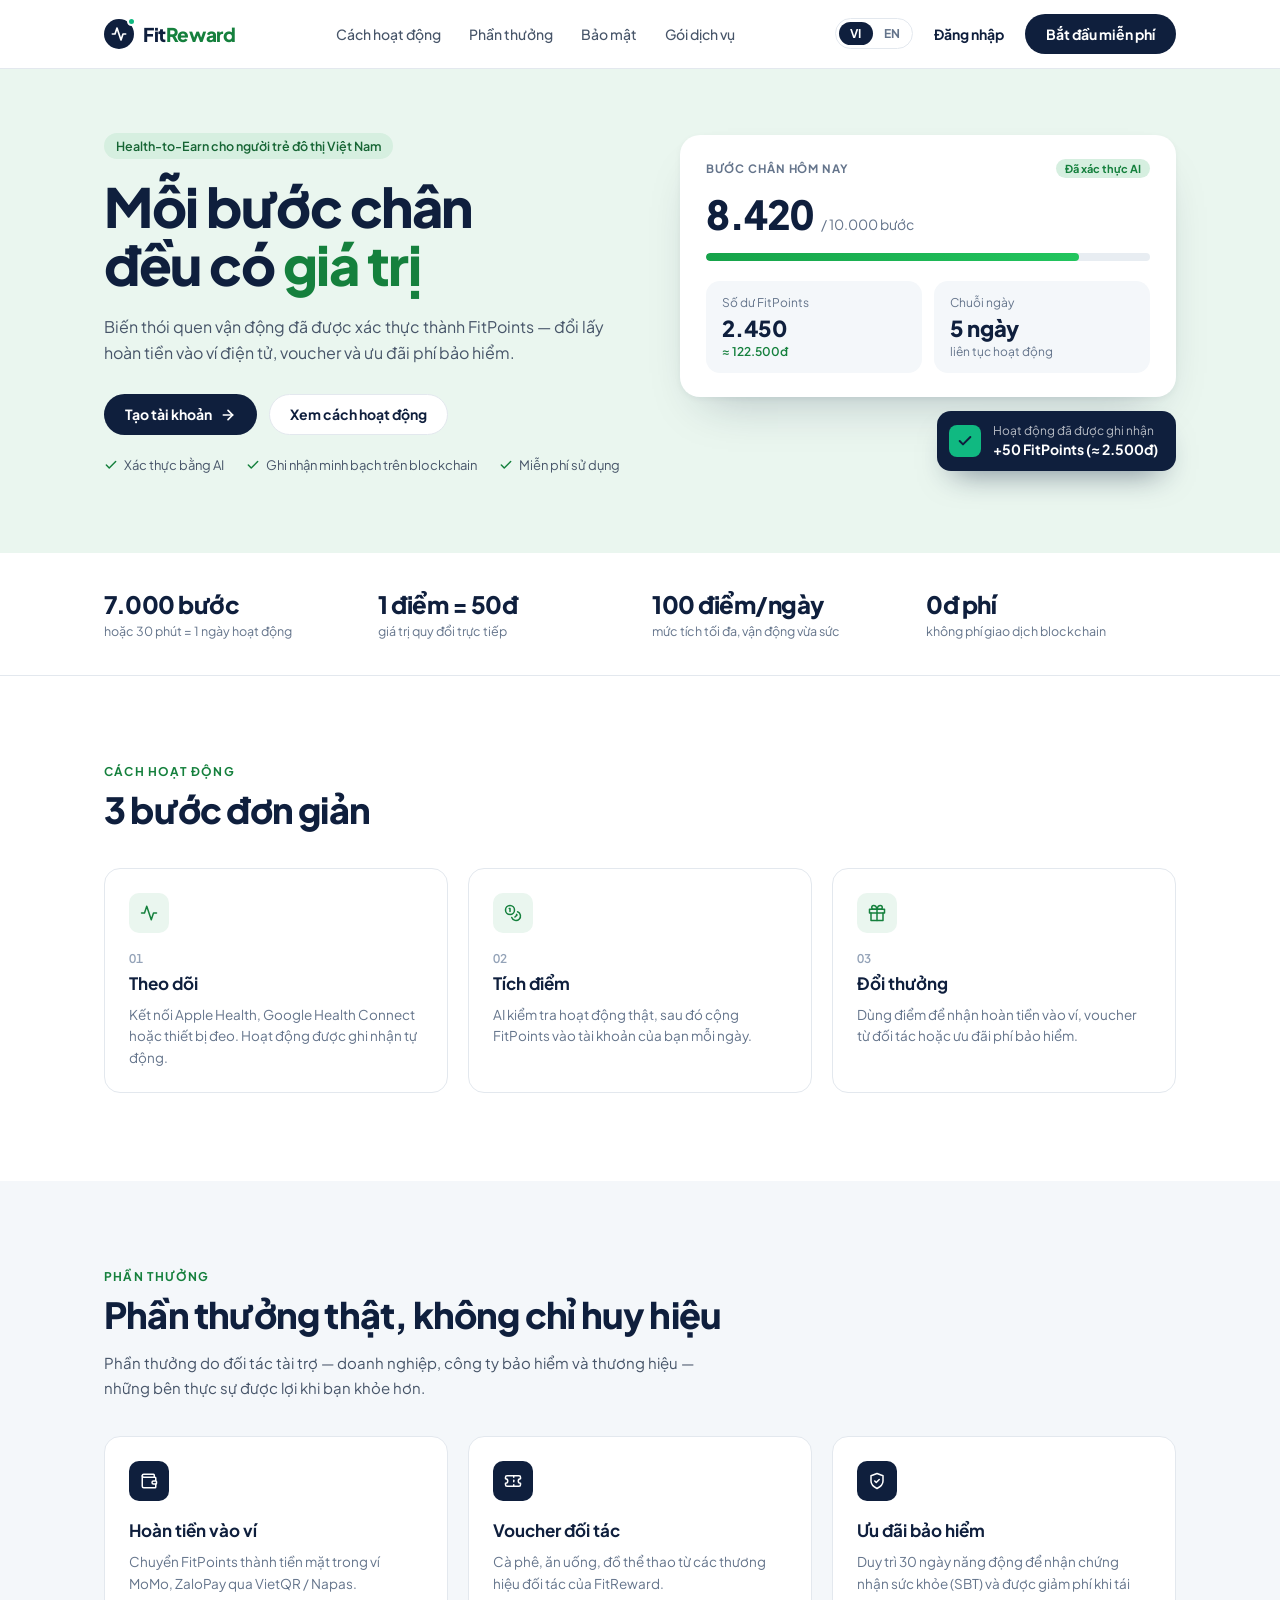
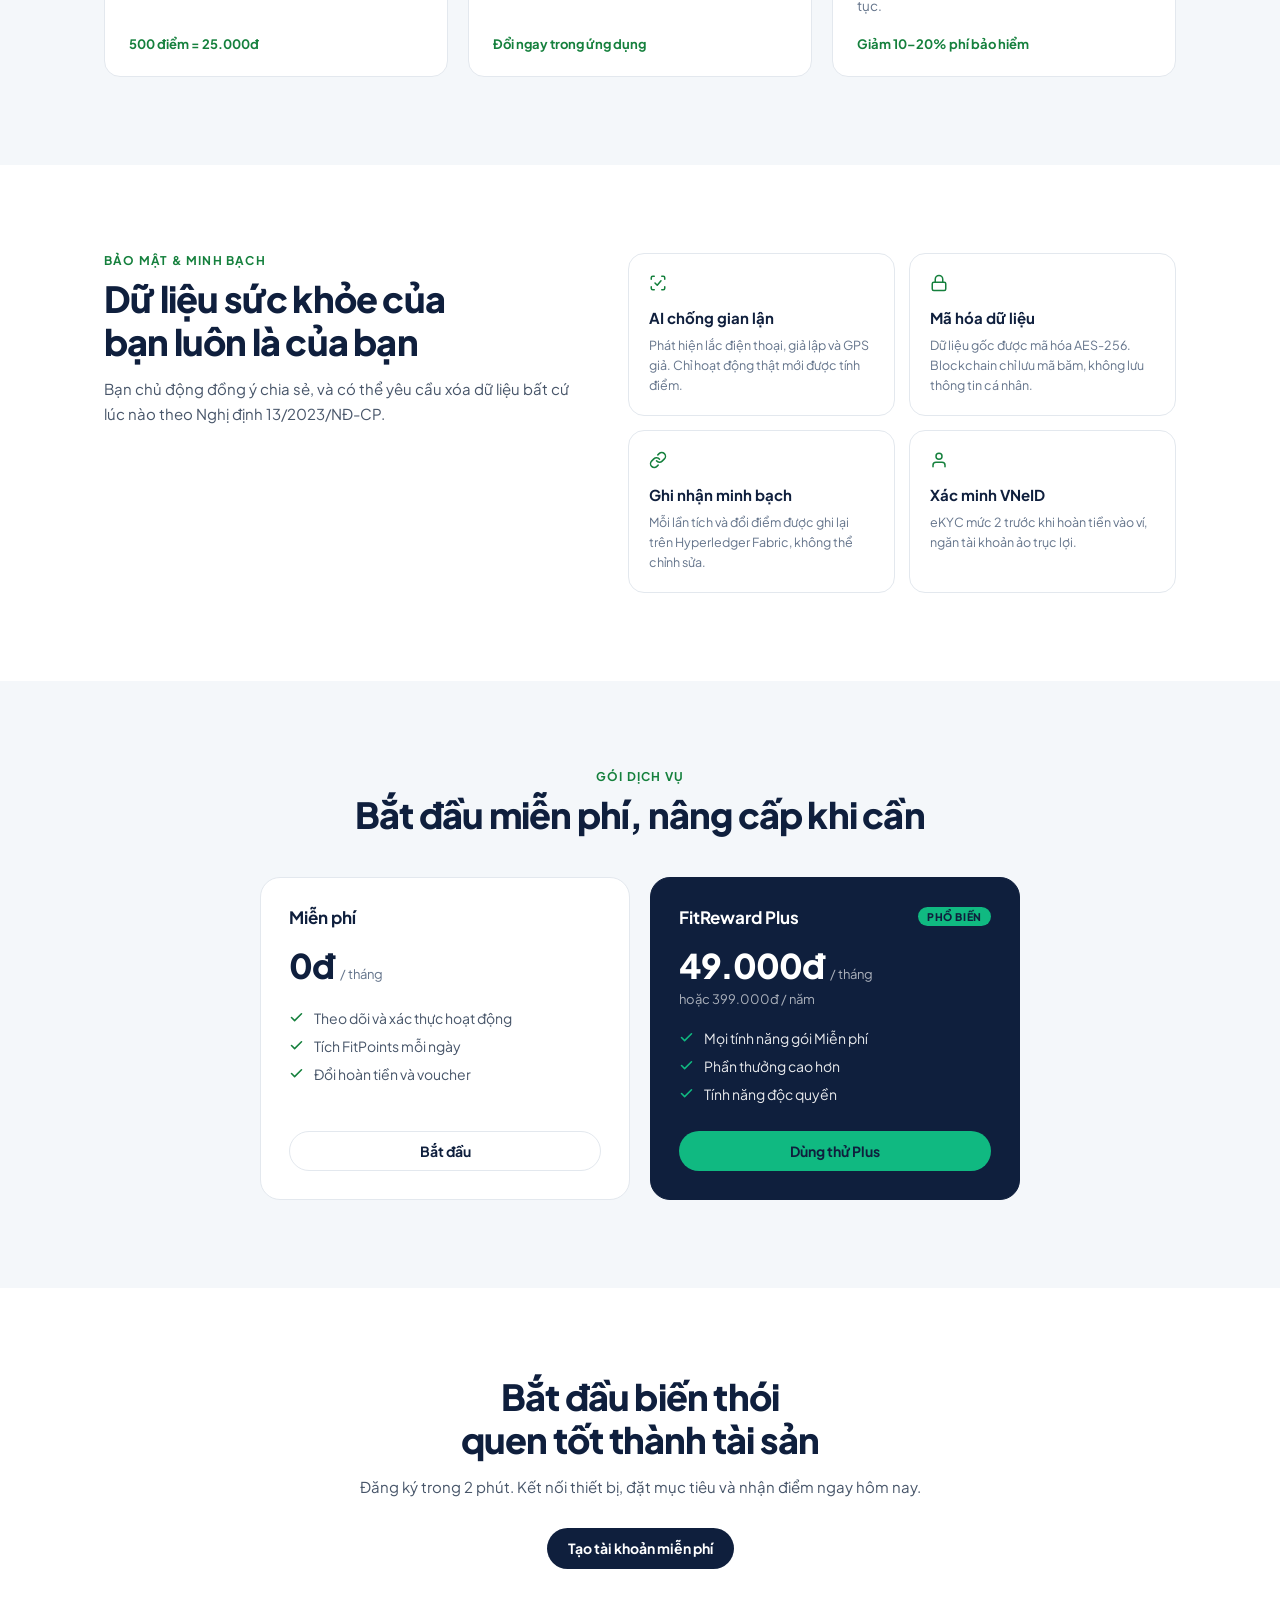
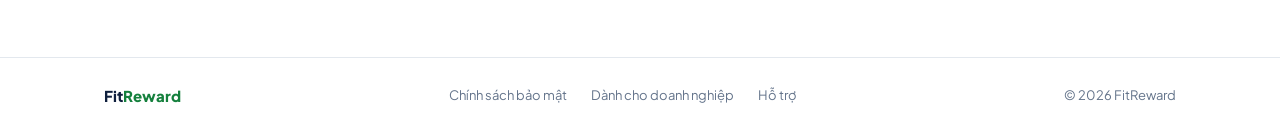
==== commit 4f2a2179: "Redesign auth screens, switch to navy/green palette, add motion, split into pages - Split the single" ====
--- a/index.html
+++ b/index.html
@@ -7,25 +7,20 @@
   <link rel="preconnect" href="https://fonts.googleapis.com">
   <link rel="preconnect" href="https://fonts.gstatic.com" crossorigin>
   <link href="https://fonts.googleapis.com/css2?family=Plus+Jakarta+Sans:wght@400;500;600;700;800&display=swap" rel="stylesheet">
-  <link rel="stylesheet" href="style.css">
+  <link rel="stylesheet" href="assets/css/base.css">
+  <link rel="stylesheet" href="assets/css/landing.css">
+  <script src="assets/js/store.js"></script>
 </head>
 <body>
-  <!-- Toast Notification -->
-  <div id="toast" class="toast hidden"></div>
-
-  <!-- =========================================================================
-       0. PUBLIC LANDING PAGE
-       Visible when user is NOT logged in
-       ========================================================================= -->
-  <div id="landing-view" class="landing">
+  <div id="toast" class="toast is-hidden" role="status" aria-live="polite"></div>
+
+  <div class="landing">
 
     <header class="lp-header">
       <div class="lp-container lp-nav">
-        <a href="#" class="lp-logo" onclick="window.scrollTo({ top: 0 }); return false;">
-          <span class="lp-logo-mark">
-            <svg viewBox="0 0 24 24" width="16" height="16" fill="none" stroke="currentColor" stroke-width="2.5" stroke-linecap="round" stroke-linejoin="round"><polyline points="22 12 18 12 15 21 9 3 6 12 2 12"></polyline></svg>
-          </span>
-          <span>Fit<span class="lp-logo-accent">Reward</span></span>
+        <a href="index.html" class="logo">
+          <span class="logo-mark"><svg viewBox="0 0 24 24" width="16" height="16" fill="none" stroke="currentColor" stroke-width="2.5" stroke-linecap="round" stroke-linejoin="round"><polyline points="22 12 18 12 15 21 9 3 6 12 2 12"></polyline></svg></span>
+          <span>Fit<span class="logo-accent">Reward</span></span>
         </a>
 
         <nav class="lp-links">
@@ -40,8 +35,8 @@
             <button type="button" class="lang-btn" data-lang="vi" onclick="setLanguage('vi')">VI</button>
             <button type="button" class="lang-btn" data-lang="en" onclick="setLanguage('en')">EN</button>
           </div>
-          <button type="button" class="lp-btn lp-btn-ghost" onclick="navigateTo('login')" data-i18n="lp.nav.login">Đăng nhập</button>
-          <button type="button" class="lp-btn lp-btn-dark lp-nav-start" onclick="navigateTo('register')" data-i18n="lp.nav.start">Bắt đầu miễn phí</button>
+          <a href="login.html" id="lp-login-link" class="lp-btn lp-btn-ghost" data-i18n="lp.nav.login">Đăng nhập</a>
+          <a href="register.html" class="lp-btn lp-btn-dark lp-nav-start" data-i18n="lp.nav.start">Bắt đầu miễn phí</a>
         </div>
       </div>
     </header>
@@ -50,16 +45,16 @@
       <!-- HERO -->
       <section class="lp-hero">
         <div class="lp-container lp-hero-grid">
-          <div>
+          <div class="lp-hero-copy">
             <span class="lp-badge" data-i18n="lp.hero.badge">Health-to-Earn cho người trẻ đô thị Việt Nam</span>
             <h1 class="lp-hero-title" data-i18n-html="lp.hero.title">Mỗi bước chân<br>đều có <span class="lp-accent">giá trị</span></h1>
             <p class="lp-hero-desc" data-i18n="lp.hero.desc">Biến thói quen vận động đã được xác thực thành FitPoints — đổi lấy hoàn tiền vào ví điện tử, voucher và ưu đãi phí bảo hiểm.</p>
 
             <div class="lp-hero-ctas">
-              <button type="button" class="lp-btn lp-btn-dark" onclick="navigateTo('register')">
+              <a href="register.html" class="lp-btn lp-btn-dark">
                 <span data-i18n="lp.hero.ctaPrimary">Tạo tài khoản</span>
                 <svg viewBox="0 0 24 24" width="16" height="16" fill="none" stroke="currentColor" stroke-width="2.5" stroke-linecap="round" stroke-linejoin="round"><line x1="5" y1="12" x2="19" y2="12"></line><polyline points="12 5 19 12 12 19"></polyline></svg>
-              </button>
+              </a>
               <a href="#how" class="lp-btn lp-btn-light" data-i18n="lp.hero.ctaSecondary">Xem cách hoạt động</a>
             </div>
 
@@ -274,7 +269,7 @@
                 <li><svg viewBox="0 0 24 24" width="15" height="15" fill="none" stroke="currentColor" stroke-width="2.5" stroke-linecap="round" stroke-linejoin="round"><polyline points="20 6 9 17 4 12"></polyline></svg><span data-i18n="lp.pricing.free.f2">Tích FitPoints mỗi ngày</span></li>
                 <li><svg viewBox="0 0 24 24" width="15" height="15" fill="none" stroke="currentColor" stroke-width="2.5" stroke-linecap="round" stroke-linejoin="round"><polyline points="20 6 9 17 4 12"></polyline></svg><span data-i18n="lp.pricing.free.f3">Đổi hoàn tiền và voucher</span></li>
               </ul>
-              <button type="button" class="lp-btn lp-btn-light lp-btn-block" onclick="navigateTo('register')" data-i18n="lp.pricing.free.cta">Bắt đầu</button>
+              <a href="register.html" class="lp-btn lp-btn-light lp-btn-block" data-i18n="lp.pricing.free.cta">Bắt đầu</a>
             </div>
 
             <div class="lp-plan lp-plan-featured">
@@ -292,7 +287,7 @@
                 <li><svg viewBox="0 0 24 24" width="15" height="15" fill="none" stroke="currentColor" stroke-width="2.5" stroke-linecap="round" stroke-linejoin="round"><polyline points="20 6 9 17 4 12"></polyline></svg><span data-i18n="lp.pricing.plus.f2">Phần thưởng cao hơn</span></li>
                 <li><svg viewBox="0 0 24 24" width="15" height="15" fill="none" stroke="currentColor" stroke-width="2.5" stroke-linecap="round" stroke-linejoin="round"><polyline points="20 6 9 17 4 12"></polyline></svg><span data-i18n="lp.pricing.plus.f3">Tính năng độc quyền</span></li>
               </ul>
-              <button type="button" class="lp-btn lp-btn-green lp-btn-block" onclick="navigateTo('register')" data-i18n="lp.pricing.plus.cta">Dùng thử Plus</button>
+              <a href="register.html" class="lp-btn lp-btn-green lp-btn-block" data-i18n="lp.pricing.plus.cta">Dùng thử Plus</a>
             </div>
           </div>
         </div>
@@ -303,734 +298,28 @@
         <div class="lp-container lp-center">
           <h2 class="lp-h2" data-i18n="lp.cta.title">Bắt đầu biến thói quen tốt thành tài sản</h2>
           <p class="lp-lead" data-i18n="lp.cta.desc">Đăng ký trong 2 phút. Kết nối thiết bị, đặt mục tiêu và nhận điểm ngay hôm nay.</p>
-          <button type="button" class="lp-btn lp-btn-dark" onclick="navigateTo('register')" data-i18n="lp.cta.button">Tạo tài khoản miễn phí</button>
+          <a href="register.html" class="lp-btn lp-btn-dark" data-i18n="lp.cta.button">Tạo tài khoản miễn phí</a>
         </div>
       </section>
     </main>
 
     <footer class="lp-footer">
       <div class="lp-container lp-footer-row">
-        <span class="lp-footer-brand">Fit<span class="lp-logo-accent">Reward</span></span>
+        <span class="lp-footer-brand">Fit<span class="logo-accent">Reward</span></span>
         <nav class="lp-footer-links">
-          <button type="button" onclick="showToast(t('toast.comingSoon'), 'info')" data-i18n="lp.footer.privacy">Chính sách bảo mật</button>
-          <button type="button" onclick="showToast(t('toast.comingSoon'), 'info')" data-i18n="lp.footer.business">Dành cho doanh nghiệp</button>
-          <button type="button" onclick="showToast(t('toast.comingSoon'), 'info')" data-i18n="lp.footer.support">Hỗ trợ</button>
+          <button type="button" data-soon="toast.comingSoon" data-i18n="lp.footer.privacy">Chính sách bảo mật</button>
+          <button type="button" data-soon="toast.comingSoon" data-i18n="lp.footer.business">Dành cho doanh nghiệp</button>
+          <button type="button" data-soon="toast.comingSoon" data-i18n="lp.footer.support">Hỗ trợ</button>
         </nav>
         <span class="lp-footer-copy">© 2026 FitReward</span>
       </div>
     </footer>
   </div>
 
-
-  <!-- =========================================================================
-       1. AUTH / ONBOARDING VIEW (SPLIT-SCREEN)
-       Visible when user opens Sign up / Sign in from the landing page
-       ========================================================================= -->
-  <div id="auth-app-view" class="split-layout hidden">
-
-    <!-- LEFT PANEL: Dynamic Forms -->
-    <div class="panel-left">
-      <div class="left-header">
-        <div class="brand" onclick="navigateTo('landing')">
-          <div class="brand-icon-box">
-            <svg viewBox="0 0 24 24" width="22" height="22" fill="none" stroke="currentColor" stroke-width="2.5">
-              <polygon points="13 2 3 14 12 14 11 22 21 10 12 10 13 2"></polygon>
-            </svg>
-          </div>
-          <span class="brand-title">Fit<span class="brand-accent">Reward</span></span>
-        </div>
-
-        <div class="lang-switch" role="group" data-i18n-aria-label="lang.label" aria-label="Ngôn ngữ">
-          <button type="button" class="lang-btn" data-lang="vi" onclick="setLanguage('vi')">VI</button>
-          <button type="button" class="lang-btn" data-lang="en" onclick="setLanguage('en')">EN</button>
-        </div>
-      </div>
-
-      <div class="left-body">
-        <!-- REGISTER SCREEN -->
-        <div id="screen-register" class="auth-panel">
-          <span class="eyebrow" data-i18n="auth.register.eyebrow">Bắt đầu hành trình sức khỏe</span>
-          <h1 class="main-heading" data-i18n="auth.register.title">Đăng ký FitReward</h1>
-
-          <form id="register-form" novalidate onsubmit="handleRegister(event)">
-            <div class="floating-group">
-              <div class="floating-box">
-                <label for="reg-name" class="floating-label" data-i18n="auth.field.name">Họ và tên</label>
-                <input type="text" id="reg-name" class="floating-input" placeholder="Nguyễn Văn A" data-i18n-placeholder="auth.field.namePlaceholder" autocomplete="name">
-                <span class="input-suffix">
-                  <svg viewBox="0 0 24 24" width="18" height="18" fill="none" stroke="currentColor" stroke-width="2">
-                    <path d="M20 21v-2a4 4 0 0 0-4-4H8a4 4 0 0 0-4 4v2"></path>
-                    <circle cx="12" cy="7" r="4"></circle>
-                  </svg>
-                </span>
-              </div>
-              <span class="error-text" id="reg-name-error"></span>
-            </div>
-
-            <div class="floating-group">
-              <div class="floating-box">
-                <label for="reg-email" class="floating-label" data-i18n="auth.field.email">E-mail</label>
-                <input type="email" id="reg-email" class="floating-input" placeholder="example@email.com" autocomplete="email">
-                <span class="input-suffix">
-                  <svg viewBox="0 0 24 24" width="18" height="18" fill="none" stroke="currentColor" stroke-width="2">
-                    <path d="M4 4h16c1.1 0 2 .9 2 2v12c0 1.1-.9 2-2 2H4c-1.1 0-2-.9-2-2V6c0-1.1.9-2 2-2z"></path>
-                    <polyline points="22,6 12,13 2,6"></polyline>
-                  </svg>
-                </span>
-              </div>
-              <span class="error-text" id="reg-email-error"></span>
-            </div>
-
-            <div class="floating-group">
-              <div class="floating-box">
-                <label for="reg-password" class="floating-label" data-i18n="auth.field.password">Mật khẩu</label>
-                <input type="password" id="reg-password" class="floating-input" placeholder="••••••••" autocomplete="new-password">
-                <button type="button" class="eye-toggle-btn" tabindex="-1" onclick="togglePasswordVisibility('reg-password', this)">
-                  <svg class="eye-svg" viewBox="0 0 24 24" fill="none" stroke="currentColor" stroke-width="2">
-                    <path d="M1 12s4-8 11-8 11 8 11 8-4 8-11 8-11-8-11-8z"></path>
-                    <circle cx="12" cy="12" r="3"></circle>
-                  </svg>
-                </button>
-              </div>
-              <span class="error-text" id="reg-password-error"></span>
-            </div>
-
-            <button type="submit" class="btn btn-primary btn-lg mt-2" data-i18n="auth.register.submit">Đăng ký</button>
-          </form>
-
-          <div class="social-divider"><span data-i18n="auth.register.social">hoặc đăng ký bằng</span></div>
-          <div class="social-row">
-            <button type="button" class="social-btn" onclick="showToast(t('toast.facebookSoon'), 'info')">
-              <svg viewBox="0 0 24 24" width="20" height="20" fill="#1877F2"><path d="M24 12.073c0-6.627-5.373-12-12-12s-12 5.373-12 12c0 5.99 4.388 10.954 10.125 11.854v-8.385H7.078v-3.47h3.047V9.43c0-3.007 1.792-4.669 4.533-4.669 1.312 0 2.686.235 2.686.235v2.953H15.83c-1.491 0-1.956.925-1.956 1.874v2.25h3.328l-.532 3.47h-2.796v8.385C19.612 23.027 24 18.062 24 12.073z"/></svg>
-            </button>
-            <button type="button" class="social-btn" onclick="showToast(t('toast.googleSoon'), 'info')">
-              <svg viewBox="0 0 24 24" width="20" height="20"><path fill="#4285F4" d="M23.745 12.27c0-.7-.06-1.4-.19-2.07H12v4.51h6.6c-.29 1.52-1.14 2.82-2.4 3.68v3.05h3.88c2.27-2.09 3.66-5.17 3.66-9.17z"/><path fill="#34A853" d="M12 24c3.24 0 5.95-1.08 7.93-2.91l-3.88-3.05c-1.08.72-2.45 1.16-4.05 1.16-3.12 0-5.77-2.1-6.72-4.93H1.25v3.15C3.26 21.36 7.33 24 12 24z"/><path fill="#FBBC05" d="M5.28 14.27c-.25-.72-.38-1.49-.38-2.27s.13-1.55.38-2.27V6.58H1.25C.45 8.18 0 9.99 0 12s.45 3.82 1.25 5.42l4.03-3.15z"/><path fill="#EA4335" d="M12 4.75c1.77 0 3.35.61 4.6 1.8l3.42-3.42C17.95 1.19 15.24 0 12 0 7.33 0 3.26 2.64 1.25 6.58l4.03 3.15c.95-2.83 3.6-4.98 6.72-4.98z"/></svg>
-            </button>
-            <button type="button" class="social-btn" onclick="showToast(t('toast.appleSoon'), 'info')">
-              <svg viewBox="0 0 24 24" width="20" height="20" fill="#000000"><path d="M18.71 19.5c-.83 1.24-1.71 2.45-3.05 2.47-1.34.03-1.77-.79-3.29-.79-1.53 0-2 .77-3.27.82-1.31.05-2.3-1.32-3.14-2.53C4.25 17 2.94 12.45 4.7 9.39c.87-1.52 2.43-2.48 4.12-2.51 1.28-.02 2.5.87 3.29.87.78 0 2.26-1.07 3.81-.91.65.03 2.47.26 3.64 1.98-.09.06-2.17 1.28-2.15 3.81.03 3.02 2.65 4.03 2.68 4.04-.03.07-.42 1.44-1.38 2.83M15.97 6.37c.61-.75 1.04-1.8 1.01-2.87-.96.04-2.12.65-2.79 1.44-.57.66-.99 1.73-.93 2.77 1.08.08 2.15-.57 2.71-1.34z"/></svg>
-            </button>
-          </div>
-        </div>
-
-        <!-- LOGIN SCREEN -->
-        <div id="screen-login" class="auth-panel">
-          <span class="eyebrow" data-i18n="auth.login.eyebrow">Chào mừng trở lại</span>
-          <h1 class="main-heading" data-i18n="auth.login.title">Đăng nhập FitReward</h1>
-
-          <form id="login-form" novalidate onsubmit="handleLogin(event)">
-            <div class="floating-group">
-              <div class="floating-box">
-                <label for="login-email" class="floating-label" data-i18n="auth.field.email">E-mail</label>
-                <input type="email" id="login-email" class="floating-input" placeholder="example@email.com" autocomplete="email">
-                <span class="input-suffix">
-                  <svg viewBox="0 0 24 24" width="18" height="18" fill="none" stroke="currentColor" stroke-width="2">
-                    <path d="M4 4h16c1.1 0 2 .9 2 2v12c0 1.1-.9 2-2 2H4c-1.1 0-2-.9-2-2V6c0-1.1.9-2 2-2z"></path>
-                    <polyline points="22,6 12,13 2,6"></polyline>
-                  </svg>
-                </span>
-              </div>
-              <span class="error-text" id="login-email-error"></span>
-            </div>
-
-            <div class="floating-group">
-              <div class="floating-box">
-                <label for="login-password" class="floating-label" data-i18n="auth.field.password">Mật khẩu</label>
-                <input type="password" id="login-password" class="floating-input" placeholder="••••••••" autocomplete="current-password">
-                <button type="button" class="eye-toggle-btn" tabindex="-1" onclick="togglePasswordVisibility('login-password', this)">
-                  <svg class="eye-svg" viewBox="0 0 24 24" fill="none" stroke="currentColor" stroke-width="2">
-                    <path d="M1 12s4-8 11-8 11 8 11 8-4 8-11 8-11-8-11-8z"></path>
-                    <circle cx="12" cy="12" r="3"></circle>
-                  </svg>
-                </button>
-              </div>
-              <span class="error-text" id="login-password-error"></span>
-            </div>
-
-            <button type="submit" class="btn btn-primary btn-lg mt-2" data-i18n="auth.login.submit">Đăng nhập</button>
-          </form>
-
-          <div class="social-divider"><span data-i18n="auth.login.social">hoặc đăng nhập bằng</span></div>
-          <div class="social-row">
-            <button type="button" class="social-btn" onclick="showToast(t('toast.facebookSoon'), 'info')">
-              <svg viewBox="0 0 24 24" width="20" height="20" fill="#1877F2"><path d="M24 12.073c0-6.627-5.373-12-12-12s-12 5.373-12 12c0 5.99 4.388 10.954 10.125 11.854v-8.385H7.078v-3.47h3.047V9.43c0-3.007 1.792-4.669 4.533-4.669 1.312 0 2.686.235 2.686.235v2.953H15.83c-1.491 0-1.956.925-1.956 1.874v2.25h3.328l-.532 3.47h-2.796v8.385C19.612 23.027 24 18.062 24 12.073z"/></svg>
-            </button>
-            <button type="button" class="social-btn" onclick="showToast(t('toast.googleSoon'), 'info')">
-              <svg viewBox="0 0 24 24" width="20" height="20"><path fill="#4285F4" d="M23.745 12.27c0-.7-.06-1.4-.19-2.07H12v4.51h6.6c-.29 1.52-1.14 2.82-2.4 3.68v3.05h3.88c2.27-2.09 3.66-5.17 3.66-9.17z"/><path fill="#34A853" d="M12 24c3.24 0 5.95-1.08 7.93-2.91l-3.88-3.05c-1.08.72-2.45 1.16-4.05 1.16-3.12 0-5.77-2.1-6.72-4.93H1.25v3.15C3.26 21.36 7.33 24 12 24z"/><path fill="#FBBC05" d="M5.28 14.27c-.25-.72-.38-1.49-.38-2.27s.13-1.55.38-2.27V6.58H1.25C.45 8.18 0 9.99 0 12s.45 3.82 1.25 5.42l4.03-3.15z"/><path fill="#EA4335" d="M12 4.75c1.77 0 3.35.61 4.6 1.8l3.42-3.42C17.95 1.19 15.24 0 12 0 7.33 0 3.26 2.64 1.25 6.58l4.03 3.15c.95-2.83 3.6-4.98 6.72-4.98z"/></svg>
-            </button>
-            <button type="button" class="social-btn" onclick="showToast(t('toast.appleSoon'), 'info')">
-              <svg viewBox="0 0 24 24" width="20" height="20" fill="#000000"><path d="M18.71 19.5c-.83 1.24-1.71 2.45-3.05 2.47-1.34.03-1.77-.79-3.29-.79-1.53 0-2 .77-3.27.82-1.31.05-2.3-1.32-3.14-2.53C4.25 17 2.94 12.45 4.7 9.39c.87-1.52 2.43-2.48 4.12-2.51 1.28-.02 2.5.87 3.29.87.78 0 2.26-1.07 3.81-.91.65.03 2.47.26 3.64 1.98-.09.06-2.17 1.28-2.15 3.81.03 3.02 2.65 4.03 2.68 4.04-.03.07-.42 1.44-1.38 2.83M15.97 6.37c.61-.75 1.04-1.8 1.01-2.87-.96.04-2.12.65-2.79 1.44-.57.66-.99 1.73-.93 2.77 1.08.08 2.15-.57 2.71-1.34z"/></svg>
-            </button>
-          </div>
-        </div>
-
-        <!-- ONBOARDING: CONNECT HEALTH DATA SCREEN -->
-        <div id="screen-connect-health" class="auth-panel">
-          <span class="eyebrow" data-i18n="auth.connect.eyebrow">Tích hợp thiết bị</span>
-          <h1 class="main-heading" data-i18n="auth.connect.title">Kết nối dữ liệu sức khỏe</h1>
-          <p class="sub-heading" data-i18n="auth.connect.desc">Chọn thiết bị hoặc ứng dụng thể chất để hệ thống tự động ghi nhận hoạt động.</p>
-
-          <div class="health-options">
-            <div class="device-item" id="device-row-apple">
-              <div class="d-icon apple-bg">
-                <svg viewBox="0 0 24 24" width="18" height="18" fill="currentColor"><path d="M18.71 19.5c-.83 1.24-1.71 2.45-3.05 2.47-1.34.03-1.77-.79-3.29-.79-1.53 0-2 .77-3.27.82-1.31.05-2.3-1.32-3.14-2.53C4.25 17 2.94 12.45 4.7 9.39c.87-1.52 2.43-2.48 4.12-2.51 1.28-.02 2.5.87 3.29.87.78 0 2.26-1.07 3.81-.91.65.03 2.47.26 3.64 1.98-.09.06-2.17 1.28-2.15 3.81.03 3.02 2.65 4.03 2.68 4.04-.03.07-.42 1.44-1.38 2.83M15.97 6.37c.61-.75 1.04-1.8 1.01-2.87-.96.04-2.12.65-2.79 1.44-.57.66-.99 1.73-.93 2.77 1.08.08 2.15-.57 2.71-1.34z"/></svg>
-              </div>
-              <div class="d-text">
-                <div class="d-title">Apple Health</div>
-                <div class="d-meta" id="status-apple" data-i18n="device.status.notConnected">Chưa kết nối</div>
-              </div>
-              <button class="btn-d-connect" id="btn-device-apple" onclick="handleToggleDevice('apple', 'Apple Health')" data-i18n="device.btn.connect">Kết nối</button>
-            </div>
-
-            <div class="device-item" id="device-row-google">
-              <div class="d-icon google-bg">
-                <svg viewBox="0 0 24 24" width="18" height="18" fill="currentColor"><path d="M12 2C6.48 2 2 6.48 2 12s4.48 10 10 10 10-4.48 10-10S17.52 2 12 2zm-1 14.5v-9l6 4.5-6 4.5z"/></svg>
-              </div>
-              <div class="d-text">
-                <div class="d-title">Google Health Connect</div>
-                <div class="d-meta" id="status-google" data-i18n="device.status.notConnected">Chưa kết nối</div>
-              </div>
-              <button class="btn-d-connect" id="btn-device-google" onclick="handleToggleDevice('google', 'Google Health Connect')" data-i18n="device.btn.connect">Kết nối</button>
-            </div>
-
-            <div class="device-item" id="device-row-garmin">
-              <div class="d-icon garmin-bg">
-                <svg viewBox="0 0 24 24" width="18" height="18" fill="none" stroke="currentColor" stroke-width="2"><polygon points="12 2 2 22 22 22"></polygon></svg>
-              </div>
-              <div class="d-text">
-                <div class="d-title">Garmin Connect</div>
-                <div class="d-meta" id="status-garmin" data-i18n="device.status.notConnected">Chưa kết nối</div>
-              </div>
-              <button class="btn-d-connect" id="btn-device-garmin" onclick="handleToggleDevice('garmin', 'Garmin Connect')" data-i18n="device.btn.connect">Kết nối</button>
-            </div>
-
-            <div class="device-item" id="device-row-other">
-              <div class="d-icon other-bg">
-                <svg viewBox="0 0 24 24" width="18" height="18" fill="none" stroke="currentColor" stroke-width="2"><rect x="6" y="2" width="12" height="20" rx="3"></rect><circle cx="12" cy="14" r="4"></circle></svg>
-              </div>
-              <div class="d-text">
-                <div class="d-title" data-i18n="device.other">Thiết bị đeo khác</div>
-                <div class="d-meta" id="status-other" data-i18n="device.status.notConnected">Chưa kết nối</div>
-              </div>
-              <button class="btn-d-connect" id="btn-device-other" onclick="handleToggleDevice('other', t('device.other'))" data-i18n="device.btn.connect">Kết nối</button>
-            </div>
-          </div>
-
-          <div class="privacy-note-clean">
-            <svg viewBox="0 0 24 24" width="14" height="14" fill="none" stroke="currentColor" stroke-width="2"><rect x="3" y="11" width="18" height="11" rx="2" ry="2"></rect><path d="M7 11V7a5 5 0 0 1 10 0v4"></path></svg>
-            <span data-i18n="auth.connect.privacy">Dữ liệu sức khỏe được mã hóa AES-256 và chỉ truy cập khi có sự đồng ý của bạn.</span>
-          </div>
-
-          <button class="btn btn-primary btn-lg mt-2" onclick="navigateTo('dashboard')" data-i18n="auth.connect.continue">
-            Tiếp tục vào Dashboard
-          </button>
-        </div>
-      </div>
-
-      <!-- Left Bottom Fixed Footer -->
-      <div class="left-footer" id="left-footer-links">
-        <span id="footer-text"></span>
-        <button type="button" class="footer-link-btn" id="footer-action-btn" onclick="toggleAuthScreen()"></button>
-      </div>
-    </div>
-
-    <!-- RIGHT PANEL: Fluid Marble Art (Only on Auth) -->
-    <div class="panel-right">
-      <div class="marble-canvas">
-        <div class="marble-glow marble-glow-1"></div>
-        <div class="marble-glow marble-glow-2"></div>
-        <div class="marble-glow marble-glow-3"></div>
-      </div>
-
-      <div class="right-content">
-        <div class="hero-badge">FITREWARD ECOSYSTEM</div>
-        <h2 class="right-title" data-i18n="auth.right.title">Mỗi bước chân bạn đi là một đồng tiết kiệm.</h2>
-        <p class="right-desc" data-i18n="auth.right.desc">
-          FitReward là nền tảng Fintech tiên phong tại Việt Nam chuyển hóa hoạt động thể chất hàng ngày
-          thành giá trị tài chính thực thụ: Cashback ví điện tử, giảm phí bảo hiểm sức khỏe và phiếu mua sắm từ đối tác.
-        </p>
-
-        <div class="value-cards">
-          <div class="v-card">
-            <div class="v-icon">⚡</div>
-            <div class="v-body">
-              <h4 data-i18n="auth.right.v1.title">Health-to-Earn</h4>
-              <p data-i18n="auth.right.v1.desc">Chuyển đổi hoạt động thể chất đã được xác thực thành điểm thưởng FitPoints tự động.</p>
-            </div>
-          </div>
-          <div class="v-card">
-            <div class="v-icon">🛡️</div>
-            <div class="v-body">
-              <h4 data-i18n="auth.right.v2.title">Giảm phí bảo hiểm</h4>
-              <p data-i18n="auth.right.v2.desc">Chứng nhận sức khỏe mã hóa SHA-256 giúp bạn giảm phí bảo hiểm liên kết từ đối tác.</p>
-            </div>
-          </div>
-          <div class="v-card">
-            <div class="v-icon">💳</div>
-            <div class="v-body">
-              <h4 data-i18n="auth.right.v3.title">Thanh toán & Cashback tức thì</h4>
-              <p data-i18n="auth.right.v3.desc">Rút tiền hoàn về ví MoMo, ZaloPay hoặc tài khoản ngân hàng thông qua VietQR.</p>
-            </div>
-          </div>
-        </div>
-
-        <div class="slider-dots">
-          <span class="dot-dash active"></span>
-          <span class="dot-dash"></span>
-          <span class="dot-dash"></span>
-        </div>
-      </div>
-    </div>
-  </div>
-
-
-  <!-- =========================================================================
-       2. AUTHENTICATED FINTECH DASHBOARD APPLICATION
-       Full-width professional app shell (Visible when logged in)
-       ========================================================================= -->
-  <div id="app-dashboard-layout" class="app-shell hidden">
-
-    <!-- 1. LEFT SIDEBAR (240px) -->
-    <aside class="app-sidebar">
-      <!-- Top Logo -->
-      <div class="sidebar-brand" onclick="switchTab('dashboard')">
-        <div class="brand-icon-box">
-          <svg viewBox="0 0 24 24" width="20" height="20" fill="none" stroke="currentColor" stroke-width="2.5">
-            <polygon points="13 2 3 14 12 14 11 22 21 10 12 10 13 2"></polygon>
-          </svg>
-        </div>
-        <span class="brand-title">Fit<span class="brand-accent">Reward</span></span>
-      </div>
-
-      <!-- Navigation Links -->
-      <nav class="sidebar-nav">
-        <div class="nav-section-title" data-i18n="nav.mainMenu">MENU CHÍNH</div>
-        <button class="nav-item active" id="nav-dashboard" onclick="switchTab('dashboard')">
-          <svg class="nav-icon" viewBox="0 0 24 24" fill="none" stroke="currentColor" stroke-width="2">
-            <rect x="3" y="3" width="7" height="7"></rect>
-            <rect x="14" y="3" width="7" height="7"></rect>
-            <rect x="14" y="14" width="7" height="7"></rect>
-            <rect x="3" y="14" width="7" height="7"></rect>
-          </svg>
-          <span data-i18n="nav.dashboard">Tổng quan</span>
-        </button>
-
-        <button class="nav-item" id="nav-activity" onclick="switchTab('activity')">
-          <svg class="nav-icon" viewBox="0 0 24 24" fill="none" stroke="currentColor" stroke-width="2">
-            <polyline points="22 12 18 12 15 21 9 3 6 12 2 12"></polyline>
-          </svg>
-          <span data-i18n="nav.activity">Hoạt động</span>
-        </button>
-
-        <button class="nav-item" id="nav-rewards" onclick="switchTab('rewards')">
-          <svg class="nav-icon" viewBox="0 0 24 24" fill="none" stroke="currentColor" stroke-width="2">
-            <circle cx="12" cy="8" r="7"></circle>
-            <polyline points="8.21 13.89 7 23 12 20 17 23 15.79 13.88"></polyline>
-          </svg>
-          <span data-i18n="nav.rewards">Phần thưởng</span>
-          <span class="nav-badge" id="sidebar-rewards-badge">3</span>
-        </button>
-
-        <button class="nav-item" id="nav-challenges" onclick="switchTab('challenges')">
-          <svg class="nav-icon" viewBox="0 0 24 24" fill="none" stroke="currentColor" stroke-width="2">
-            <polygon points="12 2 15.09 8.26 22 9.27 17 14.14 18.18 21.02 12 17.77 5.82 21.02 7 14.14 2 9.27 8.91 8.26 12 2"></polygon>
-          </svg>
-          <span data-i18n="nav.challenges">Thử thách</span>
-        </button>
-
-        <button class="nav-item" id="nav-family" onclick="switchTab('family')">
-          <svg class="nav-icon" viewBox="0 0 24 24" fill="none" stroke="currentColor" stroke-width="2">
-            <path d="M17 21v-2a4 4 0 0 0-4-4H5a4 4 0 0 0-4 4v2"></path>
-            <circle cx="9" cy="7" r="4"></circle>
-            <path d="M23 21v-2a4 4 0 0 0-3-3.87"></path>
-            <path d="M16 3.13a4 4 0 0 1 0 7.75"></path>
-          </svg>
-          <span data-i18n="nav.family">Gia đình</span>
-        </button>
-
-        <button class="nav-item" id="nav-history" onclick="switchTab('history')">
-          <svg class="nav-icon" viewBox="0 0 24 24" fill="none" stroke="currentColor" stroke-width="2">
-            <circle cx="12" cy="12" r="10"></circle>
-            <polyline points="12 6 12 12 16 14"></polyline>
-          </svg>
-          <span data-i18n="nav.history">Lịch sử thưởng</span>
-        </button>
-      </nav>
-
-      <!-- Bottom User / Utility Links -->
-      <div class="sidebar-bottom">
-        <button class="nav-item" id="nav-devices" onclick="switchTab('devices')">
-          <svg class="nav-icon" viewBox="0 0 24 24" fill="none" stroke="currentColor" stroke-width="2">
-            <rect x="5" y="2" width="14" height="20" rx="2" ry="2"></rect>
-            <line x1="12" y1="18" x2="12.01" y2="18"></line>
-          </svg>
-          <span data-i18n="nav.devices">Quản lý thiết bị</span>
-        </button>
-
-        <button class="nav-item" id="nav-profile" onclick="switchTab('profile')">
-          <svg class="nav-icon" viewBox="0 0 24 24" fill="none" stroke="currentColor" stroke-width="2">
-            <path d="M20 21v-2a4 4 0 0 0-4-4H8a4 4 0 0 0-4 4v2"></path>
-            <circle cx="12" cy="7" r="4"></circle>
-          </svg>
-          <span data-i18n="nav.profile">Hồ sơ</span>
-        </button>
-
-        <button class="nav-item" id="nav-settings" onclick="switchTab('settings')">
-          <svg class="nav-icon" viewBox="0 0 24 24" fill="none" stroke="currentColor" stroke-width="2">
-            <circle cx="12" cy="12" r="3"></circle>
-            <path d="M19.4 15a1.65 1.65 0 0 0 .33 1.82l.06.06a2 2 0 0 1 0 2.83 2 2 0 0 1-2.83 0l-.06-.06a1.65 1.65 0 0 0-1.82-.33 1.65 1.65 0 0 0-1 1.51V21a2 2 0 0 1-2 2 2 2 0 0 1-2-2v-.09A1.65 1.65 0 0 0 9 19.4a1.65 1.65 0 0 0-1.82.33l-.06.06a2 2 0 0 1-2.83 0 2 2 0 0 1 0-2.83l.06-.06a1.65 1.65 0 0 0 .33-1.82 1.65 1.65 0 0 0-1.51-1H3a2 2 0 0 1-2-2 2 2 0 0 1 2-2h.09A1.65 1.65 0 0 0 4.6 9a1.65 1.65 0 0 0-.33-1.82l-.06-.06a2 2 0 0 1 0-2.83 2 2 0 0 1 2.83 0l.06.06a1.65 1.65 0 0 0 1.82.33H9a1.65 1.65 0 0 0 1-1.51V3a2 2 0 0 1 2-2 2 2 0 0 1 2 2v.09a1.65 1.65 0 0 0 1 1.51 1.65 1.65 0 0 0 1.82-.33l.06-.06a2 2 0 0 1 2.83 0 2 2 0 0 1 0 2.83l-.06.06a1.65 1.65 0 0 0-.33 1.82V9a1.65 1.65 0 0 0 1.51 1H21a2 2 0 0 1 2 2 2 2 0 0 1-2 2h-.09a1.65 1.65 0 0 0-1.51 1z"></path>
-          </svg>
-          <span data-i18n="nav.settings">Cài đặt</span>
-        </button>
-
-        <button class="nav-item nav-logout" onclick="handleLogout()">
-          <svg class="nav-icon" viewBox="0 0 24 24" fill="none" stroke="currentColor" stroke-width="2">
-            <path d="M9 21H5a2 2 0 0 1-2-2V5a2 2 0 0 1 2-2h4"></path>
-            <polyline points="16 17 21 12 16 7"></polyline>
-            <line x1="21" y1="12" x2="9" y2="12"></line>
-          </svg>
-          <span data-i18n="nav.logout">Đăng xuất</span>
-        </button>
-      </div>
-    </aside>
-
-    <!-- 2. MAIN APPLICATION CONTENT AREA -->
-    <div class="app-main">
-
-      <!-- TOP HEADER BAR -->
-      <header class="app-topbar">
-        <div class="topbar-left">
-          <h1 class="topbar-title" id="page-title">Tổng quan</h1>
-          <p class="topbar-subtitle" data-i18n="topbar.subtitle">Theo dõi hoạt động và biến thói quen lành mạnh thành phần thưởng.</p>
-        </div>
-
-        <div class="topbar-right">
-          <div class="lang-switch" role="group" data-i18n-aria-label="lang.label" aria-label="Ngôn ngữ">
-            <button type="button" class="lang-btn" data-lang="vi" onclick="setLanguage('vi')">VI</button>
-            <button type="button" class="lang-btn" data-lang="en" onclick="setLanguage('en')">EN</button>
-          </div>
-
-          <!-- Notification Bell -->
-          <button class="topbar-icon-btn" onclick="showToast(t('toast.notification'), 'info')" title="Thông báo" data-i18n-title="topbar.notifications">
-            <svg viewBox="0 0 24 24" width="20" height="20" fill="none" stroke="currentColor" stroke-width="2">
-              <path d="M18 8A6 6 0 0 0 6 8c0 7-3 9-3 9h18s-3-2-3-9"></path>
-              <path d="M13.73 21a2 2 0 0 1-3.46 0"></path>
-            </svg>
-            <span class="notification-indicator"></span>
-          </button>
-
-          <!-- User Avatar & Identity -->
-          <div class="topbar-user" onclick="switchTab('profile')">
-            <div class="user-avatar" id="topbar-avatar">TC</div>
-            <div class="user-details">
-              <span class="user-name" id="topbar-user-name">Tim Cook</span>
-              <span class="user-tier" data-i18n="user.tier">FitReward Plus</span>
-            </div>
-          </div>
-        </div>
-      </header>
-
-      <!-- SCROLLABLE DASHBOARD CONTENT BODY -->
-      <main class="dashboard-body" id="dashboard-tab-content">
-
-        <!-- ROW 1: 4 COMPACT SUMMARY METRIC CARDS -->
-        <section class="summary-cards-grid">
-          <!-- Card 1: FitPoints -->
-          <div class="summary-card">
-            <div class="sc-header">
-              <span class="sc-label" data-i18n="kpi.fitpoints">FitPoints</span>
-              <span class="sc-icon blue-tint">💎</span>
-            </div>
-            <div class="sc-value text-blue" id="kpi-fitpoints"></div>
-            <div class="sc-footer positive">
-              <svg viewBox="0 0 24 24" width="13" height="13" fill="none" stroke="currentColor" stroke-width="2.5"><polyline points="18 15 12 9 6 15"></polyline></svg>
-              <span data-i18n="kpi.weekly">+150 tuần này</span>
-            </div>
-          </div>
-
-          <!-- Card 2: Today's Steps -->
-          <div class="summary-card">
-            <div class="sc-header">
-              <span class="sc-label" data-i18n="kpi.steps">Bước chân hôm nay</span>
-              <span class="sc-icon green-tint">👣</span>
-            </div>
-            <div class="sc-value" id="kpi-steps"></div>
-            <div class="sc-footer goal-met">
-              <svg viewBox="0 0 24 24" width="13" height="13" fill="none" stroke="currentColor" stroke-width="2.5"><polyline points="20 6 9 17 4 12"></polyline></svg>
-              <span data-i18n="kpi.goalMet">Đã hoàn thành mục tiêu</span>
-            </div>
-          </div>
-
-          <!-- Card 3: Active Minutes -->
-          <div class="summary-card">
-            <div class="sc-header">
-              <span class="sc-label" data-i18n="kpi.activeMin">Phút vận động</span>
-              <span class="sc-icon amber-tint">⏱️</span>
-            </div>
-            <div class="sc-value" id="kpi-active-min"></div>
-            <div class="sc-footer positive">
-              <svg viewBox="0 0 24 24" width="13" height="13" fill="none" stroke="currentColor" stroke-width="2.5"><polyline points="18 15 12 9 6 15"></polyline></svg>
-              <span data-i18n="kpi.activeChange">+12% so với tuần trước</span>
-            </div>
-          </div>
-
-          <!-- Card 4: Current Streak -->
-          <div class="summary-card">
-            <div class="sc-header">
-              <span class="sc-label" data-i18n="kpi.streak">Chuỗi hiện tại</span>
-              <span class="sc-icon red-tint">🔥</span>
-            </div>
-            <div class="sc-value" id="kpi-streak"></div>
-            <div class="sc-footer streak-active">
-              <span data-i18n="kpi.keepGoing">Tiếp tục phát huy!</span>
-            </div>
-          </div>
-        </section>
-
-        <!-- ROW 2: ACTIVITY OVERVIEW & TODAY'S CHALLENGE -->
-        <section class="dashboard-grid-two-col">
-          <!-- ACTIVITY OVERVIEW (Chart Card) -->
-          <div class="card activity-chart-card">
-            <div class="card-header-clean">
-              <div>
-                <h3 class="card-title" data-i18n="chart.title">Tổng quan hoạt động</h3>
-                <p class="card-desc" data-i18n="chart.desc">Xu hướng bước chân theo tuần & mục tiêu hằng ngày</p>
-              </div>
-              <button class="btn-subtle" onclick="switchTab('activity')" data-i18n="chart.viewActivity">Xem hoạt động →</button>
-            </div>
-
-            <!-- Bar Chart Visualization (rendered from fitRewardActivity.weeklyChart) -->
-            <div class="chart-container">
-              <div class="chart-bars-wrap" id="chart-bars"></div>
-            </div>
-
-            <div class="chart-footer-meta">
-              <div class="chart-metric-callout">
-                <strong id="chart-today-steps"></strong>
-                <span id="chart-daily-goal"></span>
-              </div>
-              <div class="chart-legend">
-                <span class="legend-badge goal-line" data-i18n="chart.goalLine">Đường mục tiêu: 7.000</span>
-                <span class="legend-badge completed-badge" data-i18n="chart.reached">✓ Đã đạt</span>
-              </div>
-            </div>
-          </div>
-
-          <!-- RIGHT COLUMN: TODAY'S CHALLENGE & QUICK ACTIONS -->
-          <div class="challenge-column">
-            <!-- TODAY'S CHALLENGE CARD -->
-            <div class="card challenge-card">
-              <div class="card-header-clean">
-                <div class="card-badge-pill green" data-i18n="challenge.activeToday">HÔM NAY</div>
-                <span class="status-badge-pill success" data-i18n="challenge.completed">✓ Hoàn thành</span>
-              </div>
-
-              <h3 class="challenge-title" data-i18n="challenge.daily.title">Đi bộ 7.000 bước</h3>
-              <p class="challenge-subtitle" data-i18n="challenge.daily.subtitle">Hoàn thành cột mốc bước chân hằng ngày để nhận FitPoints.</p>
-
-              <!-- Progress bar -->
-              <div class="challenge-progress-box">
-                <div class="progress-labels">
-                  <span id="today-challenge-val"></span>
-                  <span class="progress-pct" id="today-challenge-pct">100%</span>
-                </div>
-                <div class="progress-track">
-                  <div class="progress-bar-fill" style="width: 100%;"></div>
-                </div>
-              </div>
-
-              <div class="challenge-reward-row">
-                <div class="reward-tag">
-                  <span data-i18n="challenge.reward">Phần thưởng:</span>
-                  <strong class="text-blue">+100 FitPoints</strong>
-                </div>
-                <button class="btn btn-sm btn-outline-success" onclick="claimDailyReward()" data-i18n="challenge.claimed">Đã nhận</button>
-              </div>
-
-              <!-- Recommended Challenge Section -->
-              <div class="recommended-box">
-                <div class="rec-header">
-                  <span class="rec-label" data-i18n="challenge.recommended">Thử thách đề xuất</span>
-                  <span class="rec-points">+300 PTS</span>
-                </div>
-                <div class="rec-body">
-                  <strong data-i18n="challenge.weekly.title">Thử thách đi bộ 7 ngày</strong>
-                  <span class="rec-meta" data-i18n="challenge.weekly.meta">Đã hoàn thành 5 / 7 ngày</span>
-                </div>
-                <button class="btn btn-sm btn-primary w-100 mt-2" onclick="switchTab('challenges')" data-i18n="challenge.continue">
-                  Tiếp tục thử thách
-                </button>
-              </div>
-            </div>
-          </div>
-        </section>
-
-        <!-- ROW 3: FITPOINTS ACTIVITY & AVAILABLE REWARDS -->
-        <section class="dashboard-grid-two-col">
-          <!-- LEFT: FITPOINTS ACTIVITY (Recent Transactions) -->
-          <div class="card">
-            <div class="card-header-clean">
-              <div>
-                <h3 class="card-title" data-i18n="feed.title">Hoạt động FitPoints</h3>
-                <p class="card-desc" data-i18n="feed.desc">Điểm thưởng gần đây từ thói quen lành mạnh đã xác thực</p>
-              </div>
-              <button class="btn-subtle" onclick="switchTab('history')" data-i18n="feed.viewAll">Xem tất cả →</button>
-            </div>
-
-            <!-- Rendered from fitRewardTransactions (latest 3) -->
-            <div class="transactions-list" id="transactions-list-container"></div>
-          </div>
-
-          <!-- RIGHT: AVAILABLE REWARDS -->
-          <div class="card">
-            <div class="card-header-clean">
-              <div>
-                <h3 class="card-title" data-i18n="rewardsCard.title">Phần thưởng khả dụng</h3>
-                <p class="card-desc" data-i18n="rewardsCard.desc">Đổi điểm lấy tiền mặt & voucher</p>
-              </div>
-              <button class="btn-subtle" onclick="switchTab('rewards')" data-i18n="rewardsCard.catalog">Danh mục →</button>
-            </div>
-
-            <div class="reward-cards-column">
-              <!-- Reward 1: Cashback -->
-              <div class="reward-item-row">
-                <div class="reward-icon-box bg-green-soft">₫</div>
-                <div class="reward-meta">
-                  <div class="reward-name" data-i18n="reward.cashback.name">Hoàn tiền 20.000₫</div>
-                  <div class="reward-cost" data-i18n="reward.cashback.cost">500 FitPoints • Ví MoMo / VietQR</div>
-                </div>
-                <button class="btn-reward-action" onclick="handleRedeemReward('cashback', 500)" data-i18n="btn.redeem">Đổi</button>
-              </div>
-
-              <!-- Reward 2: Gym Voucher -->
-              <div class="reward-item-row">
-                <div class="reward-icon-box bg-blue-soft">🏋️</div>
-                <div class="reward-meta">
-                  <div class="reward-name" data-i18n="reward.gym.name">Voucher Gym 1 ngày</div>
-                  <div class="reward-cost" data-i18n="reward.gym.cost">300 FitPoints • California / CityGym</div>
-                </div>
-                <button class="btn-reward-action" onclick="handleRedeemReward('gym', 300)" data-i18n="btn.redeem">Đổi</button>
-              </div>
-
-              <!-- Reward 3: Insurance Benefit -->
-              <div class="reward-item-row">
-                <div class="reward-icon-box bg-purple-soft">🛡️</div>
-                <div class="reward-meta">
-                  <div class="reward-name" data-i18n="reward.insurance.name">Giảm 10% phí bảo hiểm</div>
-                  <div class="reward-cost" data-i18n="reward.insurance.cost">1.000 FitPoints • Bảo Việt / Prudential</div>
-                </div>
-                <button class="btn-reward-action btn-outline-action" onclick="handleRedeemReward('insurance', 1000)" data-i18n="btn.view">Xem</button>
-              </div>
-            </div>
-          </div>
-        </section>
-
-        <!-- ROW 4: QUICK ACTIONS & HEALTH DATA CONNECTION STATUS -->
-        <section class="dashboard-grid-two-col">
-          <!-- QUICK ACTIONS -->
-          <div class="card">
-            <div class="card-header-clean">
-              <h3 class="card-title" data-i18n="quick.title">Thao tác nhanh</h3>
-            </div>
-            <div class="quick-actions-grid">
-              <button class="qa-btn" onclick="switchTab('activity')">
-                <div class="qa-icon">📊</div>
-                <span data-i18n="quick.activity">Xem hoạt động</span>
-              </button>
-              <button class="qa-btn" onclick="switchTab('rewards')">
-                <div class="qa-icon">🎁</div>
-                <span data-i18n="quick.redeem">Đổi phần thưởng</span>
-              </button>
-              <button class="qa-btn" onclick="switchTab('challenges')">
-                <div class="qa-icon">🏆</div>
-                <span data-i18n="quick.challenge">Tham gia thử thách</span>
-              </button>
-              <button class="qa-btn" onclick="switchTab('devices')">
-                <div class="qa-icon">⌚</div>
-                <span data-i18n="quick.device">Kết nối thiết bị</span>
-              </button>
-            </div>
-          </div>
-
-          <!-- HEALTH DATA CONNECTION CARD -->
-          <div class="card">
-            <div class="card-header-clean">
-              <div>
-                <h3 class="card-title" data-i18n="health.title">Dữ liệu sức khỏe</h3>
-                <p class="card-desc" data-i18n="health.desc">Đồng bộ thiết bị đeo & hệ sinh thái sức khỏe</p>
-              </div>
-              <button class="btn-subtle" onclick="switchTab('devices')" data-i18n="health.manage">Quản lý thiết bị →</button>
-            </div>
-
-            <div class="health-sync-list">
-              <div class="sync-status-item">
-                <div class="sync-name">
-                  <span class="device-dot-icon apple-dot"></span>
-                  <span>Apple Health</span>
-                </div>
-                <span class="sync-badge" id="dash-device-apple"></span>
-              </div>
-
-              <div class="sync-status-item">
-                <div class="sync-name">
-                  <span class="device-dot-icon google-dot"></span>
-                  <span>Google Health Connect</span>
-                </div>
-                <span class="sync-badge" id="dash-device-google"></span>
-              </div>
-
-              <div class="sync-status-item">
-                <div class="sync-name">
-                  <span class="device-dot-icon garmin-dot"></span>
-                  <span>Garmin</span>
-                </div>
-                <span class="sync-badge" id="dash-device-garmin"></span>
-              </div>
-            </div>
-
-            <div class="manage-devices-row">
-              <button class="btn btn-outline btn-sm w-100" onclick="switchTab('devices')" data-i18n="health.manageBtn">
-                Quản lý thiết bị
-              </button>
-            </div>
-          </div>
-        </section>
-
-      </main>
-
-      <!-- SUB-PAGES / SCREENS (ACTIVITY, REWARDS, CHALLENGES, DEVICES, PROFILE) -->
-      <section class="subpage-view hidden" id="subpage-container">
-        <!-- Will be populated dynamically by switchTab -->
-      </section>
-
-    </div>
-
-    <!-- MOBILE BOTTOM NAVIGATION (Only visible on small screens) -->
-    <nav class="mobile-bottom-nav">
-      <button class="m-nav-item active" onclick="switchTab('dashboard')">
-        <svg viewBox="0 0 24 24" width="20" height="20" fill="none" stroke="currentColor" stroke-width="2"><rect x="3" y="3" width="7" height="7"></rect><rect x="14" y="3" width="7" height="7"></rect><rect x="14" y="14" width="7" height="7"></rect><rect x="3" y="14" width="7" height="7"></rect></svg>
-        <span data-i18n="nav.dashboard">Tổng quan</span>
-      </button>
-      <button class="m-nav-item" onclick="switchTab('activity')">
-        <svg viewBox="0 0 24 24" width="20" height="20" fill="none" stroke="currentColor" stroke-width="2"><polyline points="22 12 18 12 15 21 9 3 6 12 2 12"></polyline></svg>
-        <span data-i18n="nav.activity">Hoạt động</span>
-      </button>
-      <button class="m-nav-item" onclick="switchTab('rewards')">
-        <svg viewBox="0 0 24 24" width="20" height="20" fill="none" stroke="currentColor" stroke-width="2"><circle cx="12" cy="8" r="7"></circle><polyline points="8.21 13.89 7 23 12 20 17 23 15.79 13.88"></polyline></svg>
-        <span data-i18n="nav.rewards">Phần thưởng</span>
-      </button>
-      <button class="m-nav-item" onclick="switchTab('challenges')">
-        <svg viewBox="0 0 24 24" width="20" height="20" fill="none" stroke="currentColor" stroke-width="2"><polygon points="12 2 15.09 8.26 22 9.27 17 14.14 18.18 21.02 12 17.77 5.82 21.02 7 14.14 2 9.27 8.91 8.26 12 2"></polygon></svg>
-        <span data-i18n="nav.challenges">Thử thách</span>
-      </button>
-      <button class="m-nav-item" onclick="switchTab('profile')">
-        <svg viewBox="0 0 24 24" width="20" height="20" fill="none" stroke="currentColor" stroke-width="2"><path d="M20 21v-2a4 4 0 0 0-4-4H8a4 4 0 0 0-4 4v2"></path><circle cx="12" cy="7" r="4"></circle></svg>
-        <span data-i18n="nav.profile">Hồ sơ</span>
-      </button>
-    </nav>
-
-  </div>
-
-  <script src="i18n.js"></script>
-  <script src="app.js"></script>
+  <script src="assets/js/locales/vi.js"></script>
+  <script src="assets/js/locales/en.js"></script>
+  <script src="assets/js/i18n.js"></script>
+  <script src="assets/js/common.js"></script>
+  <script src="assets/js/landing.js"></script>
 </body>
 </html>
--- a/assets/css/base.css
+++ b/assets/css/base.css
@@ -0,0 +1,333 @@
+/* ==========================================================================
+   FITREWARD - BASE: design tokens, reset and shared components
+   Palette: navy + green (see landing / auth designs)
+   ========================================================================== */
+
+:root {
+  /* Brand palette */
+  --color-navy: #0f1f3d;
+  --color-navy-hover: #1b2f57;
+  --color-navy-deep: #0b1f45;        /* auth side panel */
+  --color-navy-raised: #15295a;      /* cards on navy */
+  --color-navy-soft: #eef2f8;
+  --color-green: #10b981;            /* bright accent: badges, icons on navy */
+  --color-green-hover: #34d399;
+  --color-green-strong: #15803d;     /* accessible green for text & links on white */
+  --color-mint: #eaf6ef;
+  --color-mint-strong: #d6efe0;
+  --color-mint-border: #bfe6cf;
+
+  /* Semantic aliases */
+  --color-primary: var(--color-navy);
+  --color-primary-hover: var(--color-navy-hover);
+  --color-primary-light: var(--color-navy-soft);
+  --color-accent: var(--color-green-strong);
+  --color-accent-light: var(--color-mint);
+  --color-accent-border: var(--color-mint-border);
+
+  --color-success: #10b981;
+  --color-success-light: #ecfdf5;
+  --color-success-border: #a7f3d0;
+
+  --color-amber: #f59e0b;
+  --color-amber-light: #fffbeb;
+
+  --color-danger: #ef4444;
+  --color-danger-light: #fef2f2;
+
+  --color-bg-page: #f4f7fa;
+  --color-bg-card: #ffffff;
+  --color-sidebar: #ffffff;
+
+  --color-text-main: #0f1f3d;
+  --color-text-secondary: #475569;
+  --color-text-muted: #64748b;
+  --color-text-dim: #94a3b8;
+
+  --color-border: #e3e8ee;
+  --color-border-card: #e5e9ef;
+  --color-border-input: #cfd8e3;
+
+  --radius-sm: 6px;
+  --radius-md: 10px;
+  --radius-lg: 14px;
+  --radius-xl: 16px;
+
+  --shadow-sm: 0 1px 2px 0 rgba(15, 31, 61, 0.05);
+  --shadow-card: 0 1px 3px 0 rgba(15, 31, 61, 0.05), 0 1px 2px -1px rgba(15, 31, 61, 0.05);
+  --shadow-hover: 0 8px 20px -8px rgba(15, 31, 61, 0.18), 0 2px 4px -2px rgba(15, 31, 61, 0.05);
+
+  /* Motion */
+  --ease-out: cubic-bezier(0.23, 1, 0.32, 1);
+  --ease-in-out: cubic-bezier(0.77, 0, 0.175, 1);
+}
+
+/* Base reset */
+*, *::before, *::after {
+  box-sizing: border-box;
+  margin: 0;
+  padding: 0;
+}
+
+html, body {
+  width: 100%;
+  min-height: 100%;
+  font-family: 'Plus Jakarta Sans', -apple-system, BlinkMacSystemFont, sans-serif;
+  background-color: var(--color-bg-page);
+  color: var(--color-text-main);
+  -webkit-font-smoothing: antialiased;
+}
+
+html {
+  scroll-behavior: smooth;
+}
+
+.hidden {
+  display: none !important;
+}
+
+/* ==========================================================================
+   SHARED COMPONENTS
+   ========================================================================== */
+
+/* Logo: navy mark on light backgrounds, .logo--light on navy */
+.logo {
+  display: inline-flex;
+  align-items: center;
+  gap: 9px;
+  font-size: 19px;
+  font-weight: 800;
+  letter-spacing: -0.4px;
+  color: var(--color-navy);
+  text-decoration: none;
+  cursor: pointer;
+  user-select: none;
+  flex-shrink: 0;
+}
+
+.logo-mark {
+  position: relative;
+  width: 30px;
+  height: 30px;
+  border-radius: 50%;
+  background: var(--color-navy);
+  color: #ffffff;
+  display: flex;
+  align-items: center;
+  justify-content: center;
+  flex-shrink: 0;
+}
+
+.logo-mark::after {
+  content: '';
+  position: absolute;
+  top: -2px;
+  right: -2px;
+  width: 9px;
+  height: 9px;
+  border-radius: 50%;
+  background: var(--color-green);
+  border: 2px solid var(--logo-ring, #ffffff);
+}
+
+.logo-accent {
+  color: var(--color-green-strong);
+}
+
+.logo--light {
+  --logo-ring: var(--color-navy-deep);
+  color: #ffffff;
+}
+
+.logo--light .logo-mark {
+  width: 36px;
+  height: 36px;
+  background: #ffffff;
+  color: var(--color-navy);
+}
+
+.logo--light .logo-accent {
+  color: var(--color-green);
+}
+
+/* Language switcher */
+.lang-switch {
+  display: inline-flex;
+  align-items: center;
+  gap: 2px;
+  padding: 3px;
+  background: #ffffff;
+  border: 1px solid var(--color-border);
+  border-radius: 999px;
+  flex-shrink: 0;
+}
+
+.lang-btn {
+  min-width: 34px;
+  padding: 4px 9px;
+  border: none;
+  border-radius: 999px;
+  background: none;
+  font-family: inherit;
+  font-size: 12px;
+  font-weight: 700;
+  color: var(--color-text-muted);
+  cursor: pointer;
+  transition: background-color 0.2s ease, color 0.2s ease;
+}
+
+.lang-btn:hover {
+  color: var(--color-text-main);
+}
+
+.lang-btn.active {
+  background: var(--color-navy);
+  color: #ffffff;
+}
+
+/* Health device rows (register step 2 + dashboard "Manage Devices") */
+.health-options {
+  display: flex;
+  flex-direction: column;
+  gap: 10px;
+  margin-bottom: 16px;
+}
+
+.device-item {
+  display: flex;
+  align-items: center;
+  gap: 12px;
+  background: #ffffff;
+  border: 1px solid var(--color-border-input);
+  border-radius: var(--radius-lg);
+  padding: 12px 14px;
+  transition: background-color 0.25s ease, border-color 0.25s ease;
+}
+
+.device-item.connected {
+  border-color: var(--color-mint-border);
+  background: var(--color-mint);
+}
+
+.d-icon {
+  width: 34px;
+  height: 34px;
+  border-radius: 9px;
+  display: flex;
+  align-items: center;
+  justify-content: center;
+  flex-shrink: 0;
+}
+
+.apple-bg { background: var(--color-navy); color: #fff; }
+.google-bg { background: #e0f2fe; color: #0284c7; }
+.garmin-bg { background: #dbeafe; color: #2563eb; }
+.other-bg { background: #f3e8ff; color: #9333ea; }
+
+.d-text { flex: 1; min-width: 0; }
+.d-title { font-size: 14px; font-weight: 700; color: var(--color-text-main); }
+.d-meta { font-size: 12px; color: var(--color-text-dim); transition: color 0.25s ease; }
+.device-item.connected .d-meta { color: var(--color-green-strong); font-weight: 600; }
+
+.btn-d-connect {
+  background: #ffffff;
+  color: var(--color-navy);
+  border: 1px solid var(--color-border-input);
+  border-radius: 999px;
+  padding: 6px 14px;
+  font-size: 12.5px;
+  font-weight: 700;
+  font-family: inherit;
+  cursor: pointer;
+  transition: background-color 0.2s ease, color 0.2s ease, border-color 0.2s ease, transform 0.12s var(--ease-out);
+}
+
+.btn-d-connect:active {
+  transform: scale(0.97);
+}
+
+.device-item.connected .btn-d-connect {
+  background: var(--color-green);
+  color: var(--color-navy);
+  border-color: var(--color-green);
+}
+
+/* Toast notification */
+.toast {
+  position: fixed;
+  top: 24px;
+  left: 50%;
+  transform: translateX(-50%);
+  padding: 10px 20px;
+  border-radius: 20px;
+  font-size: 13px;
+  font-weight: 600;
+  z-index: 99999;
+  transition: opacity 0.25s var(--ease-out), transform 0.25s var(--ease-out);
+  box-shadow: 0 10px 25px rgba(15, 31, 61, 0.2);
+}
+
+.toast.is-hidden {
+  opacity: 0;
+  transform: translate(-50%, -12px);
+  pointer-events: none;
+}
+
+.toast.success { background: var(--color-green); color: var(--color-navy); }
+.toast.error { background: var(--color-danger); color: #ffffff; }
+.toast.info { background: var(--color-navy); color: #ffffff; }
+
+/* ==========================================================================
+   MOTION PRIMITIVES
+   ========================================================================== */
+@keyframes fade-in {
+  from { opacity: 0; }
+}
+
+@keyframes fade-up {
+  from { opacity: 0; transform: translateY(14px); }
+}
+
+@keyframes fade-up-sm {
+  from { opacity: 0; transform: translateY(6px); }
+}
+
+@keyframes pop-in {
+  from { opacity: 0; transform: translateY(8px) scale(0.96); }
+}
+
+@keyframes grow-x {
+  from { transform: scaleX(0); }
+}
+
+@keyframes grow-y {
+  from { transform: scaleY(0); }
+}
+
+@keyframes shake {
+  20% { transform: translateX(-4px); }
+  40% { transform: translateX(4px); }
+  60% { transform: translateX(-2px); }
+  80% { transform: translateX(2px); }
+}
+
+/* Cross-page fade between index / login / register / dashboard (supported browsers) */
+@view-transition {
+  navigation: auto;
+}
+
+::view-transition-old(root),
+::view-transition-new(root) {
+  animation-duration: 220ms;
+  animation-timing-function: var(--ease-out);
+}
+
+@media (prefers-reduced-motion: reduce) {
+  html {
+    scroll-behavior: auto;
+  }
+  ::view-transition-old(root),
+  ::view-transition-new(root) {
+    animation: none;
+  }
+}
--- a/assets/css/landing.css
+++ b/assets/css/landing.css
@@ -0,0 +1,838 @@
+/* ==========================================================================
+   FITREWARD - LANDING PAGE (index.html)
+   ========================================================================== */
+.landing {
+  --lp-navy: var(--color-navy);
+  --lp-navy-hover: var(--color-navy-hover);
+  --lp-green: var(--color-green-strong);
+  --lp-green-bright: var(--color-green);
+  --lp-mint: var(--color-mint);
+  --lp-mint-strong: var(--color-mint-strong);
+  --lp-surface: var(--color-bg-page);
+  --lp-border: var(--color-border);
+  --lp-text: var(--color-text-secondary);
+  --lp-muted: var(--color-text-muted);
+
+  background: #ffffff;
+  color: var(--lp-navy);
+}
+
+.lp-container {
+  width: 100%;
+  max-width: 1120px;
+  margin: 0 auto;
+  padding: 0 24px;
+}
+
+.lp-center {
+  text-align: center;
+}
+
+.lp-center .lp-h2,
+.lp-center .lp-lead {
+  margin-left: auto;
+  margin-right: auto;
+}
+
+/* Header */
+.lp-header {
+  position: sticky;
+  top: 0;
+  z-index: 50;
+  background: rgba(255, 255, 255, 0.92);
+  backdrop-filter: blur(10px);
+  -webkit-backdrop-filter: blur(10px);
+  border-bottom: 1px solid var(--lp-border);
+  transition: box-shadow 0.25s ease;
+}
+
+.lp-header.is-scrolled {
+  box-shadow: 0 8px 24px -16px rgba(15, 31, 61, 0.35);
+}
+
+.lp-nav {
+  height: 68px;
+  display: flex;
+  align-items: center;
+  justify-content: space-between;
+  gap: 24px;
+}
+
+
+
+
+.lp-links {
+  display: flex;
+  gap: 28px;
+}
+
+.lp-links a {
+  font-size: 14px;
+  font-weight: 500;
+  color: var(--lp-text);
+  text-decoration: none;
+  transition: color 0.15s ease;
+}
+
+.lp-links a:hover {
+  color: var(--lp-navy);
+}
+
+.lp-actions {
+  display: flex;
+  align-items: center;
+  gap: 12px;
+}
+
+/* Buttons */
+.lp-btn {
+  display: inline-flex;
+  align-items: center;
+  justify-content: center;
+  gap: 8px;
+  padding: 11px 20px;
+  border: 1px solid transparent;
+  border-radius: 999px;
+  font-family: inherit;
+  font-size: 14px;
+  font-weight: 700;
+  line-height: 1.2;
+  text-decoration: none;
+  white-space: nowrap;
+  cursor: pointer;
+  transition: background-color 0.2s ease, border-color 0.2s ease, color 0.2s ease, transform 0.16s var(--ease-out);
+}
+
+.lp-btn:active {
+  transform: scale(0.97);
+}
+
+.lp-btn-dark {
+  background: var(--lp-navy);
+  color: #ffffff;
+}
+
+.lp-btn-dark:hover {
+  background: var(--lp-navy-hover);
+}
+
+.lp-btn-light {
+  background: #ffffff;
+  color: var(--lp-navy);
+  border-color: var(--lp-border);
+}
+
+.lp-btn-light:hover {
+  border-color: #c4ccd6;
+}
+
+.lp-btn-ghost {
+  background: none;
+  color: var(--lp-navy);
+  padding-left: 8px;
+  padding-right: 8px;
+}
+
+.lp-btn-ghost:hover {
+  color: var(--lp-green);
+}
+
+.lp-btn-green {
+  background: var(--lp-green-bright);
+  color: var(--lp-navy);
+}
+
+.lp-btn-green:hover {
+  background: #34d399;
+}
+
+.lp-btn-block {
+  width: 100%;
+}
+
+/* Hero */
+.lp-hero {
+  background: var(--lp-mint);
+  padding: 64px 0 80px;
+}
+
+.lp-hero-grid {
+  display: grid;
+  grid-template-columns: 1.05fr 1fr;
+  gap: 56px;
+  align-items: center;
+}
+
+.lp-badge {
+  display: inline-block;
+  padding: 5px 12px;
+  margin-bottom: 18px;
+  border-radius: 999px;
+  background: var(--lp-mint-strong);
+  color: #166534;
+  font-size: 12.5px;
+  font-weight: 600;
+}
+
+.lp-hero-title {
+  font-size: clamp(36px, 5vw, 54px);
+  font-weight: 800;
+  line-height: 1.08;
+  letter-spacing: -1.5px;
+  color: var(--lp-navy);
+  margin-bottom: 20px;
+  text-wrap: balance;
+}
+
+.lp-accent {
+  color: var(--lp-green);
+}
+
+.lp-hero-desc {
+  max-width: 520px;
+  font-size: 16px;
+  line-height: 1.65;
+  color: var(--lp-text);
+  margin-bottom: 28px;
+}
+
+.lp-hero-ctas {
+  display: flex;
+  flex-wrap: wrap;
+  gap: 12px;
+  margin-bottom: 22px;
+}
+
+.lp-checks {
+  display: flex;
+  flex-wrap: wrap;
+  gap: 8px 22px;
+  list-style: none;
+  font-size: 13px;
+  color: var(--lp-text);
+}
+
+.lp-checks li {
+  display: inline-flex;
+  align-items: center;
+  gap: 6px;
+}
+
+.lp-checks svg {
+  color: var(--lp-green);
+  flex-shrink: 0;
+}
+
+/* Hero visual: today's steps card */
+.lp-hero-visual {
+  display: flex;
+  flex-direction: column;
+  align-items: flex-end;
+  gap: 14px;
+}
+
+.lp-stat-card {
+  width: 100%;
+  max-width: 500px;
+  background: #ffffff;
+  border-radius: 20px;
+  padding: 24px 26px;
+  box-shadow: 0 24px 48px -24px rgba(15, 31, 61, 0.28), 0 2px 6px rgba(15, 31, 61, 0.05);
+}
+
+.lp-stat-head {
+  display: flex;
+  justify-content: space-between;
+  align-items: center;
+  gap: 12px;
+  margin-bottom: 10px;
+}
+
+.lp-overline {
+  font-size: 11.5px;
+  font-weight: 700;
+  letter-spacing: 0.08em;
+  text-transform: uppercase;
+  color: var(--lp-muted);
+}
+
+.lp-chip {
+  padding: 3px 9px;
+  border-radius: 999px;
+  background: var(--lp-mint-strong);
+  color: var(--lp-green);
+  font-size: 11px;
+  font-weight: 700;
+  white-space: nowrap;
+}
+
+.lp-steps {
+  display: flex;
+  align-items: baseline;
+  gap: 8px;
+  margin-bottom: 14px;
+}
+
+.lp-steps strong {
+  font-size: 40px;
+  font-weight: 800;
+  letter-spacing: -1px;
+  color: var(--lp-navy);
+  font-variant-numeric: tabular-nums;
+}
+
+.lp-steps span {
+  font-size: 14px;
+  color: var(--lp-muted);
+}
+
+.lp-progress {
+  height: 8px;
+  background: #e8edf2;
+  border-radius: 999px;
+  overflow: hidden;
+  margin-bottom: 20px;
+}
+
+.lp-progress span {
+  display: block;
+  width: 84%;
+  height: 100%;
+  border-radius: 999px;
+  background: linear-gradient(90deg, #16a34a, #22c55e);
+}
+
+.lp-mini-grid {
+  display: grid;
+  grid-template-columns: 1fr 1fr;
+  gap: 12px;
+}
+
+.lp-mini {
+  background: var(--lp-surface);
+  border-radius: 14px;
+  padding: 14px 16px;
+}
+
+.lp-mini-label {
+  font-size: 12px;
+  color: var(--lp-muted);
+  margin-bottom: 4px;
+}
+
+.lp-mini-value {
+  font-size: 22px;
+  font-weight: 800;
+  color: var(--lp-navy);
+  letter-spacing: -0.4px;
+}
+
+.lp-mini-meta {
+  font-size: 12px;
+  color: var(--lp-muted);
+  margin-top: 2px;
+}
+
+.lp-mini-meta-green {
+  color: var(--lp-green);
+  font-weight: 600;
+}
+
+.lp-float-toast {
+  display: flex;
+  align-items: center;
+  gap: 12px;
+  padding: 12px 18px 12px 12px;
+  border-radius: 14px;
+  background: var(--lp-navy);
+  color: #ffffff;
+  box-shadow: 0 16px 32px -16px rgba(15, 31, 61, 0.6);
+}
+
+.lp-float-icon {
+  width: 32px;
+  height: 32px;
+  border-radius: 8px;
+  background: var(--lp-green-bright);
+  color: var(--lp-navy);
+  display: flex;
+  align-items: center;
+  justify-content: center;
+  flex-shrink: 0;
+}
+
+.lp-float-title {
+  font-size: 12px;
+  color: rgba(255, 255, 255, 0.7);
+}
+
+.lp-float-toast strong {
+  font-size: 14px;
+  font-weight: 700;
+}
+
+/* Key numbers strip */
+.lp-stats {
+  padding: 36px 0;
+  border-bottom: 1px solid var(--lp-border);
+}
+
+.lp-stats-grid {
+  display: grid;
+  grid-template-columns: repeat(4, 1fr);
+  gap: 24px;
+}
+
+.lp-stat-value {
+  font-size: 24px;
+  font-weight: 800;
+  letter-spacing: -0.5px;
+  color: var(--lp-navy);
+}
+
+.lp-stat-label {
+  font-size: 12.5px;
+  color: var(--lp-muted);
+  margin-top: 4px;
+}
+
+/* Sections */
+.lp-section {
+  padding: 88px 0;
+  scroll-margin-top: 68px;
+}
+
+.lp-section-alt {
+  background: var(--lp-surface);
+}
+
+.lp-eyebrow {
+  display: block;
+  font-size: 12px;
+  font-weight: 700;
+  letter-spacing: 0.1em;
+  text-transform: uppercase;
+  color: var(--lp-green);
+  margin-bottom: 10px;
+}
+
+.lp-h2 {
+  max-width: 620px;
+  font-size: clamp(28px, 3.4vw, 36px);
+  font-weight: 800;
+  line-height: 1.18;
+  letter-spacing: -0.8px;
+  color: var(--lp-navy);
+  text-wrap: balance;
+}
+
+.lp-lead {
+  max-width: 600px;
+  font-size: 15px;
+  line-height: 1.65;
+  color: var(--lp-text);
+  margin-top: 14px;
+}
+
+.lp-grid-3 {
+  display: grid;
+  grid-template-columns: repeat(3, 1fr);
+  gap: 20px;
+  margin-top: 36px;
+}
+
+.lp-card {
+  display: flex;
+  flex-direction: column;
+  background: #ffffff;
+  border: 1px solid var(--lp-border);
+  border-radius: 16px;
+  padding: 24px;
+  transition: translate 0.25s var(--ease-out), box-shadow 0.25s ease, border-color 0.25s ease;
+}
+
+@media (hover: hover) and (pointer: fine) {
+  .lp-card:hover {
+    translate: 0 -3px;
+    border-color: #d3dbe5;
+    box-shadow: var(--shadow-hover);
+  }
+}
+
+.lp-card h3 {
+  font-size: 17px;
+  font-weight: 700;
+  color: var(--lp-navy);
+  margin-bottom: 10px;
+}
+
+.lp-card p {
+  font-size: 13.5px;
+  line-height: 1.6;
+  color: var(--lp-muted);
+}
+
+.lp-icon {
+  width: 40px;
+  height: 40px;
+  border-radius: 10px;
+  display: flex;
+  align-items: center;
+  justify-content: center;
+  margin-bottom: 18px;
+}
+
+.lp-icon-mint {
+  background: var(--lp-mint);
+  color: var(--lp-green);
+}
+
+.lp-icon-navy {
+  background: var(--lp-navy);
+  color: #ffffff;
+}
+
+.lp-icon-plain {
+  display: block;
+  color: var(--lp-green);
+  margin-bottom: 12px;
+}
+
+.lp-step-num {
+  font-size: 12px;
+  font-weight: 600;
+  color: #94a3b8;
+  margin-bottom: 6px;
+  font-variant-numeric: tabular-nums;
+}
+
+.lp-card-link {
+  margin-top: auto;
+  padding-top: 20px;
+  font-size: 13px;
+  font-weight: 700;
+  color: var(--lp-green);
+}
+
+/* Security */
+.lp-security-grid {
+  display: grid;
+  grid-template-columns: 1fr 1.15fr;
+  gap: 48px;
+  align-items: start;
+}
+
+.lp-grid-2 {
+  display: grid;
+  grid-template-columns: 1fr 1fr;
+  gap: 14px;
+}
+
+.lp-card-sm {
+  padding: 20px;
+}
+
+.lp-card-sm h3 {
+  font-size: 15px;
+  margin-bottom: 8px;
+}
+
+.lp-card-sm p {
+  font-size: 12.5px;
+}
+
+/* Pricing */
+.lp-pricing-grid {
+  display: grid;
+  grid-template-columns: 1fr 1fr;
+  gap: 20px;
+  max-width: 760px;
+  margin: 40px auto 0;
+}
+
+.lp-plan {
+  display: flex;
+  flex-direction: column;
+  background: #ffffff;
+  border: 1px solid var(--lp-border);
+  border-radius: 20px;
+  padding: 28px;
+}
+
+.lp-plan-featured {
+  background: var(--lp-navy);
+  border-color: var(--lp-navy);
+  color: #ffffff;
+}
+
+.lp-plan-head {
+  display: flex;
+  justify-content: space-between;
+  align-items: center;
+  gap: 12px;
+}
+
+.lp-plan-head h3 {
+  font-size: 17px;
+  font-weight: 700;
+}
+
+.lp-plan-badge {
+  padding: 3px 9px;
+  border-radius: 999px;
+  background: var(--lp-green-bright);
+  color: var(--lp-navy);
+  font-size: 10.5px;
+  font-weight: 800;
+  letter-spacing: 0.06em;
+  text-transform: uppercase;
+}
+
+.lp-price {
+  display: flex;
+  align-items: baseline;
+  gap: 6px;
+  margin-top: 16px;
+}
+
+.lp-price strong {
+  font-size: 34px;
+  font-weight: 800;
+  letter-spacing: -1px;
+}
+
+.lp-price span {
+  font-size: 13px;
+  color: var(--lp-muted);
+}
+
+.lp-plan-featured .lp-price span,
+.lp-price-alt {
+  color: rgba(255, 255, 255, 0.65);
+}
+
+.lp-price-alt {
+  font-size: 13px;
+  margin-top: 4px;
+}
+
+.lp-plan-list {
+  list-style: none;
+  display: flex;
+  flex-direction: column;
+  gap: 10px;
+  margin: 22px 0 28px;
+  font-size: 14px;
+  color: var(--lp-text);
+}
+
+.lp-plan-featured .lp-plan-list {
+  color: rgba(255, 255, 255, 0.9);
+}
+
+.lp-plan-list li {
+  display: flex;
+  align-items: center;
+  gap: 10px;
+}
+
+.lp-plan-list svg {
+  color: var(--lp-green);
+  flex-shrink: 0;
+}
+
+.lp-plan-featured .lp-plan-list svg {
+  color: var(--lp-green-bright);
+}
+
+.lp-plan .lp-btn-block {
+  margin-top: auto;
+}
+
+/* Final CTA */
+.lp-final-cta .lp-lead {
+  margin-bottom: 28px;
+}
+
+/* Footer */
+.lp-footer {
+  border-top: 1px solid var(--lp-border);
+  padding: 28px 0;
+}
+
+.lp-footer-row {
+  display: flex;
+  align-items: center;
+  justify-content: space-between;
+  gap: 16px 24px;
+  flex-wrap: wrap;
+}
+
+.lp-footer-brand {
+  font-size: 15px;
+  font-weight: 800;
+  color: var(--lp-navy);
+}
+
+.lp-footer-links {
+  display: flex;
+  flex-wrap: wrap;
+  gap: 8px 24px;
+}
+
+.lp-footer-links button {
+  background: none;
+  border: none;
+  padding: 0;
+  font-family: inherit;
+  font-size: 13px;
+  color: var(--lp-muted);
+  cursor: pointer;
+}
+
+.lp-footer-links button:hover {
+  color: var(--lp-navy);
+}
+
+.lp-footer-copy {
+  font-size: 13px;
+  color: var(--lp-muted);
+}
+
+/* Landing responsive */
+@media (max-width: 960px) {
+  .lp-links {
+    display: none;
+  }
+  .lp-hero-grid,
+  .lp-security-grid {
+    grid-template-columns: 1fr;
+    gap: 40px;
+  }
+  .lp-hero-visual {
+    align-items: stretch;
+  }
+  .lp-stat-card {
+    max-width: none;
+  }
+  .lp-float-toast {
+    align-self: flex-end;
+  }
+}
+
+@media (max-width: 768px) {
+  .lp-section {
+    padding: 64px 0;
+  }
+  .lp-grid-3,
+  .lp-pricing-grid {
+    grid-template-columns: 1fr;
+  }
+  .lp-stats-grid {
+    grid-template-columns: 1fr 1fr;
+    gap: 24px 16px;
+  }
+  .lp-footer-row {
+    flex-direction: column;
+    text-align: center;
+  }
+  .lp-footer-links {
+    justify-content: center;
+  }
+}
+
+@media (max-width: 560px) {
+  .lp-container {
+    padding: 0 16px;
+  }
+  .lp-nav-start {
+    display: none;
+  }
+  .lp-actions {
+    gap: 6px;
+  }
+  .lp-hero {
+    padding: 44px 0 56px;
+  }
+  .lp-hero-ctas .lp-btn {
+    flex: 1 1 100%;
+  }
+  .lp-steps strong {
+    font-size: 34px;
+  }
+  .lp-stat-card {
+    padding: 20px;
+  }
+  .lp-grid-2 {
+    grid-template-columns: 1fr;
+  }
+}
+
+/* ==========================================================================
+   LANDING MOTION
+   Marketing surface, seen occasionally: entrance + one-shot scroll reveal.
+   ========================================================================== */
+
+/* Hero copy: staggered entrance */
+.lp-hero-copy > * {
+  animation: fade-up 0.6s var(--ease-out) backwards;
+}
+
+.lp-hero-copy > :nth-child(2) { animation-delay: 60ms; }
+.lp-hero-copy > :nth-child(3) { animation-delay: 120ms; }
+.lp-hero-copy > :nth-child(4) { animation-delay: 180ms; }
+.lp-hero-copy > :nth-child(5) { animation-delay: 240ms; }
+
+/* Hero card, progress fill and the "activity recorded" toast arrive in sequence */
+.lp-stat-card {
+  animation: fade-up 0.7s var(--ease-out) 0.15s backwards;
+}
+
+.lp-progress span {
+  transform-origin: left center;
+  animation: grow-x 1s var(--ease-out) 0.5s backwards;
+}
+
+.lp-float-toast {
+  animation: pop-in 0.5s var(--ease-out) 0.9s backwards, lp-float 6s ease-in-out 1.6s infinite;
+}
+
+@keyframes lp-float {
+  50% { transform: translateY(-6px); }
+}
+
+/* Scroll reveal (classes added by landing.js; content stays visible without JS) */
+.js-reveal .reveal {
+  opacity: 0;
+  transform: translateY(16px);
+  transition:
+    opacity 0.6s var(--ease-out) calc(var(--reveal-i, 0) * 70ms),
+    transform 0.6s var(--ease-out) calc(var(--reveal-i, 0) * 70ms),
+    translate 0.25s var(--ease-out),
+    box-shadow 0.25s ease,
+    border-color 0.25s ease;
+}
+
+.js-reveal .reveal.is-visible {
+  opacity: 1;
+  transform: none;
+}
+
+@media (prefers-reduced-motion: reduce) {
+  .lp-hero-copy > *,
+  .lp-stat-card {
+    animation: fade-in 0.3s ease backwards;
+  }
+  .lp-progress span {
+    animation: none;
+  }
+  .lp-float-toast {
+    animation: fade-in 0.3s ease 0.3s backwards;
+  }
+  .js-reveal .reveal {
+    transform: none;
+  }
+  .lp-card:hover {
+    translate: none;
+  }
+}
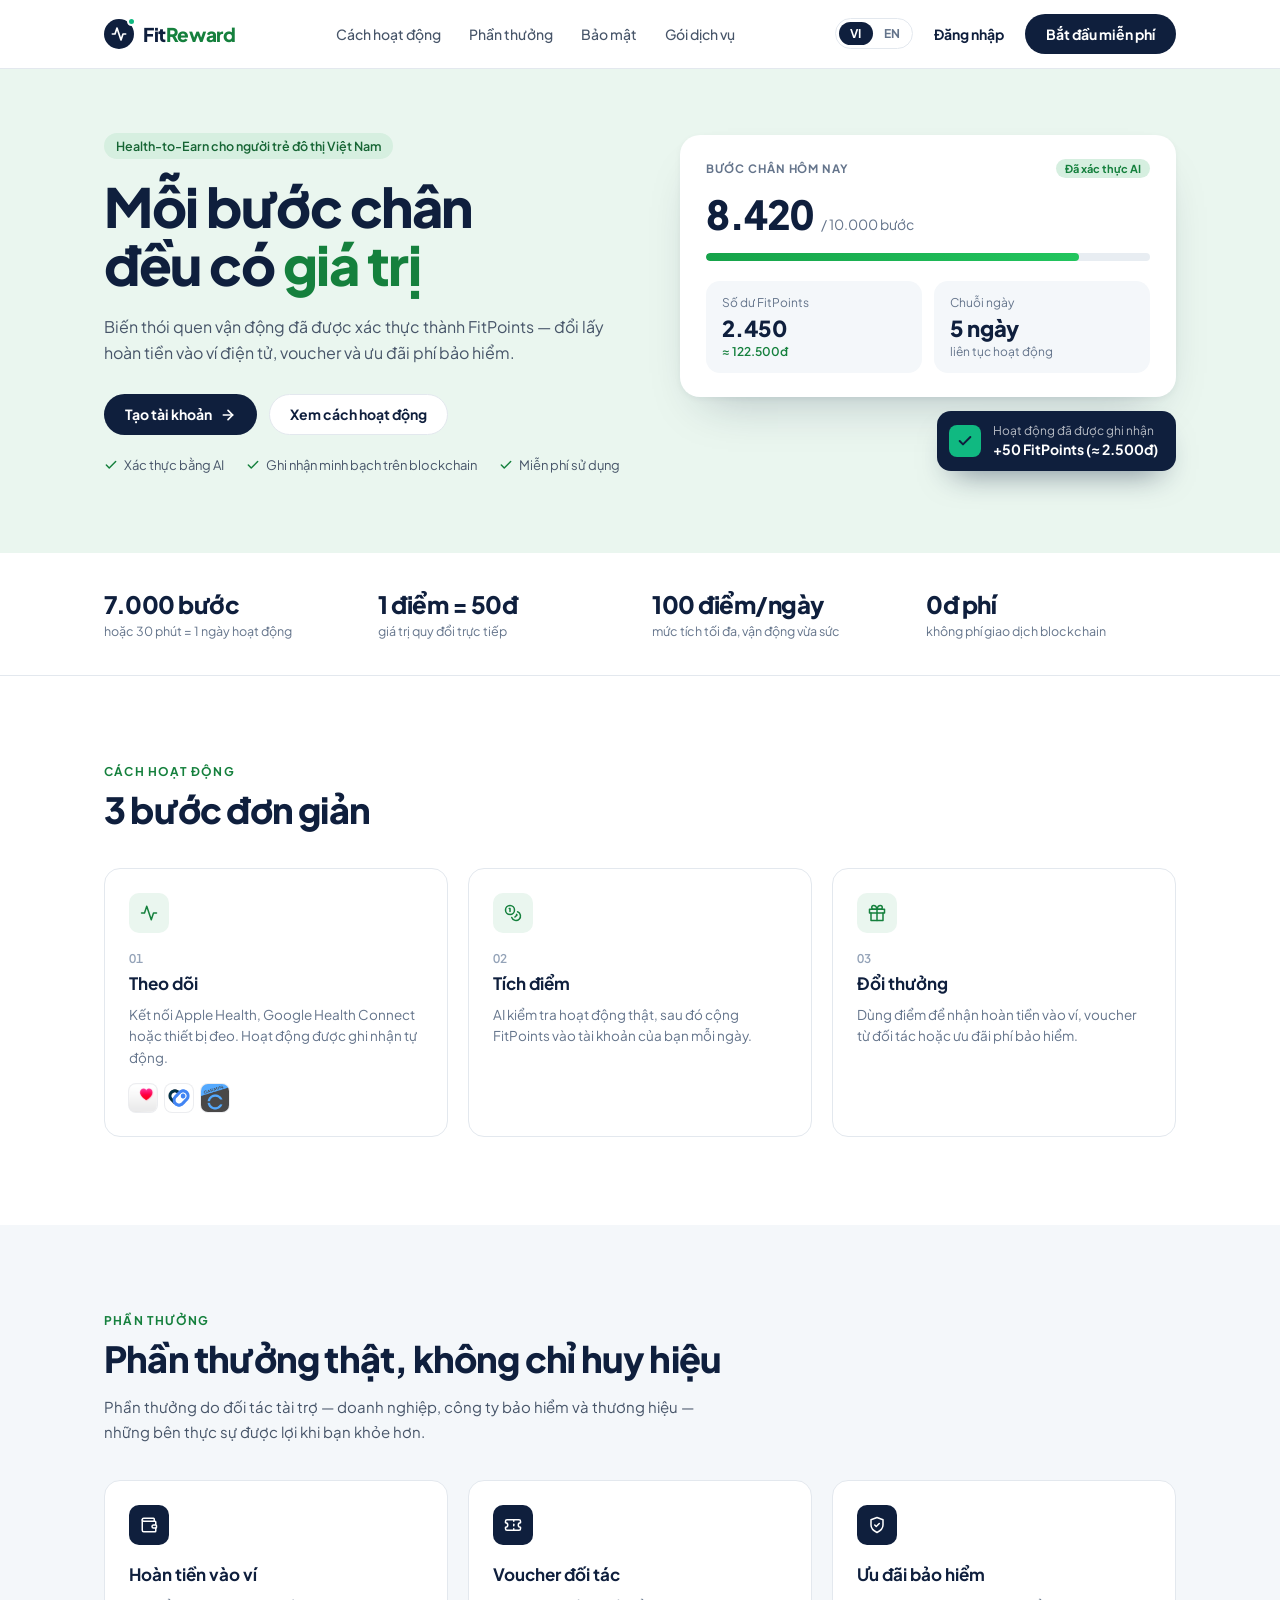
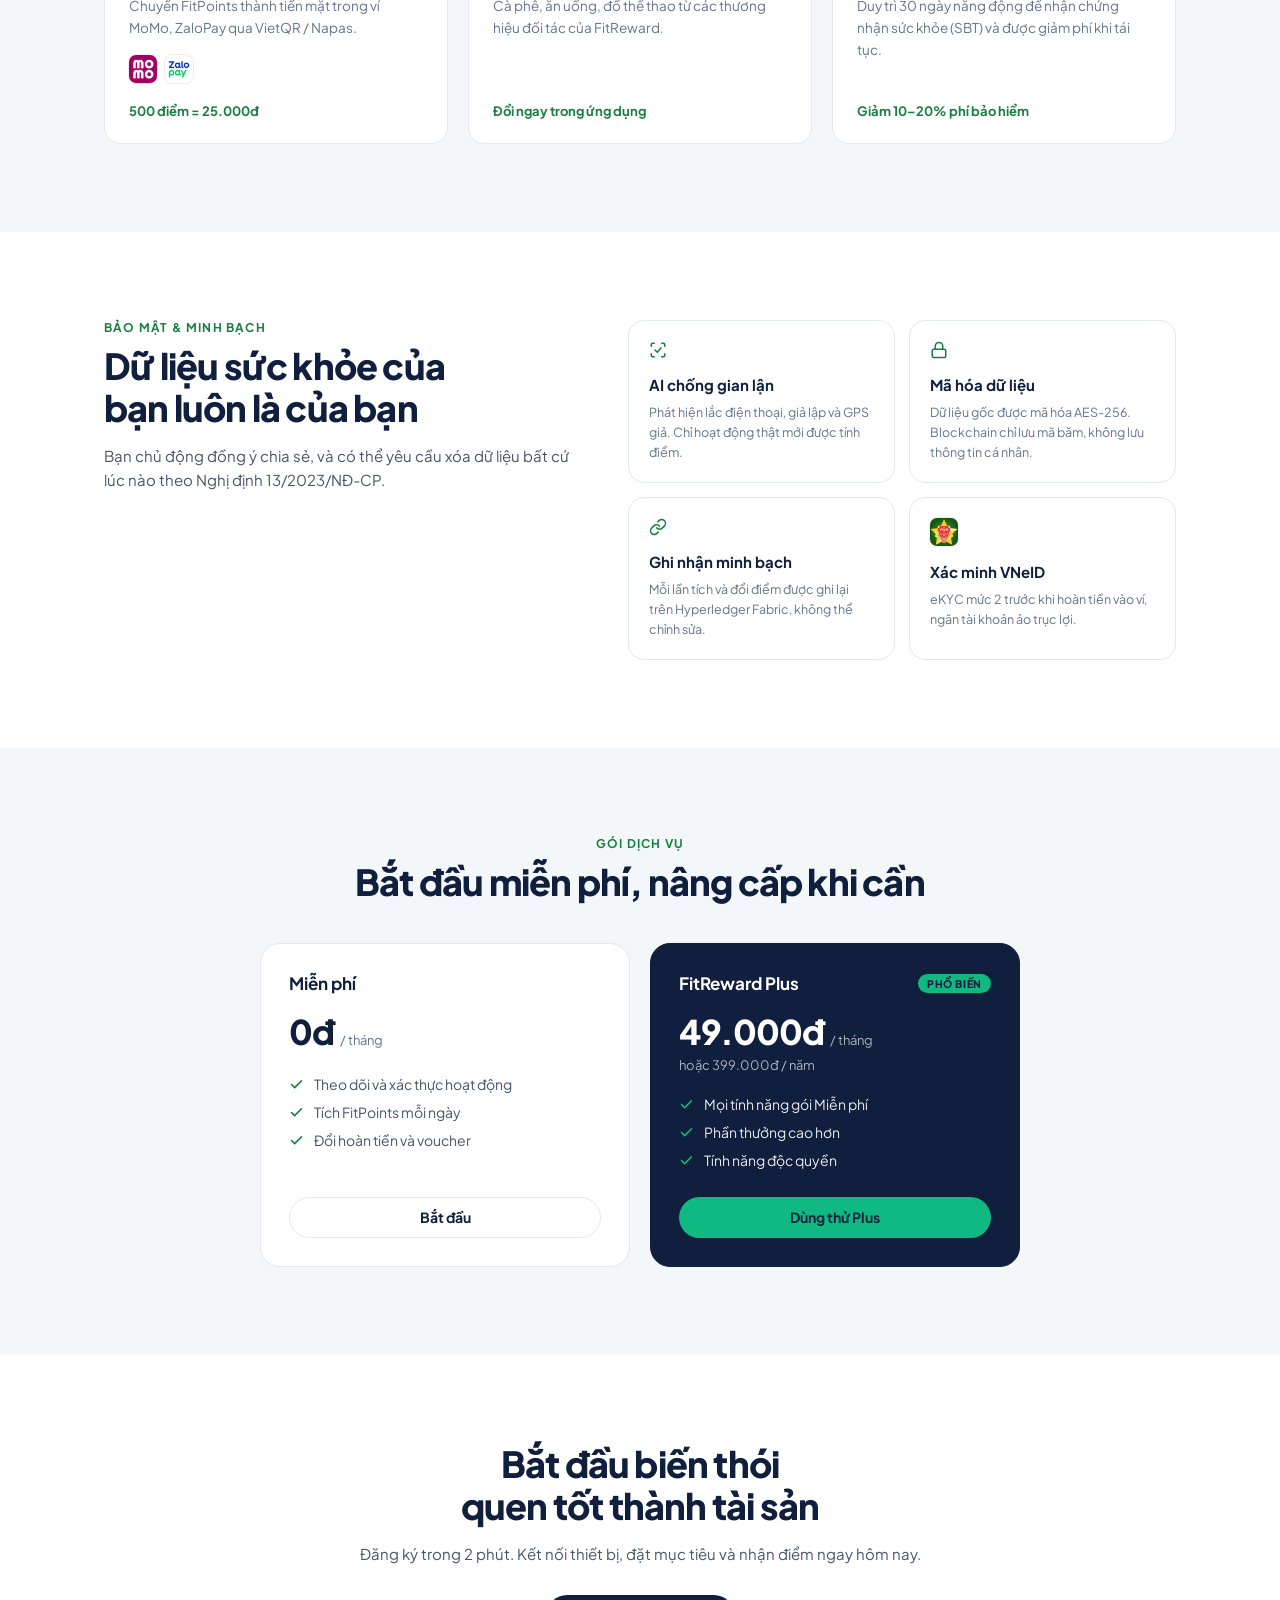
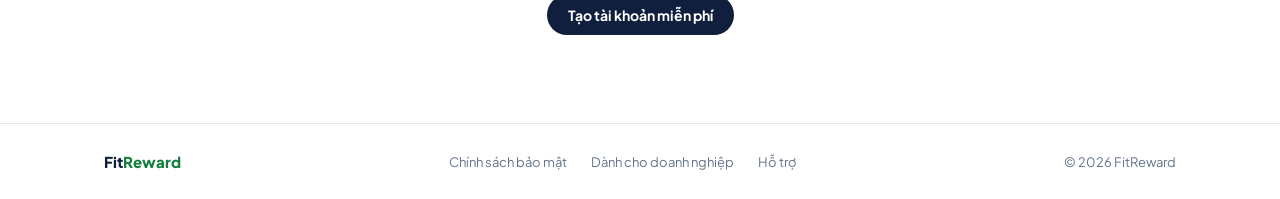
==== commit 8a52a4f7: "Use official app icons for third-party apps Replace generic line icons with the apps' official icons" ====
--- a/index.html
+++ b/index.html
@@ -148,6 +148,11 @@
               <span class="lp-step-num">01</span>
               <h3 data-i18n="lp.how.step1.title">Theo dõi</h3>
               <p data-i18n="lp.how.step1.desc">Kết nối Apple Health, Google Health Connect hoặc thiết bị đeo. Hoạt động được ghi nhận tự động.</p>
+              <div class="app-icon-row">
+                <img class="app-icon app-icon-sm" src="assets/img/apps/apple-health.png" alt="Apple Health" title="Apple Health" width="28" height="28">
+                <img class="app-icon app-icon-sm" src="assets/img/apps/health-connect.png" alt="Google Health Connect" title="Google Health Connect" width="28" height="28">
+                <img class="app-icon app-icon-sm" src="assets/img/apps/garmin-connect.png" alt="Garmin Connect" title="Garmin Connect" width="28" height="28">
+              </div>
             </div>
             <div class="lp-card">
               <span class="lp-icon lp-icon-mint">
@@ -183,6 +188,10 @@
               </span>
               <h3 data-i18n="lp.rewards.r1.title">Hoàn tiền vào ví</h3>
               <p data-i18n="lp.rewards.r1.desc">Chuyển FitPoints thành tiền mặt trong ví MoMo, ZaloPay qua VietQR / Napas.</p>
+              <div class="app-icon-row">
+                <img class="app-icon app-icon-sm" src="assets/img/apps/momo.png" alt="MoMo" title="MoMo" width="28" height="28">
+                <img class="app-icon app-icon-sm" src="assets/img/apps/zalopay.png" alt="ZaloPay" title="ZaloPay" width="28" height="28">
+              </div>
               <span class="lp-card-link" data-i18n="lp.rewards.r1.meta">500 điểm = 25.000đ</span>
             </div>
             <div class="lp-card">
@@ -237,9 +246,7 @@
               <p data-i18n="lp.security.s3.desc">Mỗi lần tích và đổi điểm được ghi lại trên Hyperledger Fabric, không thể chỉnh sửa.</p>
             </div>
             <div class="lp-card lp-card-sm">
-              <span class="lp-icon-plain">
-                <svg viewBox="0 0 24 24" width="18" height="18" fill="none" stroke="currentColor" stroke-width="2" stroke-linecap="round" stroke-linejoin="round"><path d="M20 21v-2a4 4 0 0 0-4-4H8a4 4 0 0 0-4 4v2"></path><circle cx="12" cy="7" r="4"></circle></svg>
-              </span>
+              <span class="lp-icon-plain"><img class="app-icon app-icon-sm" src="assets/img/apps/vneid.png" alt="" width="28" height="28"></span>
               <h3 data-i18n="lp.security.s4.title">Xác minh VNeID</h3>
               <p data-i18n="lp.security.s4.desc">eKYC mức 2 trước khi hoàn tiền vào ví, ngăn tài khoản ảo trục lợi.</p>
             </div>
--- a/assets/css/base.css
+++ b/assets/css/base.css
@@ -185,7 +185,49 @@
   color: #ffffff;
 }
 
-/* Health device rows (register step 2 + dashboard "Manage Devices") */
+/* Real app icons (assets/img/apps): MoMo, ZaloPay, VNeID, Apple Health, Health Connect, Garmin Connect */
+.app-icon {
+  width: 40px;
+  height: 40px;
+  border-radius: 10px;
+  object-fit: cover;
+  flex-shrink: 0;
+  background: #ffffff;
+  box-shadow: 0 0 0 1px rgba(15, 31, 61, 0.08);
+}
+
+.app-icon-sm {
+  width: 28px;
+  height: 28px;
+  border-radius: 7px;
+}
+
+.app-icon-xs {
+  width: 20px;
+  height: 20px;
+  border-radius: 5px;
+}
+
+/* Two overlapping app icons, e.g. "MoMo or ZaloPay" */
+.app-icon-pair {
+  position: relative;
+  display: inline-flex;
+  flex-shrink: 0;
+}
+
+.app-icon-pair .app-icon + .app-icon {
+  margin-left: -14px;
+  box-shadow: 0 0 0 2px #ffffff;
+}
+
+/* Row of small app icons under a landing card */
+.app-icon-row {
+  display: flex;
+  gap: 8px;
+  margin-top: 16px;
+}
+
+/* Health device rows (register step 2 + dashboard profile) */
 .health-options {
   display: flex;
   flex-direction: column;
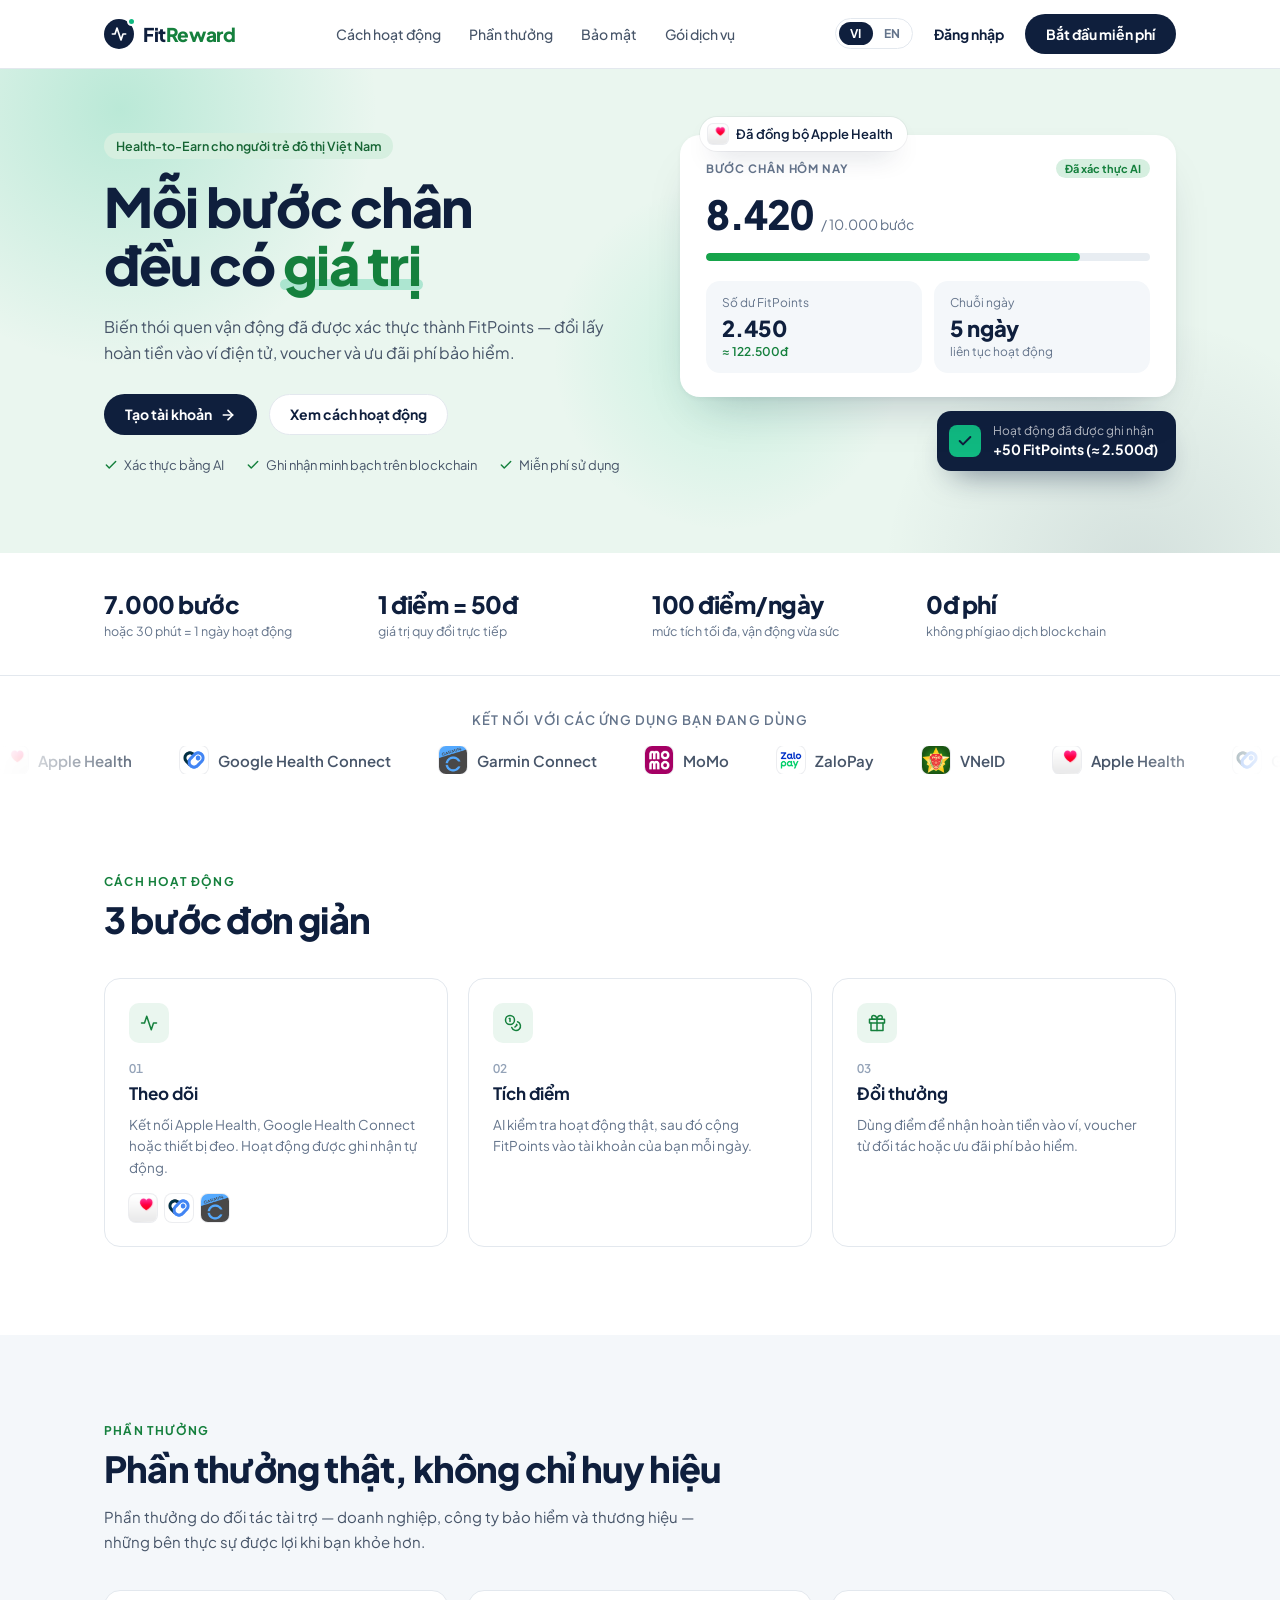
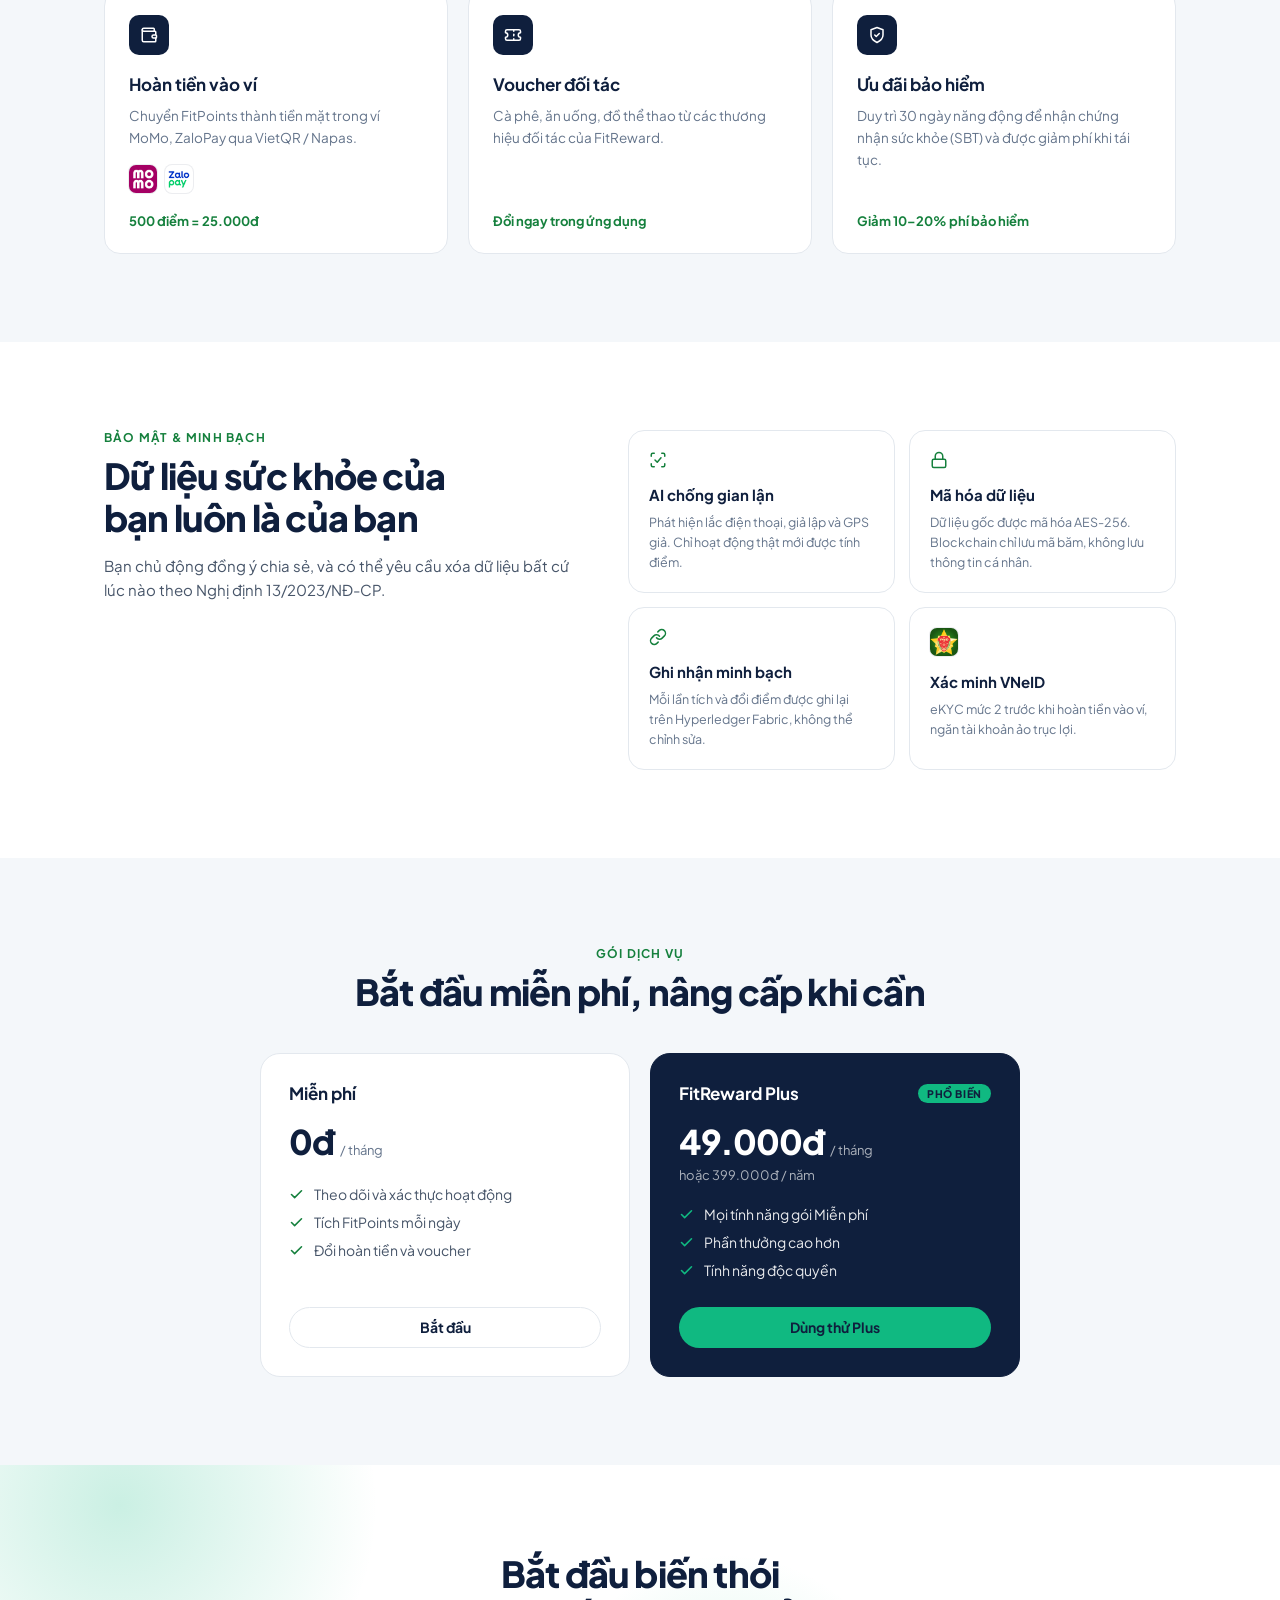
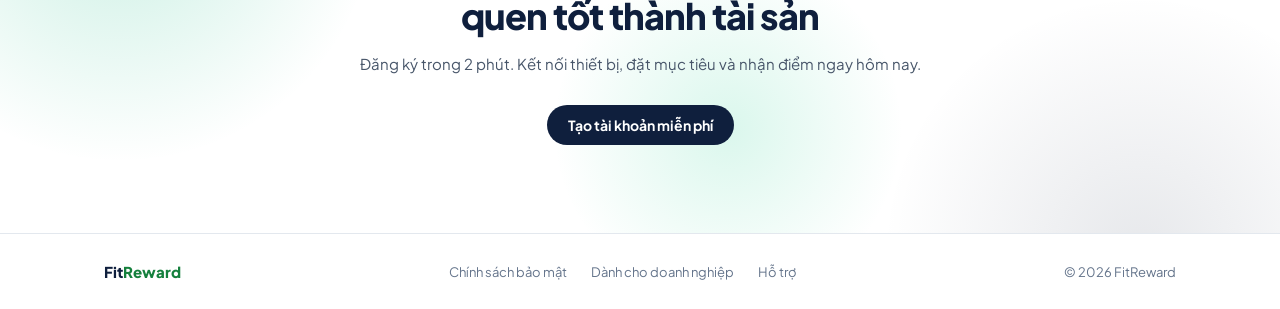
==== commit 318f389e: "Add richer motion to the landing page - Hero: drifting background blobs, highlighter stroke under th" ====
--- a/index.html
+++ b/index.html
@@ -39,11 +39,13 @@
           <a href="register.html" class="lp-btn lp-btn-dark lp-nav-start" data-i18n="lp.nav.start">Bắt đầu miễn phí</a>
         </div>
       </div>
+      <div class="lp-scroll-progress" aria-hidden="true"></div>
     </header>
 
     <main>
       <!-- HERO -->
       <section class="lp-hero">
+        <div class="lp-blobs" aria-hidden="true"><span></span><span></span><span></span></div>
         <div class="lp-container lp-hero-grid">
           <div class="lp-hero-copy">
             <span class="lp-badge" data-i18n="lp.hero.badge">Health-to-Earn cho người trẻ đô thị Việt Nam</span>
@@ -75,21 +77,27 @@
           </div>
 
           <div class="lp-hero-visual">
+            <div class="lp-float-chip">
+              <img class="app-icon app-icon-xs" src="assets/img/apps/apple-health.png" alt="" width="20" height="20">
+              <span data-i18n="lp.card.synced">Đã đồng bộ Apple Health</span>
+            </div>
+
+            <div class="lp-tilt">
             <div class="lp-stat-card">
               <div class="lp-stat-head">
                 <span class="lp-overline" data-i18n="lp.card.label">Bước chân hôm nay</span>
                 <span class="lp-chip" data-i18n="lp.card.verified">Đã xác thực AI</span>
               </div>
               <div class="lp-steps">
-                <strong data-i18n="lp.card.steps">8.420</strong>
+                <strong id="lp-live-steps" data-count-to="8420">8.420</strong>
                 <span data-i18n="lp.card.goal">/ 10.000 bước</span>
               </div>
-              <div class="lp-progress"><span></span></div>
+              <div class="lp-progress"><span id="lp-live-progress"></span></div>
               <div class="lp-mini-grid">
                 <div class="lp-mini">
                   <div class="lp-mini-label" data-i18n="lp.card.balance">Số dư FitPoints</div>
-                  <div class="lp-mini-value" data-i18n="lp.card.balanceValue">2.450</div>
-                  <div class="lp-mini-meta lp-mini-meta-green" data-i18n="lp.card.balanceMeta">≈ 122.500đ</div>
+                  <div class="lp-mini-value" data-count-to="2450">2.450</div>
+                  <div class="lp-mini-meta lp-mini-meta-green" data-count-to="122500" data-count-format="currency" data-count-key="lp.card.balanceMeta">≈ 122.500đ</div>
                 </div>
                 <div class="lp-mini">
                   <div class="lp-mini-label" data-i18n="lp.card.streak">Chuỗi ngày</div>
@@ -98,6 +106,7 @@
                 </div>
               </div>
             </div>
+            </div>
 
             <div class="lp-float-toast">
               <span class="lp-float-icon">
@@ -116,20 +125,47 @@
       <section class="lp-stats">
         <div class="lp-container lp-stats-grid">
           <div>
-            <div class="lp-stat-value" data-i18n="lp.stat1.value">7.000 bước</div>
+            <div class="lp-stat-value" data-count-to="7000" data-count-key="lp.stat1.value" data-count-on="view">7.000 bước</div>
             <div class="lp-stat-label" data-i18n="lp.stat1.label">hoặc 30 phút = 1 ngày hoạt động</div>
           </div>
           <div>
-            <div class="lp-stat-value" data-i18n="lp.stat2.value">1 điểm = 50đ</div>
+            <div class="lp-stat-value" data-count-to="50" data-count-format="currency" data-count-key="lp.stat2.value" data-count-on="view">1 điểm = 50đ</div>
             <div class="lp-stat-label" data-i18n="lp.stat2.label">giá trị quy đổi trực tiếp</div>
           </div>
           <div>
-            <div class="lp-stat-value" data-i18n="lp.stat3.value">100 điểm/ngày</div>
+            <div class="lp-stat-value" data-count-to="100" data-count-key="lp.stat3.value" data-count-on="view">100 điểm/ngày</div>
             <div class="lp-stat-label" data-i18n="lp.stat3.label">mức tích tối đa, vận động vừa sức</div>
           </div>
           <div>
             <div class="lp-stat-value" data-i18n="lp.stat4.value">0đ phí</div>
             <div class="lp-stat-label" data-i18n="lp.stat4.label">không phí giao dịch blockchain</div>
+          </div>
+        </div>
+      </section>
+
+      <!-- APPS WE CONNECT WITH -->
+      <section class="lp-logos">
+        <div class="lp-container">
+          <p class="lp-logos-title" data-i18n="lp.logos.title">Kết nối với các ứng dụng bạn đang dùng</p>
+        </div>
+        <div class="lp-marquee">
+          <div class="lp-marquee-track">
+              <ul class="lp-marquee-group">
+                <li class="lp-marquee-item"><img class="app-icon app-icon-sm" src="assets/img/apps/apple-health.png" alt="" width="28" height="28"><span>Apple Health</span></li>
+                <li class="lp-marquee-item"><img class="app-icon app-icon-sm" src="assets/img/apps/health-connect.png" alt="" width="28" height="28"><span>Google Health Connect</span></li>
+                <li class="lp-marquee-item"><img class="app-icon app-icon-sm" src="assets/img/apps/garmin-connect.png" alt="" width="28" height="28"><span>Garmin Connect</span></li>
+                <li class="lp-marquee-item"><img class="app-icon app-icon-sm" src="assets/img/apps/momo.png" alt="" width="28" height="28"><span>MoMo</span></li>
+                <li class="lp-marquee-item"><img class="app-icon app-icon-sm" src="assets/img/apps/zalopay.png" alt="" width="28" height="28"><span>ZaloPay</span></li>
+                <li class="lp-marquee-item"><img class="app-icon app-icon-sm" src="assets/img/apps/vneid.png" alt="" width="28" height="28"><span>VNeID</span></li>
+              </ul>
+              <ul class="lp-marquee-group" aria-hidden="true">
+                <li class="lp-marquee-item"><img class="app-icon app-icon-sm" src="assets/img/apps/apple-health.png" alt="" width="28" height="28"><span>Apple Health</span></li>
+                <li class="lp-marquee-item"><img class="app-icon app-icon-sm" src="assets/img/apps/health-connect.png" alt="" width="28" height="28"><span>Google Health Connect</span></li>
+                <li class="lp-marquee-item"><img class="app-icon app-icon-sm" src="assets/img/apps/garmin-connect.png" alt="" width="28" height="28"><span>Garmin Connect</span></li>
+                <li class="lp-marquee-item"><img class="app-icon app-icon-sm" src="assets/img/apps/momo.png" alt="" width="28" height="28"><span>MoMo</span></li>
+                <li class="lp-marquee-item"><img class="app-icon app-icon-sm" src="assets/img/apps/zalopay.png" alt="" width="28" height="28"><span>ZaloPay</span></li>
+                <li class="lp-marquee-item"><img class="app-icon app-icon-sm" src="assets/img/apps/vneid.png" alt="" width="28" height="28"><span>VNeID</span></li>
+              </ul>
           </div>
         </div>
       </section>
@@ -302,6 +338,7 @@
 
       <!-- FINAL CTA -->
       <section class="lp-section lp-final-cta">
+        <div class="lp-blobs" aria-hidden="true"><span></span><span></span><span></span></div>
         <div class="lp-container lp-center">
           <h2 class="lp-h2" data-i18n="lp.cta.title">Bắt đầu biến thói quen tốt thành tài sản</h2>
           <p class="lp-lead" data-i18n="lp.cta.desc">Đăng ký trong 2 phút. Kết nối thiết bị, đặt mục tiêu và nhận điểm ngay hôm nay.</p>
--- a/assets/css/landing.css
+++ b/assets/css/landing.css
@@ -152,6 +152,9 @@
 
 /* Hero */
 .lp-hero {
+  position: relative;
+  overflow: hidden;
+  isolation: isolate;
   background: var(--lp-mint);
   padding: 64px 0 80px;
 }
@@ -225,10 +228,18 @@
 
 /* Hero visual: today's steps card */
 .lp-hero-visual {
+  position: relative;
   display: flex;
   flex-direction: column;
   align-items: flex-end;
   gap: 14px;
+}
+
+/* Wrapper rotated by landing.js on pointer move */
+.lp-tilt {
+  width: 100%;
+  max-width: 500px;
+  transform-style: preserve-3d;
 }
 
 .lp-stat-card {
@@ -296,10 +307,13 @@
 
 .lp-progress span {
   display: block;
-  width: 84%;
+  width: 100%;
   height: 100%;
   border-radius: 999px;
   background: linear-gradient(90deg, #16a34a, #22c55e);
+  transform: scaleX(var(--p, 0.842));
+  transform-origin: left center;
+  transition: transform 0.6s var(--ease-out);
 }
 
 .lp-mini-grid {
@@ -650,6 +664,12 @@
 }
 
 /* Final CTA */
+.lp-final-cta {
+  position: relative;
+  overflow: hidden;
+  isolation: isolate;
+}
+
 .lp-final-cta .lp-lead {
   margin-bottom: 28px;
 }
@@ -712,7 +732,8 @@
   .lp-hero-visual {
     align-items: stretch;
   }
-  .lp-stat-card {
+  .lp-stat-card,
+  .lp-tilt {
     max-width: none;
   }
   .lp-float-toast {
@@ -770,7 +791,8 @@
 
 /* ==========================================================================
    LANDING MOTION
-   Marketing surface, seen occasionally: entrance + one-shot scroll reveal.
+   Marketing surface, seen occasionally: entrance, count-ups, live hero card,
+   ambient background, logo marquee and one-shot scroll reveal.
    ========================================================================== */
 
 /* Hero copy: staggered entrance */
@@ -818,7 +840,273 @@
   transform: none;
 }
 
+
+/* ---------- Scroll progress under the sticky header (scroll-driven where supported) ---------- */
+.lp-scroll-progress {
+  position: absolute;
+  left: 0;
+  right: 0;
+  bottom: -1px;
+  height: 2px;
+  background: var(--lp-green-bright);
+  transform: scaleX(0);
+  transform-origin: left center;
+  pointer-events: none;
+}
+
+@supports (animation-timeline: scroll()) {
+  .lp-scroll-progress {
+    animation: lp-scroll-progress linear both;
+    animation-timeline: scroll(root);
+  }
+}
+
+@keyframes lp-scroll-progress {
+  to { transform: scaleX(1); }
+}
+
+/* ---------- Hero accent: highlighter stroke draws under "giá trị" ---------- */
+.lp-accent {
+  position: relative;
+  display: inline-block;
+  z-index: 0;
+}
+
+.lp-accent::after {
+  content: '';
+  position: absolute;
+  left: -2%;
+  right: -2%;
+  bottom: 0.06em;
+  height: 0.22em;
+  border-radius: 999px;
+  background: rgba(16, 185, 129, 0.28);
+  z-index: -1;
+  transform-origin: left center;
+  animation: grow-x 0.8s var(--ease-out) 0.75s backwards;
+}
+
+/* ---------- Drifting background blobs (hero + final CTA) ---------- */
+.lp-blobs {
+  position: absolute;
+  inset: 0;
+  z-index: -1;
+  pointer-events: none;
+}
+
+.lp-blobs span {
+  position: absolute;
+  width: 560px;
+  height: 560px;
+  border-radius: 50%;
+  background: radial-gradient(circle, rgba(16, 185, 129, 0.22), transparent 65%);
+  animation: lp-drift 18s ease-in-out infinite alternate;
+}
+
+.lp-blobs span:nth-child(1) {
+  top: -240px;
+  left: -160px;
+}
+
+.lp-blobs span:nth-child(2) {
+  right: -140px;
+  bottom: -300px;
+  background: radial-gradient(circle, rgba(15, 31, 61, 0.1), transparent 65%);
+  animation-duration: 23s;
+  animation-delay: -7s;
+}
+
+.lp-blobs span:nth-child(3) {
+  top: 20%;
+  left: 42%;
+  width: 380px;
+  height: 380px;
+  background: radial-gradient(circle, rgba(52, 211, 153, 0.18), transparent 65%);
+  animation-duration: 27s;
+  animation-delay: -13s;
+}
+
+@keyframes lp-drift {
+  0% { transform: translate(0, 0) scale(1); }
+  50% { transform: translate(70px, 40px) scale(1.12); }
+  100% { transform: translate(-40px, 60px) scale(0.95); }
+}
+
+/* ---------- Floating "synced" chip beside the hero card ---------- */
+.lp-float-chip {
+  position: absolute;
+  top: -18px;
+  left: 4%;
+  z-index: 2;
+  display: inline-flex;
+  align-items: center;
+  gap: 8px;
+  padding: 7px 14px 7px 8px;
+  border-radius: 999px;
+  background: #ffffff;
+  box-shadow: 0 12px 28px -14px rgba(15, 31, 61, 0.45), 0 0 0 1px rgba(15, 31, 61, 0.05);
+  font-size: 13px;
+  font-weight: 600;
+  color: var(--lp-navy);
+  white-space: nowrap;
+  animation: pop-in 0.5s var(--ease-out) 1.2s backwards, lp-float 7s ease-in-out 1.7s infinite reverse;
+}
+
+/* ---------- App logo marquee ---------- */
+.lp-logos {
+  padding: 36px 0 12px;
+}
+
+.lp-logos-title {
+  text-align: center;
+  font-size: 13px;
+  font-weight: 600;
+  letter-spacing: 0.08em;
+  text-transform: uppercase;
+  color: var(--lp-muted);
+}
+
+.lp-marquee {
+  margin-top: 18px;
+  overflow: hidden;
+  -webkit-mask-image: linear-gradient(90deg, transparent, #000 12%, #000 88%, transparent);
+  mask-image: linear-gradient(90deg, transparent, #000 12%, #000 88%, transparent);
+}
+
+/* Two identical groups; shifting by -50% loops seamlessly */
+.lp-marquee-track {
+  display: flex;
+  width: max-content;
+  animation: lp-marquee 36s linear infinite;
+}
+
+.lp-marquee:hover .lp-marquee-track {
+  animation-play-state: paused;
+}
+
+.lp-marquee-group {
+  list-style: none;
+  display: flex;
+  gap: 48px;
+  padding-right: 48px;
+}
+
+.lp-marquee-item {
+  display: inline-flex;
+  align-items: center;
+  gap: 10px;
+  font-size: 15px;
+  font-weight: 600;
+  color: var(--lp-text);
+  white-space: nowrap;
+}
+
+@keyframes lp-marquee {
+  to { transform: translateX(-50%); }
+}
+
+/* ---------- Section details ---------- */
+/* Headings wipe in instead of fading */
+.js-reveal .lp-h2.reveal {
+  opacity: 1;
+  transform: none;
+  clip-path: inset(-10% -5% 110% -5%);
+  transition: clip-path 0.8s var(--ease-in-out) calc(var(--reveal-i, 0) * 70ms);
+}
+
+.js-reveal .lp-h2.reveal.is-visible {
+  clip-path: inset(-10% -5% -25% -5%);
+}
+
+/* Card icons pop in after their card; hover uses the independent rotate/scale properties */
+.js-reveal .reveal .lp-icon,
+.js-reveal .reveal .lp-icon-plain,
+.js-reveal .reveal .app-icon-row .app-icon {
+  opacity: 0;
+  transform: scale(0.6) rotate(-10deg);
+  transition:
+    opacity 0.5s var(--ease-out) calc(var(--reveal-i, 0) * 70ms + 180ms),
+    transform 0.5s var(--ease-out) calc(var(--reveal-i, 0) * 70ms + 180ms),
+    rotate 0.25s var(--ease-out),
+    scale 0.25s var(--ease-out);
+}
+
+.js-reveal .reveal .app-icon-row .app-icon:nth-child(1) { transition-delay: calc(var(--reveal-i, 0) * 70ms + 320ms), calc(var(--reveal-i, 0) * 70ms + 320ms), 0s, 0s; }
+.js-reveal .reveal .app-icon-row .app-icon:nth-child(2) { transition-delay: calc(var(--reveal-i, 0) * 70ms + 380ms), calc(var(--reveal-i, 0) * 70ms + 380ms), 0s, 0s; }
+.js-reveal .reveal .app-icon-row .app-icon:nth-child(3) { transition-delay: calc(var(--reveal-i, 0) * 70ms + 440ms), calc(var(--reveal-i, 0) * 70ms + 440ms), 0s, 0s; }
+
+.js-reveal .reveal.is-visible .lp-icon,
+.js-reveal .reveal.is-visible .lp-icon-plain,
+.js-reveal .reveal.is-visible .app-icon-row .app-icon {
+  opacity: 1;
+  transform: none;
+}
+
+.lp-btn svg {
+  transition: transform 0.2s var(--ease-out);
+}
+
+@media (hover: hover) and (pointer: fine) {
+  .lp-btn:hover svg {
+    transform: translateX(3px);
+  }
+  .lp-card:hover .lp-icon,
+  .lp-card:hover .lp-icon-plain {
+    rotate: -8deg;
+    scale: 1.08;
+  }
+  .lp-plan:hover {
+    translate: 0 -4px;
+    box-shadow: var(--shadow-hover);
+  }
+}
+
 @media (prefers-reduced-motion: reduce) {
+  .lp-blobs span,
+  .lp-accent::after,
+  .lp-marquee-track {
+    animation: none;
+  }
+  .lp-float-chip {
+    animation: fade-in 0.3s ease 0.3s backwards;
+  }
+  .lp-marquee {
+    -webkit-mask-image: none;
+    mask-image: none;
+  }
+  .lp-marquee-track,
+  .lp-marquee-group {
+    width: auto;
+    flex-wrap: wrap;
+    justify-content: center;
+    gap: 20px 32px;
+    padding: 0 16px;
+  }
+  .lp-marquee-group[aria-hidden="true"] {
+    display: none;
+  }
+  .js-reveal .lp-h2.reveal {
+    clip-path: none;
+    opacity: 0;
+    transition: opacity 0.6s ease;
+  }
+  .js-reveal .lp-h2.reveal.is-visible {
+    opacity: 1;
+  }
+  .js-reveal .reveal .lp-icon,
+  .js-reveal .reveal .lp-icon-plain,
+  .js-reveal .reveal .app-icon-row .app-icon,
+  .lp-btn:hover svg {
+    transform: none;
+  }
+  .lp-card:hover .lp-icon,
+  .lp-card:hover .lp-icon-plain {
+    rotate: none;
+    scale: none;
+  }
+  .lp-plan:hover {
+    translate: none;
+  }
   .lp-hero-copy > *,
   .lp-stat-card {
     animation: fade-in 0.3s ease backwards;
